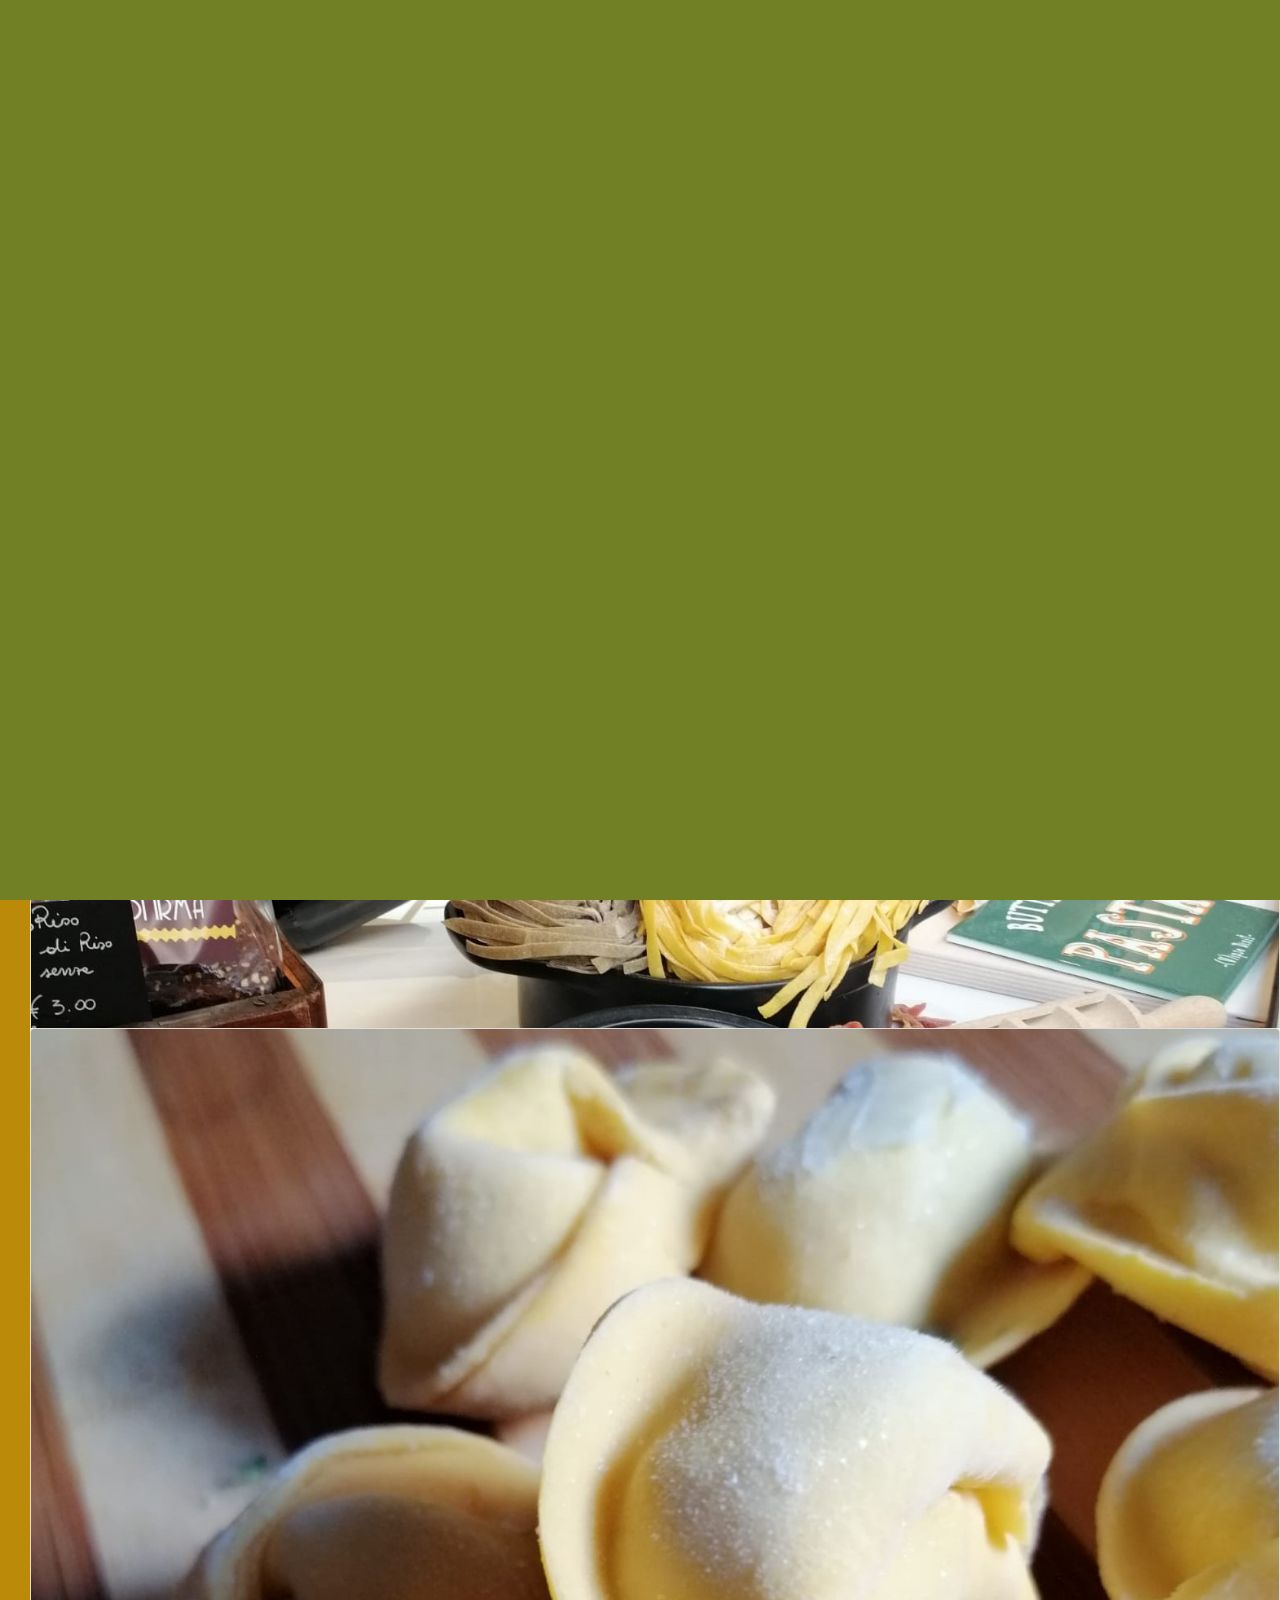
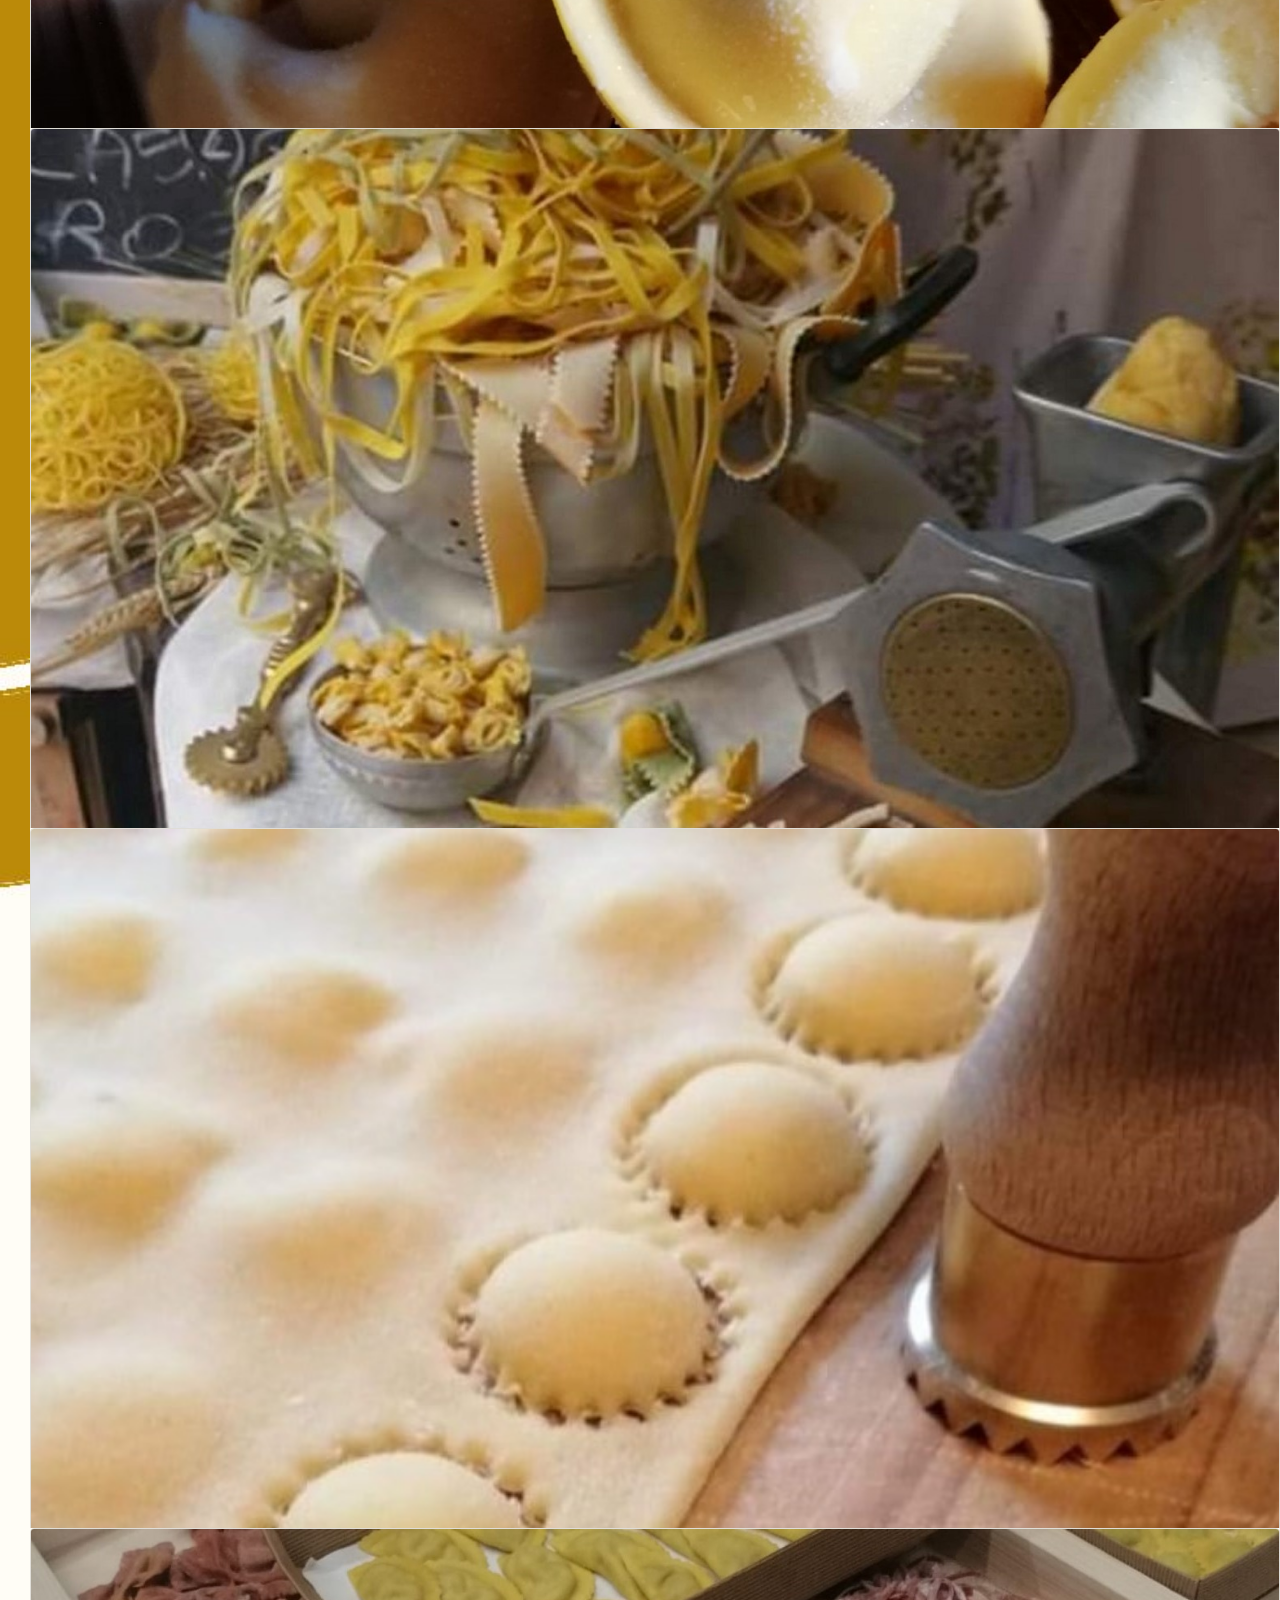
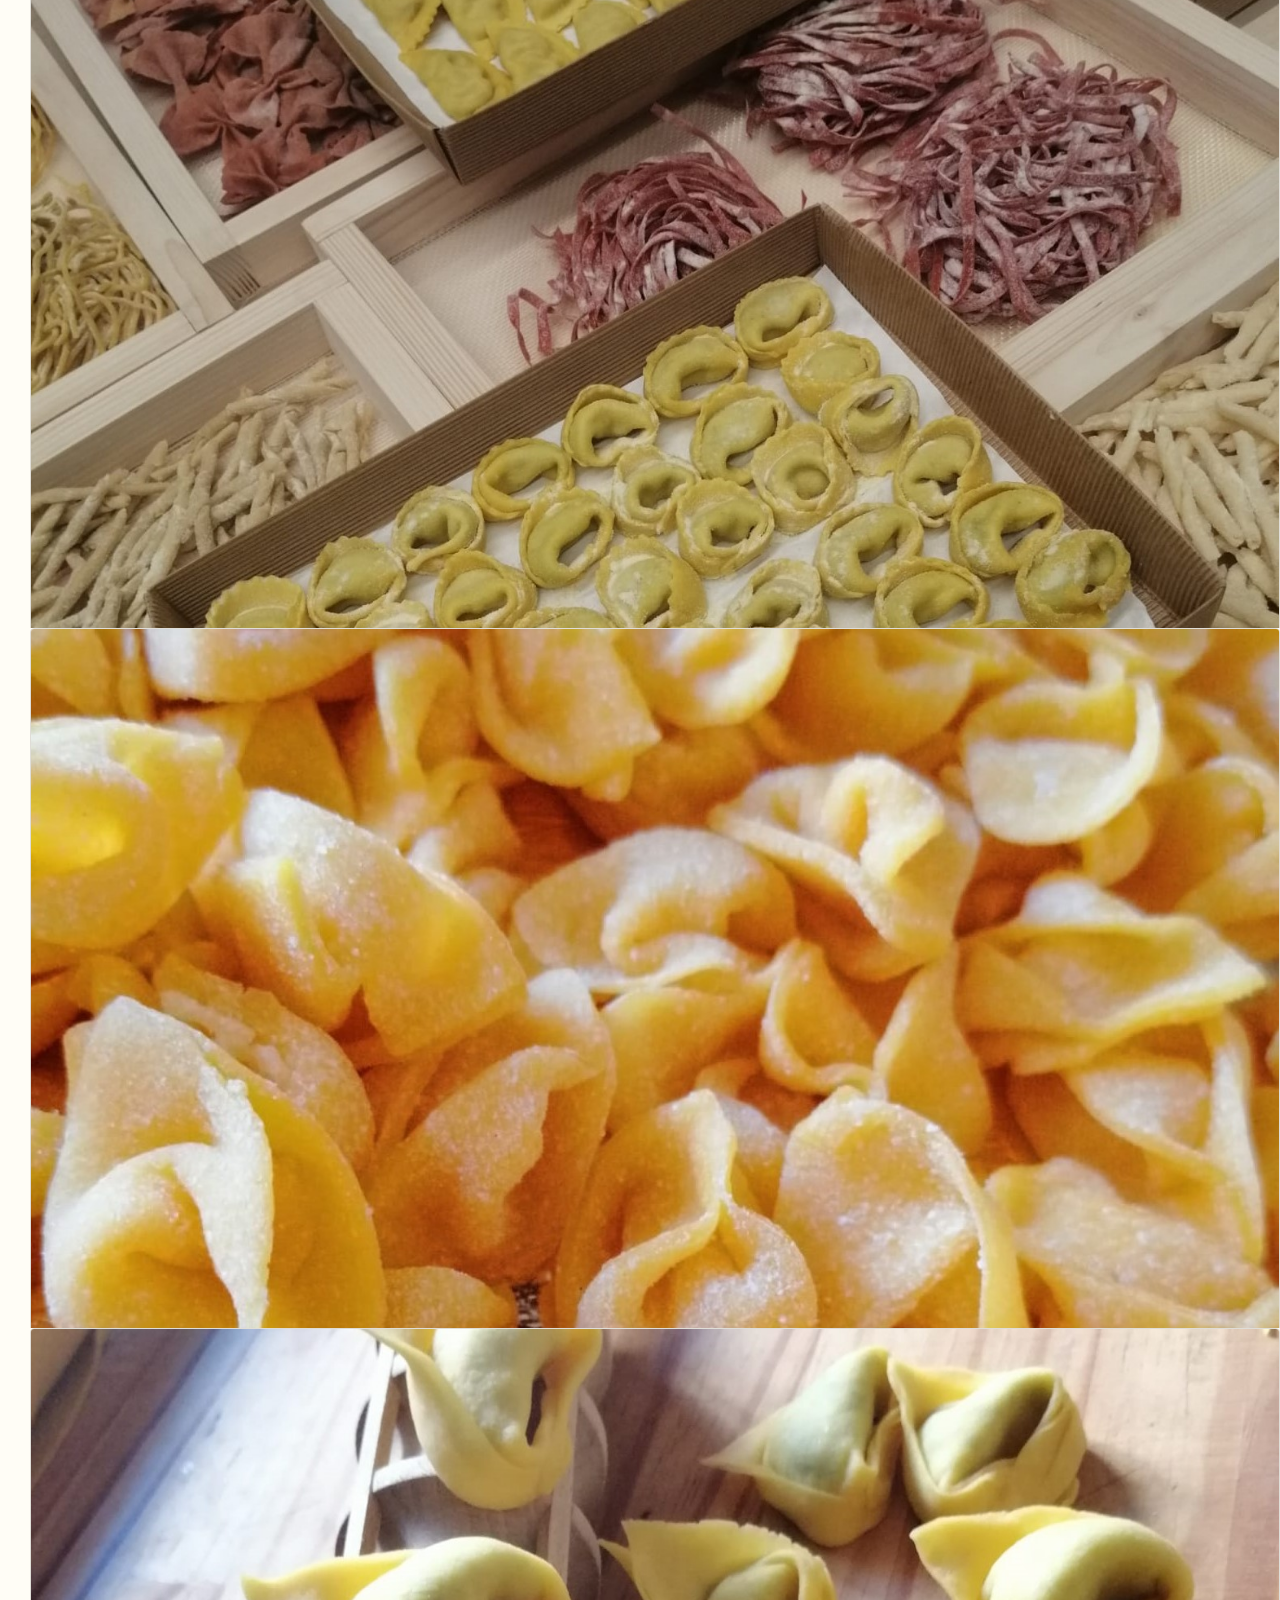
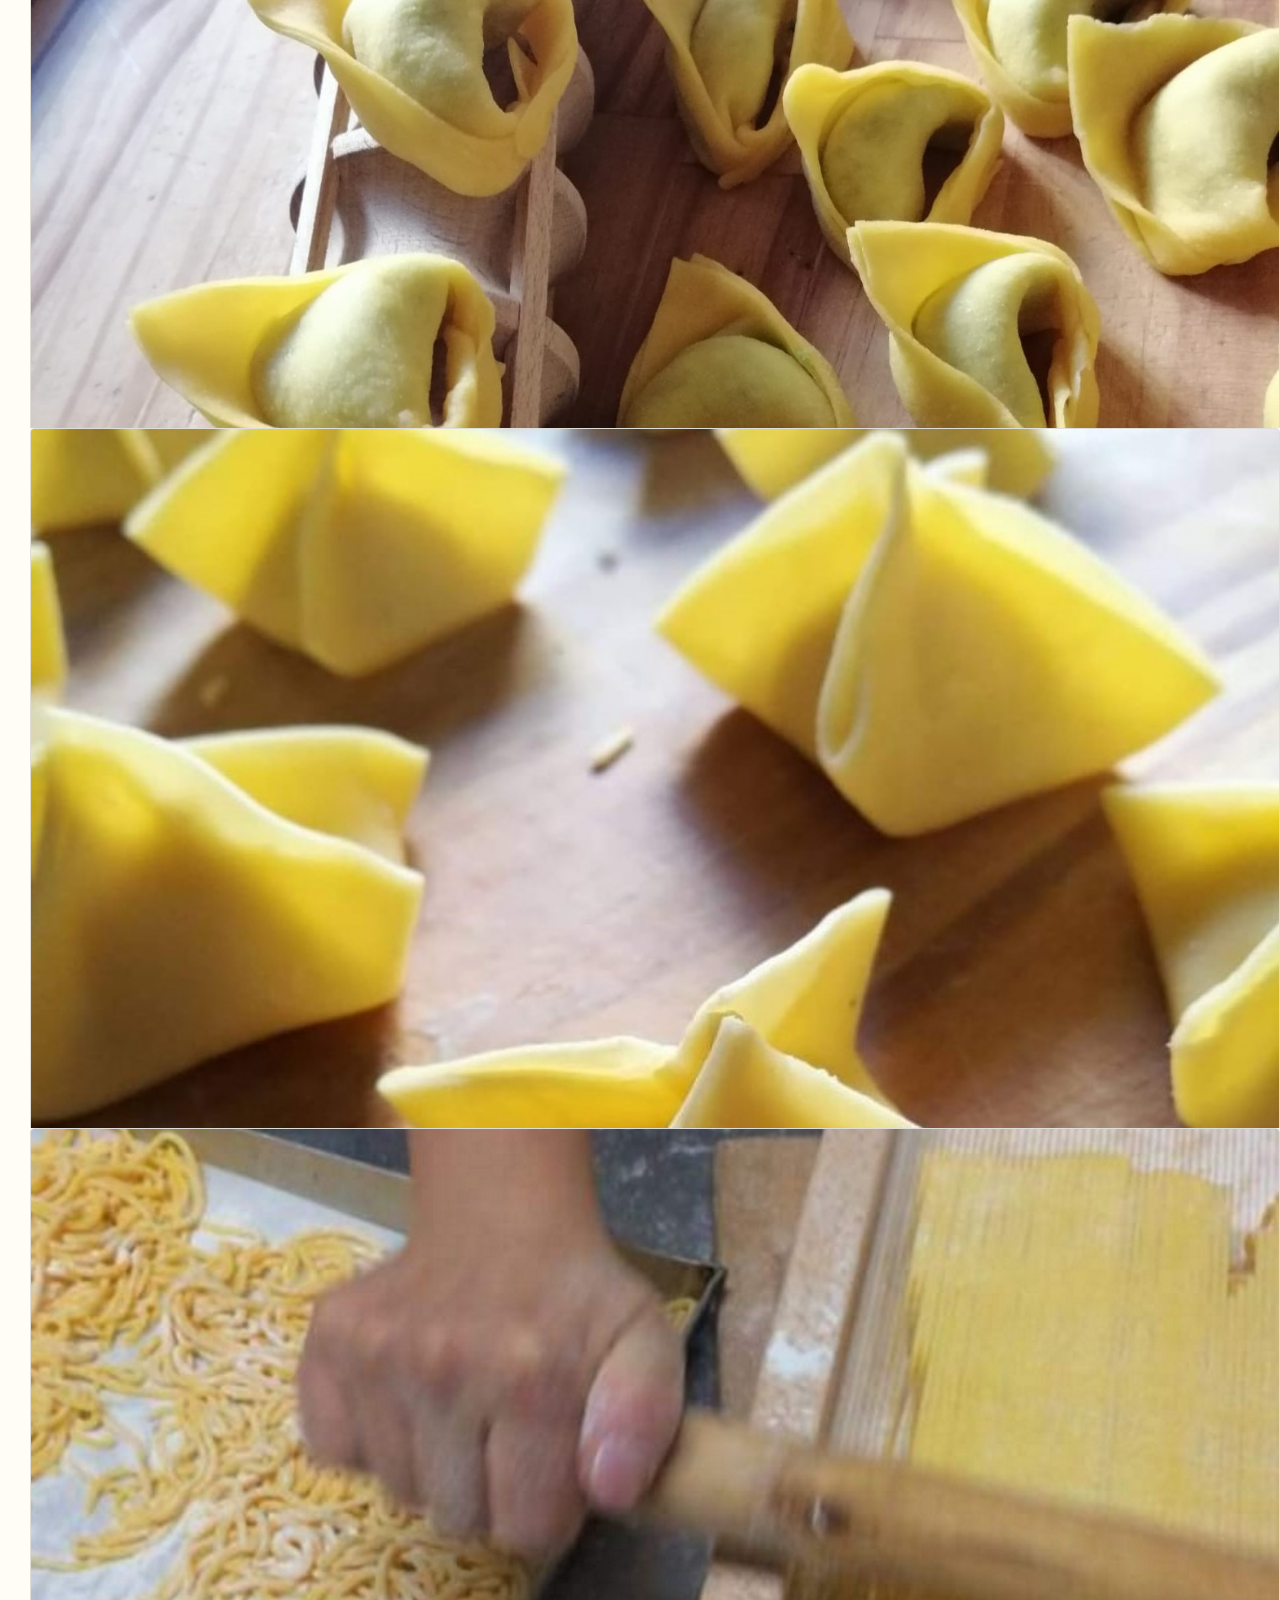
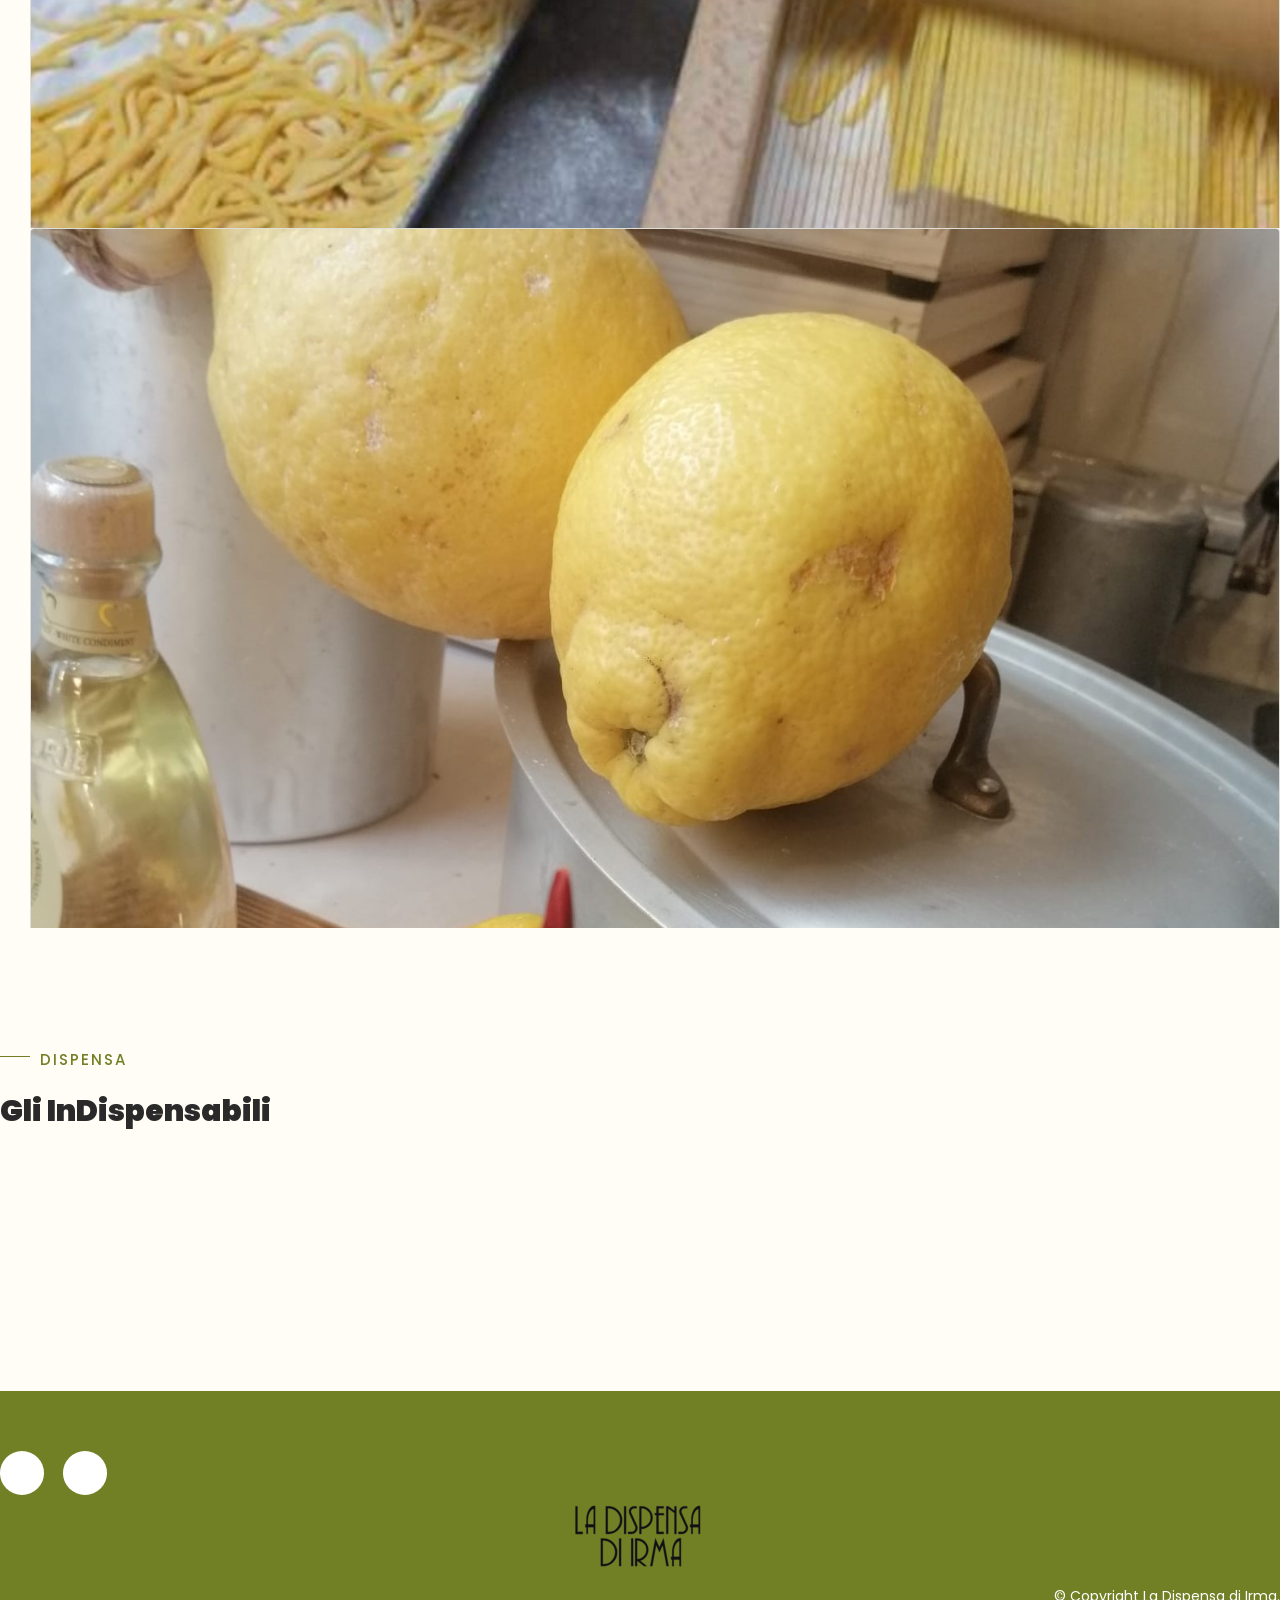
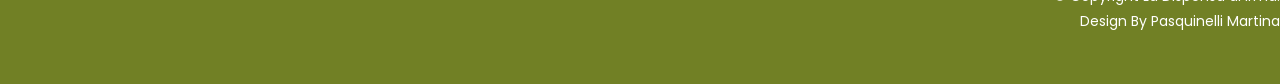
==== index.html @ c6d5728c "Add files via upload" ====
<!DOCTYPE html>
<html lang="en">

  <head>

    <meta charset="utf-8">
    <meta name="viewport" content="width=device-width, initial-scale=1, shrink-to-fit=no">
    <meta name="description" content="">
    <meta name="author" content="">
    <link href="https://fonts.googleapis.com/css?family=Poppins:100,200,300,400,500,600,700,800,900&display=swap" rel="stylesheet">
    <link href="https://fonts.googleapis.com/css2?family=Dancing+Script:wght@400;500;600;700&display=swap" rel="stylesheet">

    <title>Klassy Cafe - Restaurant HTML Template</title>
<!--
    
TemplateMo 558 Klassy Cafe

https://templatemo.com/tm-558-klassy-cafe

-->
    <!-- Additional CSS Files -->
    <link rel="stylesheet" type="text/css" href="assets/css/bootstrap.min.css">

    <link rel="stylesheet" type="text/css" href="assets/css/font-awesome.css">

    <link rel="stylesheet" href="assets/css/templatemo-klassy-cafe.css">

    <link rel="stylesheet" href="assets/css/owl-carousel.css">

    <link rel="stylesheet" href="assets/css/lightbox.css">

    </head>
    
    <body style="background-image: url(assets/images/Sfondo3.jpg) !important;
    background-size: cover !important;">
    
    <!-- ***** Preloader Start ***** -->
    <div id="preloader">
        <div class="jumper">
            <div></div>
            <div></div>
            <div></div>
        </div>
    </div>  
    <!-- ***** Preloader End ***** -->
    
    
    <!-- ***** Header Area Start ***** -->
    <header class="header-area header-sticky" style="padding-right: 0%; padding-left: 0%;">
        <!-- <img src="assets/images/bannerIrmatop.png" style="width: 100%;" align="klassy cafe html template"> -->
        <div class="container">
            <div class="row">
                
                <div class="col-12">
                    
                    <nav class="main-nav">
                        <!-- ***** Logo Start ***** -->
                        <a href="index.html" class="logo">
                            <img src="assets/images/logo.png" class="imgtrue" align="klassy cafe html template">
                        </a>
                        <!-- ***** Logo End ***** -->
                        <!-- ***** Menu Start ***** -->
                        <ul class="nav">
                            <li class="scroll-to-section"><a href="index.html" class="active">Home</a></li>
                            <!-- <li class="scroll-to-section"><a href="#about">About</a></li> -->
                           	
                        <!-- 
                            <li class="submenu">
                                <a href="javascript:;">Drop Down</a>
                                <ul>
                                    <li><a href="#">Drop Down Page 1</a></li>
                                    <li><a href="#">Drop Down Page 2</a></li>
                                    <li><a href="#">Drop Down Page 3</a></li>
                                </ul>
                            </li>
                       
                            <li class="scroll-to-section"><a href="menu.html">Menu</a></li>
                            <!-- <li class="scroll-to-section"><a href="#chefs">Chefs</a></li> 
                            <li class="submenu">
                                <a href="javascript:;">Features</a>
                                <ul>
                                    <li><a href="#">Features Page 1</a></li>
                                    <li><a href="#">Features Page 2</a></li>
                                    <li><a href="#">Features Page 3</a></li>
                                    <li><a href="#">Features Page 4</a></li>
                                </ul>
                            </li> -->
                            <!-- <li class=""><a rel="sponsored" href="https://templatemo.com" target="_blank">External URL</a></li> -->
                            <li class="scroll-to-section"><a href="contatti.html">Info e Orari</a></li> 
                        </ul>        
                        <a class='menu-trigger'>
                            <span>Menu</span>
                        </a>
                        <!-- ***** Menu End ***** -->
                    </nav>
                    
                </div>
                
            </div>
        </div>
       <!-- <img src="assets/images/bannerIrmabottom.png" style="width: 100%;" align="klassy cafe html template"> -->
    </header>
    <!-- ***** Header Area End ***** -->
    
    <!-- <div id="top" style="height: fit-content;">
        <h4 style="text-align: center;">La vita è una combinazione di pasta e magia -F. Fellini</h4>
   ***** Main Banner Area Start *****
        <div>
                <div>
                    <div class="main-banner header-text">
                        <div class="Modern-Slider" >
                          <!-- Item 
                          <div class="item" >
                            <div class="img-fill" >
                                <img src="assets/images/slide-04.jpg" alt="">
                            </div>
                          </div>
                          <!-- // Item 
                          <!-- Item
                          <div class="item">
                            <div class="img-fill" >
                                <img src="assets/images/slide-05.jpg" alt="">
                            </div>
                          </div>
                          <!-- // Item -->
                          <!-- Item -
                          <div class="item">
                            <div class="img-fill" >
                                <img src="assets/images/slide-06.jpg" alt="">
                            </div>
                          </div>
                          <!-- // Item --
                        </div>
                    </div>
                </div>
            </div>
        </div>
    </div> -->
    <!-- ***** Main Banner Area End ***** -->
    <!-- <img src="assets/images/top-left-bg.jpg" class="immaginina">
    <div class="left-content">
        
        <div class="inner-content">
            <h4>La vita è una combinazione di pasta e magia -F.Fellini</h4>
        </div>
    </div> -->
    <!-- ***** About Area Starts ***** -->
    <section class="section" id="about">
        <div class="container">
            <div class="row">
                <div class="col-lg-6 col-md-6 col-xs-12">
                    <div class="left-text-content">
                        <div class="section-heading">
                            <h6>Chi siamo</h6>
                            <h2>La dispensa di Irma </h2>
                        </div>
                        <p>La dispensa di Irma nasce dall`idea di portare la mia esperienza enogastronomica elaborando le ricette della tradizione della cucina Romagnola. Una particolare attenzione è stata riservata delle migliori materie prime dei nostri produttori locali.
                            Ho voluto voluto coniugare le mie ricette alle mie origini, ricercando una ristretta selezione delle eccelleze tipiche dell'alto  appennino Modenese.</p>
                        <div class="row">
                            <!-- <div class="col-4">
                                <img src="assets/images/about-thumb-01.jpg" alt="">
                            </div>
                            <div class="col-4">
                                <img src="assets/images/about-thumb-02.jpg" alt="">
                            </div>
                            <div class="col-4">
                                <img src="assets/images/about-thumb-03.jpg" alt="">
                            </div> -->
                        </div>
                    </div>
                </div>
                <div class="col-lg-6 col-md-6 col-xs-12">
                    <div class="right-content">
                        <div class="thumb">
                            <div rel="nofollow">
                                <div class="main-banner header-text">
                                    <div class="Modern-Slider" >
                                      <!-- Item -->
                                      <div class="item" >
                                        <div class="img-fill" >
                                            <img src="assets/images/1.jpeg" alt="">
                                        </div>
                                      </div>
                                      <!-- // Item -->
                                      <!-- Item -->
                                      <div class="item">
                                        <div class="img-fill" >
                                            <img src="assets/images/2.jpeg" alt="">
                                        </div>
                                      </div>
                                      <!-- // Item -->
                                      <!-- Item -->
                                      <div class="item">
                                        <div class="img-fill" >
                                            <img src="assets/images/3.jpg" alt="">
                                        </div>
                                      </div>
                                      <!-- // Item -->
                                      <!-- Item -->
                                      <div class="item" >
                                        <div class="img-fill" >
                                            <img src="assets/images/4.jpeg" alt="">
                                        </div>
                                      </div>
                                      <!-- // Item -->
                                      <!-- Item -->
                                      <div class="item" >
                                        <div class="img-fill" >
                                            <img src="assets/images/5.jpeg" alt="">
                                        </div>
                                      </div>
                                      <!-- // Item -->
                                      <!-- Item -->
                                      <div class="item" >
                                        <div class="img-fill" >
                                            <img src="assets/images/6.jpeg" alt="">
                                        </div>
                                      </div>
                                      <!-- // Item -->
                                      <!-- Item -->
                                      <div class="item" >
                                        <div class="img-fill" >
                                            <img src="assets/images/7.jpeg" alt="">
                                        </div>
                                      </div>
                                      <!-- // Item -->
                                      <!-- Item -->
                                      <div class="item" >
                                        <div class="img-fill" >
                                            <img src="assets/images/8.jpeg" alt="">
                                        </div>
                                      </div>
                                      <!-- // Item -->
                                      <!-- Item -->
                                      <div class="item" >
                                        <div class="img-fill" >
                                            <img src="assets/images/9.png" alt="">
                                        </div>
                                      </div>
                                      <!-- // Item -->
                                      <!-- Item -->
                                      <div class="item" >
                                        <div class="img-fill" >
                                            <img src="assets/images/10.jpeg" alt="">
                                        </div>
                                      </div>
                                      <!-- // Item -->
                                      
                                    </div>
                                </div>
                            </div>
                        </div>
                        </div>
                    </div>
                </div>
            </div>
        </div>
    </section>
    <!-- ***** About Area Ends ***** -->
 <!-- ***** Menu Area Starts ***** -->
 <section class="section" id="menu">
    <div class="container">
        <div class="row">
            <div class="col-lg-4">
                <div class="section-heading">
                    <h6>Dispensa</h6>
                    <h2>Gli InDispensabili</h2>
                </div>
            </div>
        </div>
    </div>
    <div class="menu-item-carousel">
        <div class="col-lg-12">
            <div class="owl-menu-item owl-carousel">
                <div class="item">
                    <div class='card card1'>
                        <div class='info'>
                          <h1 class='title'>Farina di tipo 1</h1>
                          <p class='description'>Macinata  a pietra per le nostre paste semplici, ricca di:
                                <br>• Fibre che aiutano il nostro sistema immunitario;
                                <br>• Vitamine e sali minerali.
                          </p>
                        </div>
                        
                    </div>
                </div>
                <div class="item">
                    <div class='card card2'>
                        <div class='info'>
                          <h1 class='title'>Farina tradizionale</h1>
                          <p class='description'>Farina di grani italiani selezionata per le paste ripiene</p>
                        </div>
                    </div>
                </div>
                <div class="item">
                    <div class='card card3'>
                        <div class='info'>
                          <h1 class='title'>Uova</h1>
                          <p class='description'>Uova di galline del nostro territorio a km. 0</p>
                        </div>
                    </div>
                </div>
                <div class="item">
                    <div class='card card4'>
                        <div class='info'>
                          <h1 class='title'>Formaggi</h1>
                          <p class='description'>Selezionati per i nostri ripieni, provengono dai migliori caseifici locali</p>
                        </div>
                    </div>
                </div>
                <div class="item">
                    <div class='card card5'>
                        <div class='info'>
                          <h1 class='title'>Parmigiano Reggiano</h1>
                          <p class='description'>Il Parmigiano Reggiano che utilizziamo per tutte le preparazioni con diverse stagionature, arriva da un paesino dell'alto Appennino modenese.</p>
                        </div>
                    </div>
                </div>
                </div>
            </div>
        </div>
    </div>
    </section>
    <!-- ***** Chefs Area Ends ***** -->


    
    
    <!-- ***** Footer Start ***** -->
    <footer>
        <div class="container">
            <div class="row">
                <div class="col-lg-4 col-xs-12">
                    <div class="right-text-content">
                            <ul class="social-icons">
                                <li><a href="https://www.facebook.com/ladispensadiirma"><i class="fa fa-facebook"></i></a></li>
                                <li><a href="https://www.instagram.com/ladispensadiirma"><i class="fa fa-instagram"></i></a></li>
                            </ul>
                    </div>
                </div>
                <div class="col-lg-4">
                    <div class="logo">
                        <a href="index.html"><img src="assets/images/logo.png" alt=""></a>
                    </div>
                </div>
                <div class="col-lg-4 col-xs-12">
                    <div class="left-text-content">
                        <p>© Copyright La Dispensa di Irma.
                        
                        <br>Design By Pasquinelli Martina</p>
                    </div>
                </div>
            </div>
        </div>
    </footer>

    <!-- jQuery -->
    <script src="assets/js/jquery-2.1.0.min.js"></script>

    <!-- Bootstrap -->
    <script src="assets/js/popper.js"></script>
    <script src="assets/js/bootstrap.min.js"></script>

    <!-- Plugins -->
    <script src="assets/js/owl-carousel.js"></script>
    <script src="assets/js/accordions.js"></script>
    <script src="assets/js/datepicker.js"></script>
    <script src="assets/js/scrollreveal.min.js"></script>
    <script src="assets/js/waypoints.min.js"></script>
    <script src="assets/js/jquery.counterup.min.js"></script>
    <script src="assets/js/imgfix.min.js"></script> 
    <script src="assets/js/slick.js"></script> 
    <script src="assets/js/lightbox.js"></script> 
    <script src="assets/js/isotope.js"></script> 
    
    <!-- Global Init -->
    <script src="assets/js/custom.js"></script>
    <script>

        $(function() {
            var selectedClass = "";
            $("p").click(function(){
            selectedClass = $(this).attr("data-rel");
            $("#portfolio").fadeTo(50, 0.1);
                $("#portfolio div").not("."+selectedClass).fadeOut();
            setTimeout(function() {
              $("."+selectedClass).fadeIn();
              $("#portfolio").fadeTo(50, 1);
            }, 500);
                
            });
        });

    </script>
  </body>
</html>
---- assets/css/templatemo-klassy-cafe.css ----
/*

TemplateMo 558 Klassy Cafe

https://templatemo.com/tm-558-klassy-cafe

*/

/* ---------------------------------------------
Table of contents
------------------------------------------------
01. font & reset css
02. reset
03. global styles
04. header
05. banner
06. features
07. testimonials
08. contact
09. footer
10. preloader
11. search
12. portfolio

--------------------------------------------- */
/* 
---------------------------------------------
font & reset css
--------------------------------------------- 
*/
@import url("https://fonts.googleapis.com/css?family=Poppins:100,200,300,400,500,600,700,800,900");
/* 
---------------------------------------------
reset
--------------------------------------------- 
*/
html, body, div, span, applet, object, iframe, h1, h2, h3, h4, h5, h6, p, blockquote, div
pre, a, abbr, acronym, address, big, cite, code, del, dfn, em, font, img, ins, kbd, q,
s, samp, small, strike, strong, sub, sup, tt, var, b, u, i, center, dl, dt, dd, ol, ul, li,
figure, header, nav, section, article, aside, footer, figcaption {
  margin: 0;
  padding: 0;
  border: 0;
  outline: 0;
}

.clearfix:after {
  content: ".";
  display: block;
  clear: both;
  visibility: hidden;
  line-height: 0;
  height: 0;
}

.clearfix {
  display: inline-block;
}

html[xmlns] .clearfix {
  display: block;
}

* html .clearfix {
  height: 1%;
}

ul, li {
  padding: 0;
  margin: 0;
  list-style: none;
}

header, nav, section, article, aside, footer, hgroup {
  display: block;
}

* {
  box-sizing: border-box;
}

html, body {
  font-family: 'Poppins', sans-serif;
  font-weight: 400;
  background-color: #fffdf6;
  font-size: 16px;
  -ms-text-size-adjust: 100%;
  -webkit-font-smoothing: antialiased;
  -moz-osx-font-smoothing: grayscale;
}

a {
  text-decoration: none !important;
}

h1, h2, h3, h4, h5, h6 {
  margin-top: 0px;
  margin-bottom: 0px;
}

ul {
  margin-bottom: 0px;
}

p {
  font-size: 14px;
  line-height: 25px;
  color: #2a2a2a;
}

/* 
---------------------------------------------
global styles
--------------------------------------------- 
*/
html,
body {
  font-family: 'Poppins', sans-serif;
}

::selection {
  background: #718025;
  color: #fff;
}

::-moz-selection {
  background: #718025;
  color: #fff;
}

@media (max-width: 991px) {
  html, body {
    overflow-x: hidden;
  }
  .mobile-top-fix {
    margin-top: 30px;
    margin-bottom: 0px;
  }
  .mobile-bottom-fix {
    margin-bottom: 30px;
  }
  .mobile-bottom-fix-big {
    margin-bottom: 60px;
  }
}

.main-white-button a {
  font-size: 13px;
  color: #718025;
  background-color: #fff;
  padding: 12px 25px;
  display: inline-block;
  border-radius: 3px;
  font-weight: 600;
  transition: all .3s;
}

.main-white-button a:hover {
  opacity: 0.9;
}

.main-text-button a {
  font-size: 13px;
  color: #fff;
  font-weight: 600;
  transition: all .3s;
}

.main-text-button a:hover {
  opacity: 0.9;
}

.section-heading h6 {
  position: relative;
  font-size: 15px;
  color: #718025 !important;
  font-weight: 500;
  letter-spacing: 2px;
  text-transform: uppercase;
  padding-left: 40px;
}

.section-heading h6:before {
  width: 30px;
  height: 1px;
  content: '';
  position: absolute;
  left: 0;
  top: 8px;
  background-color: #718025 !important;
}

.section-heading h2 {
  line-height: 40px;
  margin-top: 20px;
  margin-bottom: 25px; 
  font-size: 30px;
  font-weight: 900;
  color: #2a2a2a !important;
}


/* 
---------------------------------------------
header
--------------------------------------------- 
*/

.background-header {
  background-color: #fff;
  height: 80px!important;
  position: fixed!important;
  top: 0px;
  left: 0px;
  right: 0px;
  box-shadow: 0px 0px 10px rgba(0,0,0,0.15)!important;
}

.background-header .logo,
.background-header .main-nav .nav li a {
  color: #1e1e1e!important;
}

.background-header .main-nav .nav li:hover a {
  color: #718025!important;
}

.background-header .nav li a.active {
  color: #718025!important;
}

.header-area {
  border-bottom: 3px solid #718025;
  border-radius: 0px 0px 20px 20px;
  background-color: #ffc107;
  position: absolute;
  top: 0px;
  left: 0px;
  right: 0px;
  z-index: 100;
  height: 100px;
  -webkit-transition: all .5s ease 0s;
  -moz-transition: all .5s ease 0s;
  -o-transition: all .5s ease 0s;
  transition: all .5s ease 0s;
}

.header-area .main-nav {
  min-height: 80px;
  background: transparent;
}

.header-area .main-nav .logo {
  line-height: 100px;
  color: #fffdf6;
  font-size: 28px;
  font-weight: 700;
  text-transform: uppercase;
  letter-spacing: 2px;
  float: left;
  -webkit-transition: all 0.3s ease 0s;
  -moz-transition: all 0.3s ease 0s;
  -o-transition: all 0.3s ease 0s;
  transition: all 0.3s ease 0s;
}
.imgtrue{
  vertical-align: middle;
}

.background-header .main-nav .logo {
  line-height: 75px;
}

.background-header .nav {
  margin-top: 20px !important;
}

.header-area .main-nav .nav {
  float: right;
  margin-top: 30px;
  margin-right: 0px;
  background-color: transparent;
  -webkit-transition: all 0.3s ease 0s;
  -moz-transition: all 0.3s ease 0s;
  -o-transition: all 0.3s ease 0s;
  transition: all 0.3s ease 0s;
  position: relative;
  z-index: 999;
}

.header-area .main-nav .nav li {
  padding-left: 15px;
  padding-right: 15px;
}

.header-area .main-nav .nav li:last-child {
  padding-right: 0px;
}

.header-area .main-nav .nav li a {
  display: block;
  font-weight: 600;
  font-size: 15px;
  color: #2a2a2a;
  text-transform: capitalize;
  -webkit-transition: all 0.3s ease 0s;
  -moz-transition: all 0.3s ease 0s;
  -o-transition: all 0.3s ease 0s;
  transition: all 0.3s ease 0s;
  height: 40px;
  line-height: 40px;
  border: transparent;
  letter-spacing: 1px;
}

.header-area .main-nav .nav li a {
  color: #2a2a2a;
}

.header-area .main-nav .nav li:hover a,
.header-area .main-nav .nav li a.active {
  color: #718025!important;
}

.background-header .main-nav .nav li:hover a,
.background-header .main-nav .nav li a.active {
  color: #718025!important;
  opacity: 1;
}

.header-area .main-nav .nav li.submenu {
  position: relative;
  padding-right: 30px;
}

.header-area .main-nav .nav li.submenu:after {
  font-family: FontAwesome;
  content: "\f107";
  font-size: 12px;
  color: #2a2a2a;
  position: absolute;
  right: 18px;
  top: 12px;
}

.background-header .main-nav .nav li.submenu:after {
  color: #2a2a2a;
}

.header-area .main-nav .nav li.submenu ul {
  position: absolute;
  width: 200px;
  box-shadow: 0 2px 28px 0 rgba(0, 0, 0, 0.06);
  overflow: hidden;
  top: 50px;
  opacity: 0;
  transform: translateY(+2em);
  visibility: hidden;
  z-index: -1;
  transition: all 0.3s ease-in-out 0s, visibility 0s linear 0.3s, z-index 0s linear 0.01s;
}

.header-area .main-nav .nav li.submenu ul li {
  margin-left: 0px;
  padding-left: 0px;
  padding-right: 0px;
}

.header-area .main-nav .nav li.submenu ul li a {
  opacity: 1;
  display: block;
  background: #f7f7f7;
  color: #2a2a2a!important;
  padding-left: 20px;
  height: 40px;
  line-height: 40px;
  -webkit-transition: all 0.3s ease 0s;
  -moz-transition: all 0.3s ease 0s;
  -o-transition: all 0.3s ease 0s;
  transition: all 0.3s ease 0s;
  position: relative;
  font-size: 13px;
  font-weight: 400;
  border-bottom: 1px solid #eee;
}

.header-area .main-nav .nav li.submenu ul li a:hover {
  background: #fff;
  color: #718025!important;
  padding-left: 25px;
}

.header-area .main-nav .nav li.submenu ul li a:hover:before {
  width: 3px;
}

.header-area .main-nav .nav li.submenu:hover ul {
  visibility: visible;
  opacity: 1;
  z-index: 1;
  transform: translateY(0%);
  transition-delay: 0s, 0s, 0.3s;
}

.header-area .main-nav .menu-trigger {
  cursor: pointer;
  display: block;
  position: absolute;
  top: 33px;
  width: 32px;
  height: 40px;
  text-indent: -9999em;
  z-index: 99;
  right: 40px;
  display: none;
}

.background-header .main-nav .menu-trigger {
  top: 23px;
}

.header-area .main-nav .menu-trigger span,
.header-area .main-nav .menu-trigger span:before,
.header-area .main-nav .menu-trigger span:after {
  -moz-transition: all 0.4s;
  -o-transition: all 0.4s;
  -webkit-transition: all 0.4s;
  transition: all 0.4s;
  background-color: #1e1e1e;
  display: block;
  position: absolute;
  width: 30px;
  height: 2px;
  left: 0;
}

.background-header .main-nav .menu-trigger span,
.background-header .main-nav .menu-trigger span:before,
.background-header .main-nav .menu-trigger span:after {
  background-color: #1e1e1e;
}

.header-area .main-nav .menu-trigger span:before,
.header-area .main-nav .menu-trigger span:after {
  -moz-transition: all 0.4s;
  -o-transition: all 0.4s;
  -webkit-transition: all 0.4s;
  transition: all 0.4s;
  background-color: #1e1e1e;
  display: block;
  position: absolute;
  width: 30px;
  height: 2px;
  left: 0;
  width: 75%;
}

.background-header .main-nav .menu-trigger span:before,
.background-header .main-nav .menu-trigger span:after {
  background-color: #1e1e1e;
}

.header-area .main-nav .menu-trigger span:before,
.header-area .main-nav .menu-trigger span:after {
  content: "";
}

.header-area .main-nav .menu-trigger span {
  top: 16px;
}

.header-area .main-nav .menu-trigger span:before {
  -moz-transform-origin: 33% 100%;
  -ms-transform-origin: 33% 100%;
  -webkit-transform-origin: 33% 100%;
  transform-origin: 33% 100%;
  top: -10px;
  z-index: 10;
}

.header-area .main-nav .menu-trigger span:after {
  -moz-transform-origin: 33% 0;
  -ms-transform-origin: 33% 0;
  -webkit-transform-origin: 33% 0;
  transform-origin: 33% 0;
  top: 10px;
}

.header-area .main-nav .menu-trigger.active span,
.header-area .main-nav .menu-trigger.active span:before,
.header-area .main-nav .menu-trigger.active span:after {
  background-color: transparent;
  width: 100%;
}

.header-area .main-nav .menu-trigger.active span:before {
  -moz-transform: translateY(6px) translateX(1px) rotate(45deg);
  -ms-transform: translateY(6px) translateX(1px) rotate(45deg);
  -webkit-transform: translateY(6px) translateX(1px) rotate(45deg);
  transform: translateY(6px) translateX(1px) rotate(45deg);
  background-color: #1e1e1e;
}

.background-header .main-nav .menu-trigger.active span:before {
  background-color: #1e1e1e;
}

.header-area .main-nav .menu-trigger.active span:after {
  -moz-transform: translateY(-6px) translateX(1px) rotate(-45deg);
  -ms-transform: translateY(-6px) translateX(1px) rotate(-45deg);
  -webkit-transform: translateY(-6px) translateX(1px) rotate(-45deg);
  transform: translateY(-6px) translateX(1px) rotate(-45deg);
  background-color: #1e1e1e;
}

.background-header .main-nav .menu-trigger.active span:after {
  background-color: #1e1e1e;
}

.header-area.header-sticky {
  min-height: 80px;
}

.header-area .nav {
  margin-top: 30px;
}

.header-area.header-sticky .nav li a.active {
  color: #718025;
}

@media (max-width: 1200px) {
  .header-area .main-nav .nav li {
    padding-left: 12px;
    padding-right: 12px;
  }
  .header-area .main-nav:before {
    display: none;
  }

}
@media (max-width: 767px) {
  .header-area .main-nav .logo {
    color: #1e1e1e;
  }
  .header-area.header-sticky .nav li a:hover,
  .header-area.header-sticky .nav li a.active {
    color: #718025!important;
    opacity: 1;
  }
  .header-area.header-sticky .nav li.search-icon a {
    width: 100%;
  }
  .header-area {
    background-color: #ffc107;
    padding: 0px 15px;
    height: 80px;
    box-shadow: none;
    text-align: center;
    border-bottom: 3px solid #718025;
    border-radius: 0px;
  }
  .header-area .container {
    padding: 0px;
  }
  .imgtrue{
    vertical-align: top;
  }
  .header-area .main-nav .logo{
    line-height: 80px;
  }
  .header-area .logo {
    margin-left: 30px;
  }
  .header-area .menu-trigger {
    display: block !important;
  }
  .header-area .main-nav {
    overflow: hidden;
  }
  .header-area .main-nav .nav {
    float: none;
    width: 100%;
    display: none;
    -webkit-transition: all 0s ease 0s;
    -moz-transition: all 0s ease 0s;
    -o-transition: all 0s ease 0s;
    transition: all 0s ease 0s;
    margin-left: 0px;
  }
  .header-area .main-nav .nav li:first-child {
    border-top: 1px solid #eee;
  }
  .header-area.header-sticky .nav {
    margin-top: 80px !important;
  }
  .header-area .main-nav .nav li {
    width: 100%;
    background: #fffdf6;
    border-bottom: 1px solid #eee;
    padding-left: 0px !important;
    padding-right: 0px !important;
  }
  .header-area .main-nav .nav li a {
    height: 50px !important;
    line-height: 50px !important;
    padding: 0px !important;
    border: none !important;
    background: #fffdf6 !important;
    color: #191a20 !important;
  }
  .header-area .main-nav .nav li a:hover {
    background: #eee !important;
    color: #718025!important;
  }
  .header-area .main-nav .nav li.submenu ul {
    position: relative;
    visibility: inherit;
    opacity: 1;
    z-index: 1;
    transform: translateY(0%);
    transition-delay: 0s, 0s, 0.3s;
    top: 0px;
    width: 100%;
    box-shadow: none;
    height: 0px;
  }
  .header-area .main-nav .nav li.submenu ul li a {
    font-size: 12px;
    font-weight: 400;
  }
  .header-area .main-nav .nav li.submenu ul li a:hover:before {
    width: 0px;
  }
  .header-area .main-nav .nav li.submenu ul.active {
    height: auto !important;
  }
  .header-area .main-nav .nav li.submenu:after {
    color: #3B566E;
    right: 25px;
    font-size: 14px;
    top: 15px;
  }
  .header-area .main-nav .nav li.submenu:hover ul, .header-area .main-nav .nav li.submenu:focus ul {
    height: 0px;
  }
}

@media (min-width: 767px) {
  .header-area .main-nav .nav {
    display: flex !important;
  }
}


/* 
---------------------------------------------
banner
--------------------------------------------- 
*/

#top {
  padding-top: 100px;
}

#top .col-lg-4,
#top .col-lg-8 {
  padding: 0px;
}

#top .left-content {
  background-position: center center;
  background-repeat: no-repeat;
  background-size: cover;
  position: relative;
  width: 100%;
  height: 100%;
}

#top .left-content .inner-content {
  position: absolute;
  top: 50%;
  transform: translate(-50%, -50%);
  left: 50%;
}

#top h4 {
  font-family: 'Dancing Script', cursive;
  color: #2a2a2a;
  font-size: 40px;
  font-weight: 700;
}

#top .left-content h6 {
  font-size: 15px;
  text-transform: uppercase;
  font-weight: 600;
  color: #2a2a2a;
  letter-spacing: 3px;
  margin-top: 5px;
}

#top .left-content .main-white-button  {
  margin-top: 25px;
  margin-bottom: 10px;
}

#top .left-content .main-white-button a {
  display: inline-block;
}

/* ==== Main CSS === */
.img-fill{
  width: 100%;
  display: block;
  overflow: hidden;
  position: relative;
  text-align: center
}

.img-fill img {
  min-height: 100%;
  min-width: 100%;
  position: relative;
  display: inline-block;
  max-width: none;
}

*,
*:before,
*:after {
  -webkit-box-sizing: border-box;
  box-sizing: border-box;
  -webkit-font-smoothing: antialiased;
  -moz-osx-font-smoothing: grayscale;
}

.Grid1k {
  padding: 0 15px;
  max-width: 1200px;
  margin: auto;
}

.blocks-box,
.slick-slider {
  margin: 0;
  padding: 0!important;
}

.slick-slide {
  float: left /* If RTL Make This Right */ ;
  padding: 0;
}

/* ==== Slider Style === */
.Modern-Slider .item .img-fill{
  height:100%;
  max-height: 700px;
  background:#fffdf6;
}

.Modern-Slider .item .info > div{
  display:inline-block!important;
  vertical-align:middle;
}

.Modern-Slider .NextArrow {
  position:absolute;
  top:50%;
  transform: translateY(-25px);
  right:30px;
  width: 50px;
  height: 50px;
  background-color: #718025;
  border:0 none;
  line-height: 44px;
  border-radius: 50%;
  text-align:center;
  font-size: 36px;
  font-family: 'FontAwesome';
  color:#FFF;
  z-index:5;
  outline: none;
  opacity: 0.3;
  transition: all .3s;
}

.Modern-Slider .NextArrow:hover {
  opacity: 1;
}

.Modern-Slider .NextArrow:before{
  content:'\f105';
}

.Modern-Slider .PrevArrow {
  position:absolute;
  top:50%;
  transform: translateY(-25px);
  left:30px;
  width: 50px;
  height: 50px;
  background-color: #718025;
  border:0 none;
  line-height: 44px;
  border-radius: 50%;
  text-align:center;
  font-size: 36px;
  font-family: 'FontAwesome';
  color:#FFF;
  z-index:5;
  outline: none;
  opacity: 0.3;
  transition: all .3s;
}

.Modern-Slider .PrevArrow:hover {
  opacity: 1;
}

.Modern-Slider .PrevArrow:before{
  content:'\f104';
}

ul.slick-dots {
  display: none!important;
}

.Modern-Slider .item.slick-active{
  animation:Slick-FastSwipeIn 1s both;
}

.Modern-Slider .buttons {
  position: relative;
}

.Modern-Slider {background:#000;}


/* ==== Slick Slider Css Ruls === */
.slick-slider{position:relative;display:block;-webkit-user-select:none;-moz-user-select:none;-ms-user-select:none;user-select:none;-webkit-touch-callout:none;-khtml-user-select:none;-ms-touch-action:pan-y;touch-action:pan-y;-webkit-tap-highlight-color:transparent}
.slick-list{position:relative;display:block;overflow:hidden;margin:0;padding:0}
.slick-list:focus{outline:none}.slick-list.dragging{cursor:hand}
.slick-slider .slick-track,.slick-slider .slick-list{-webkit-transform:translate3d(0,0,0);-ms-transform:translate3d(0,0,0);transform:translate3d(0,0,0)}
.slick-track{position:relative;top:0;left:0;display:block}
.slick-track:before,.slick-track:after{display:table;content:''}.slick-track:after{clear:both}
.slick-loading .slick-track{visibility:hidden}
.slick-slide{display:none;float:left /* If RTL Make This Right */ ;height:100%;min-height:1px}
.slick-slide.dragging img{pointer-events:none}
.slick-initialized .slick-slide{display:block}
.slick-loading .slick-slide{visibility:hidden}
.slick-vertical .slick-slide{display:block;height:auto;border:1px solid transparent}


/*
---------------------------------------------
about
---------------------------------------------
*/

#about {
  margin-top: 20px;
  padding: 100px 0px 0px 0px;
  position: relative;
  z-index: 9;
}

#about .section-heading h2 {
  padding-right: 120px;
}

#about img {
  border: 1px solid rgba(0,0,0,.125);
  border-radius: .25rem;
  width: 100%;
  overflow: hidden;
}

#about .left-text-content p {
  margin-bottom: 25px;
}

#about .right-content {
  margin-left: 30px;
}

#about .right-content .thumb {
  position: relative;
}

#about .right-content .thumb a {
  position: absolute;
  left: 50%;
  top: 50%;
  width: 70px;
  height: 70px;
  display: inline-block;
  line-height: 70px;
  text-align: center;
  background-color: #718025;
  color: #fff;
  border-radius: 50%;
  transform: translate(-35px, -35px);
  transition: all .3s;
}

#about .right-content .thumb a:hover {
  opacity: .9;
}


/*
---------------------------------------------
menu
---------------------------------------------
*/

#menu {
  padding: 120px 0px;
}

#menu .section-heading {
  margin-bottom: 80px;
}

.card {
  margin: 0 auto;
  max-width: 100%;
  min-height: 400px;
  min-width: 280px;
  overflow: hidden;
  background-size: cover;
  background-repeat: no-repeat;
  overflow: hidden;
}

.card1 {
  background-image: url(../images/farinatipo1.jpeg);
}
.card2 {
  background-image: url(../images/menu-item-02.jpg);
}
.card3 {
  background-image: url(../images/uova.jpeg);
}
.card4 {
  background-image: url(../images/menu-item-04.jpg);
}
.card5 {
  background-image: url(../images/menu-item-05.jpg);
}

.info {
  position: relative;
  width: 100%;
  background-color: #718025;
  border: 1px solid #718025;
  transform: translateY(100%)
  translateY(70px)
  translateZ(0);
  transition: transform 0.5s ease-out;
  height: 250px;
}

.card:hover .info,
.card:hover .info:before {
  transform: translateY(200px) translateZ(0);
}

.title {
  margin: 0;
  padding: 30px 5px 20px 15px;
  font-size: 20px;
  font-weight: 700;
  color: #fff;
}

.description {
  padding: 0px 30px;
  color: #fff;
}

#menu .price h6 {
  position: absolute;
  width: 70px;
  height: 70px;
  background-color: #718025;
  font-size: 20px;
  font-weight: 700;
  color: #fff;
  border-radius: 3px;
  text-align: center;
  line-height: 70px;
}

#menu .card .main-text-button {
  margin-left: 30px;
  margin-top: 20px;
  padding-bottom: 30px;
}

#menu .owl-menu-item {
  position: relative;
}

#menu .owl-nav {
  text-align: center;
  position: absolute;
  width: 100%;
  bottom: -80px;
  transform: translateY(5px);
}

#menu .owl-dots {
  display: none;
}
    
#menu .owl-nav .owl-prev{
  margin-right: 10px;
  outline: none;
}

#menu .owl-nav .owl-prev span,
#menu .owl-nav .owl-next span {
  opacity: 0;
}

#menu .owl-nav .owl-prev:before {
  display: inline-block;
  font-family: 'FontAwesome';
  color: #718025;
  font-size: 25px;
  font-weight: 700;
  content: '\f104';
}

#menu .owl-nav .owl-prev {
  opacity: 0.75;
  transition: all .5s;
}

#menu .owl-nav .owl-prev:hover {
  opacity: 1;
}

#menu .owl-nav .owl-next {
  opacity: 0.75;
  transition: all .5s;
}

#menu .owl-nav .owl-next:hover {
  opacity: 1;
}

#menu .owl-nav .owl-next{
  margin-left: 10px;
  outline: none;
}

#menu .owl-nav .owl-next:before {
  display: inline-block;
  font-family: 'FontAwesome';
  color: #718025;
  font-size: 25px;
  font-weight: 700;
  content: '\f105';
}


/*
---------------------------------------------
chefs
---------------------------------------------
*/

#chefs {
  padding-top: 120px;
}

#chefs .section-heading {
  margin-bottom: 70px;
}

#chefs .section-heading h6 {
  padding-left: 0px;
}

#chefs .section-heading h6:before {
  display: none;
}

#chefs .chef-item {
  text-align: center;
  border: 1px solid #afafaf;
  padding: 5px;
  transition: all .5s;
  border-radius: 3px;
}

#chefs .chef-item:hover {
  border-color: #718025;
}

#chefs .chef-item:hover .down-content h4 {
  color: #718025;
}

#chefs .chef-item .thumb {
  position: relative;
}

#chefs .chef-item .thumb img {
  width: 100%;
  overflow: hidden;
  position: relative;
}

#chefs .chef-item .thumb .overlay {
  position: absolute;
  background-color: #2a2a2a;
  border-radius: 3px;
  top: 0;
  bottom: 0;
  left: 0;
  right: 0;
  z-index: 1;
  opacity: 0;
  visibility: hidden;
  transition: all .3s;
}

#chefs .chef-item .thumb ul.social-icons {
  position: absolute;
  z-index: 11;
  top: 50%;
  left: 50%;
  transform: translate(-50%, -50%);
  width: 100%;
  transition: all .5s;
  opacity: 0;
  visibility: hidden;
}

#chefs .chef-item .thumb ul.social-icons li {
  display: inline-block;
  margin: 0px 5px;
}

#chefs .chef-item .thumb ul.social-icons li a {
  width: 40px;
  height: 40px;
  background-color: #fff;
  color: #2a2a2a;
  border-radius: 50%;
  text-align: center;
  line-height: 40px;
  display: inline-block;
  transition: all .5s;
}

#chefs .chef-item .thumb ul.social-icons li a:hover {
  background-color: #718025;
}

#chefs .chef-item:hover .overlay {
  opacity: .9;
  visibility: visible;
}

#chefs .chef-item:hover ul.social-icons {
  opacity: 1;
  visibility: visible;
}

#chefs .chef-item .down-content {
  padding: 20px 0px;
}

#chefs .chef-item .down-content h4 {
  transition: all .3s;
  font-size: 20px;
  font-weight: 700;
  color: #2a2a2a;
}

#chefs .chef-item .down-content span {
  font-size: 14px;
  color: #2a2a2a;
}

.i{
  width: 70px;
  height: 70px;
  display: inline-block;
  text-align: center;
  line-height: 70px;
  color: #fff;
  background-color: #718025;
  border-radius: 50%;
  font-size: 24px;
  margin-top: -35px;
  text-align: center;
  margin-left: auto;
  margin-right: auto;
}

/* 
---------------------------------------------
reservation
--------------------------------------------- 
*/

#reservation .section-heading {
  margin-bottom: 30px;
}

#reservation .section-heading h6 {
  color: #fff;
}

#reservation .section-heading h2 {
  color: #fff;
  font-weight: 700;
}

#reservation .section-heading h6:before {
  background-color: #fff;
}

#reservation p {
  color: #2a2a2a;
  margin-bottom: 65px;
}

#reservation {
  margin-top: 120px;
  padding: 120px 0px;
  background-image: url(../images/reservation-bg.jpg);
  background-position: center center;
  background-repeat: no-repeat;
  background-size: cover;
}

#reservation .phone,
#reservation .message {
  background-color: #fff;
  border-radius: 5px;
  text-align: center;
  padding: 0px 0px 20px 0px;
}

#reservation .phone i,
#reservation .message i {
  width: 70px;
  height: 70px;
  display: inline-block;
  text-align: center;
  line-height: 70px;
  color: #fff;
  background-color: #718025;
  border-radius: 50%;
  font-size: 24px;
  margin-top: -35px;
  text-align: center;
  margin-left: auto;
  margin-right: auto;
}

#reservation .phone h4,
#reservation .message h4 {
  font-size: 20px;
  font-weight: 700;
  margin-top: 15px;
  margin-bottom: 10px;
}

#reservation .phone span a,
#reservation .message span a {
  font-size: 14px;
  color: #2a2a2a;
  transition: all .3s;
}

#reservation .phone span a:hover,
#reservation .message span a:hover {
  color: #718025;
}

#contact {
  margin-left: 30px;
  padding: 45px 30px;
  background-color: #fff;
  border-radius: 5px;
}

#contact h4 {
  text-align: center;
  font-weight: 700;
  font-size: 30px;
  color: #2a2a2a;
  margin-bottom: 30px;
}

.datepicker-days {
  padding: 30px;
  cursor: pointer;
}

.contact-form input,
.contact-form textarea,
.contact-form select {
  color: #2a2a2a;
  font-size: 14px;
  border: 1px solid #ddd;
  background-color: #fff;
  width: 100%;
  height: 46px;
  border-radius: 5px;
  outline: none;
  padding-top: 3px;
  padding-left: 20px;
  padding-right: 20px;
  -webkit-appearance: none;
  -moz-appearance: none;
  appearance: none;
  margin-bottom: 15px;
}

.contact-form input:focus,
.contact-form textarea:focus,
.contact-form select:focus {
  border-color: #718025;
}

.contact-form button {
  margin-top: -10px;
  font-size: 13px;
  color: #fff;
  background-color: #718025;
  padding: 12px 25px;
  width: 100%;
  box-shadow: none;
  border: none;
  display: inline-block;
  border-radius: 3px;
  font-weight: 600;
  transition: all .3s;
}

.contact-form button:hover {
  opacity: .9;
}

.contact-form textarea {
  height: 150px;
  resize: none;
  padding: 20px;
}

.contact-form ::-webkit-input-placeholder { /* Edge */
  color: #2a2a2a;
}

.contact-form :-ms-input-placeholder { /* Internet Explorer 10-11 */
  color: #2a2a2a;
}

.contact-form ::placeholder {
  color: #2a2a2a;
}

/*
---------------------------------------------
offers
---------------------------------------------
*/

#offers {
  padding-top: 120px;
}

#offers .section-heading {
  margin-bottom: 70px;
}

#offers .section-heading h6 {
  padding-left: 0px;
}

#offers .section-heading h6:before {
  display: none;
}

#offers .heading-tabs {
  text-align: center;
}

#offers .heading-tabs .main-dark-button {
  text-align: right;
}

#offers #tabs ul {
  padding: 0;
}
#offers #tabs ul li {
  display: inline-block;
  margin: 0px 15px;
}
#offers #tabs ul li:last-child {
  margin-right: 0px;
}
#offers #tabs ul li:first-child {
  margin-left: 0px;
}
#offers #tabs ul li a {
  text-transform: capitalize;
  width: 100%;
  display: inline-block;
  font-size: 15px;
  color: #2a2a2a;
  font-weight: 600;
  transition: all 0.3s;
  text-align: center;
}

#offers #tabs ul li a img {
  display: block;
  margin: 0 auto 15px auto;
  width: 50px;
}
#offers #tabs ul .ui-tabs-active a {
  color: #718025;
  position: relative;
}
#offers #tabs ul .ui-tabs-active span {
  color: #1e1e1e;
}
#offers .tabs-content {
  margin-top: 60px;
  text-align: left;
  display: inline-block;
  transition: all 0.3s;
}
#offers .tabs-content .tab-item {
  position: relative;
  margin-bottom: 60px;
  height: 130px;
}
@media (max-width:1200px){
  #offers .tabs-content .tab-item {
    position: relative;
    margin-bottom: 60px;
    height: 160px;
  }
}
#offers .tabs-content img {
  float: left;
  width: 100px;
  max-width: 100px;
  margin-right: 20px;
  border-radius: 5px;
}
#offers .tabs-content h4 {
  padding-top: 10px;
  font-size: 20px;
  font-weight: 700;
  color: #2a2a2a;
  margin-bottom: 10px;
  margin-right: 100px;
}

#offers .tabs-content p {
  margin-right: 100px;
}

#offers .tabs-content .left-list {
  margin-right: 15px;
}

#offers .tabs-content .right-list {
  margin-left: 15px;
}

#offers .tabs-content .price h6 {
  position: absolute;
  top: 15px;
  right: 0;
  width: 70px;
  height: 70px;
  background-color: #ffc107;
  display: inline-block;
  text-align: center;
  line-height: 70px;
  border-radius: 3px;
  font-size: 18px;
  font-weight: 700;
  color: #fff;
}


/* 
---------------------------------------------
footer
--------------------------------------------- 
*/

footer {
  margin-top: 60px;
  padding: 50px 0px;
  background-color: #718025;
}

footer .left-text-content p {
  margin-top: 5px;
  color: #fff;
  font-size: 14px;
  text-align: right;
}

footer .right-text-content p {
  color: #fff;
  font-size: 14px;
  margin-right: 15px;
  text-transform: uppercase;
}


footer .right-text-content {
  text-align: left;
  margin-top: 10px;
}

footer .logo {
  text-align: center;
}

footer .right-text-content ul li {
  display: inline-block;
  margin-left: 15px;
}
footer .right-text-content ul li:first-child {
  margin-left: 0px;
}


footer .right-text-content ul li a {
  width: 44px;
  height: 44px;
  display: inline-block;
  text-align: center;
  line-height: 44px;
  font-size: 20px;
  background-color: #fff;
  border-radius: 50%;
  color: #718025;
  -webkit-transition: all 0.5s ease 0s;
  -moz-transition: all 0.5s ease 0s;
  -o-transition: all 0.5s ease 0s;
  transition: all 0.5s ease 0s;
}

footer .right-text-content ul li a:hover {
  color: #2a2a2a;
}
.immaginina{
  position: absolute;
  width: -webkit-fill-available;
}
/* 
---------------------------------------------
responsive
--------------------------------------------- 
*/

@media (max-width: 992px) {
  .immaginina{
    position: absolute;
    width: -webkit-fill-available;
    padding-top: 12%;
  }
  #top {
    padding-top: 100px;
    height: auto;
  }
  .header-area .main-nav .nav li.submenu:after {
    right: 3px;
  }
  .header-area .main-nav .nav li.submenu {
    padding-right: 15px;
  }
  .header-area .main-nav .nav li {
    padding-right: 5px;
    padding-left: 5px;
  }
  .header-area .main-nav .nav li a {
    font-size: 14px;
    letter-spacing: 0px;
  }
  #top .left-content {
    text-align: center;
    padding: 50% 0px;
  }
  #about .right-content {
    margin-left: 0px;
    margin-top: 30px;
  }
  #chefs .chef-item {
    margin-bottom: 30px;
  }
  #reservation .phone {
    margin-bottom: 60px;
  }
  #contact {
    margin-left: 0px;
    margin-top: 30px;
  }
  #offers .tabs-content .left-list {
    margin-right: 0px;
    
  }
  #offers .tabs-content .tab-item {
    position: relative;
    margin-bottom: 60px;
    height: fit-content;
  }
  #offers .tabs-content .right-list {
    margin-left: 0px;
  }
  footer .right-text-content {
    text-align: center;
    margin-bottom: 30px;
  }
  footer .left-text-content p {
    text-align: center;
    margin-top: 30px;
  }
}





#preloader {
  overflow: hidden;
  background-color: #718025;
  left: 0;
  right: 0;
  top: 0;
  bottom: 0;
  position: fixed;
  z-index: 99999;
  color: #fff;
}

#preloader .jumper {
  left: 0;
  top: 0;
  right: 0;
  bottom: 0;
  display: block;
  position: absolute;
  margin: auto;
  width: 50px;
  height: 50px;
}

#preloader .jumper > div {
  background-color: #fff;
  width: 10px;
  height: 10px;
  border-radius: 100%;
  -webkit-animation-fill-mode: both;
  animation-fill-mode: both;
  position: absolute;
  opacity: 0;
  width: 50px;
  height: 50px;
  -webkit-animation: jumper 1s 0s linear infinite;
  animation: jumper 1s 0s linear infinite;
}

#preloader .jumper > div:nth-child(2) {
  -webkit-animation-delay: 0.33333s;
  animation-delay: 0.33333s;
}

#preloader .jumper > div:nth-child(3) {
  -webkit-animation-delay: 0.66666s;
  animation-delay: 0.66666s;
}

@-webkit-keyframes jumper {
  0% {
    opacity: 0;
    -webkit-transform: scale(0);
    transform: scale(0);
  }
  5% {
    opacity: 1;
  }
  100% {
    -webkit-transform: scale(1);
    transform: scale(1);
    opacity: 0;
  }
}

@keyframes jumper {
  0% {
    opacity: 0;
    -webkit-transform: scale(0);
    transform: scale(0);
  }
  5% {
    opacity: 1;
  }
  100% {
    opacity: 0;
  }
}
---- assets/css/owl-carousel.css ----
/**
 * Owl Carousel v2.3.4
 * Copyright 2013-2018 David Deutsch
 * Licensed under: SEE LICENSE IN https://github.com/OwlCarousel2/OwlCarousel2/blob/master/LICENSE
 */
/*
 *  Owl Carousel - Core
 */
.owl-carousel {
  display: none;
  width: 100%;
  -webkit-tap-highlight-color: transparent;
  /* position relative and z-index fix webkit rendering fonts issue */
  position: relative;
  z-index: 1; }
  .owl-carousel .owl-stage {
    position: relative;
    -ms-touch-action: pan-Y;
    touch-action: manipulation;
    -moz-backface-visibility: hidden;
    /* fix firefox animation glitch */ }
  .owl-carousel .owl-stage:after {
    content: ".";
    display: block;
    clear: both;
    visibility: hidden;
    line-height: 0;
    height: 0; }
  .owl-carousel .owl-stage-outer {
    position: relative;
    overflow: hidden;
    /* fix for flashing background */
    -webkit-transform: translate3d(0px, 0px, 0px); }
  .owl-carousel .owl-wrapper,
  .owl-carousel .owl-item {
    -webkit-backface-visibility: hidden;
    -moz-backface-visibility: hidden;
    -ms-backface-visibility: hidden;
    -webkit-transform: translate3d(0, 0, 0);
    -moz-transform: translate3d(0, 0, 0);
    -ms-transform: translate3d(0, 0, 0); }
  .owl-carousel .owl-item {
    position: relative;
    min-height: 1px;
    float: left;
    -webkit-backface-visibility: hidden;
    -webkit-tap-highlight-color: transparent;
    -webkit-touch-callout: none; }
  .owl-carousel .owl-item img {
    display: block;
    width: 100%; }
  .owl-carousel .owl-nav.disabled,
  .owl-carousel .owl-dots.disabled {
    display: none; }
  .owl-carousel .owl-nav .owl-prev,
  .owl-carousel .owl-nav .owl-next,
  .owl-carousel .owl-dot {
    cursor: pointer;
    -webkit-user-select: none;
    -khtml-user-select: none;
    -moz-user-select: none;
    -ms-user-select: none;
    user-select: none; }
  .owl-carousel .owl-nav button.owl-prev,
  .owl-carousel .owl-nav button.owl-next,
  .owl-carousel button.owl-dot {
    background: none;
    color: inherit;
    border: none;
    padding: 0 !important;
    font: inherit; }
  .owl-carousel.owl-loaded {
    display: block; }
  .owl-carousel.owl-loading {
    opacity: 0;
    display: block; }
  .owl-carousel.owl-hidden {
    opacity: 0; }
  .owl-carousel.owl-refresh .owl-item {
    visibility: hidden; }
  .owl-carousel.owl-drag .owl-item {
    -ms-touch-action: pan-y;
        touch-action: pan-y;
    -webkit-user-select: none;
    -moz-user-select: none;
    -ms-user-select: none;
    user-select: none;}
  .owl-carousel.owl-grab {
    cursor: move;
    cursor: grab; }
  .owl-carousel.owl-rtl {
    direction: rtl; }
  .owl-carousel.owl-rtl .owl-item {
    float: right; }

/* No Js */
.no-js .owl-carousel {
  display: block; }

/*
 *  Owl Carousel - Animate Plugin
 */
.owl-carousel .animated {
  animation-duration: 1000ms;
  animation-fill-mode: both; }

.owl-carousel .owl-animated-in {
  z-index: 0; }

.owl-carousel .owl-animated-out {
  z-index: 1; }

.owl-carousel .fadeOut {
  animation-name: fadeOut; }

@keyframes fadeOut {
  0% {
    opacity: 1; }
  100% {
    opacity: 0; } }

/*
 * 	Owl Carousel - Auto Height Plugin
 */
.owl-height {
  transition: height 500ms ease-in-out; }

/*
 * 	Owl Carousel - Lazy Load Plugin
 */
.owl-carousel .owl-item {
  /**
			This is introduced due to a bug in IE11 where lazy loading combined with autoheight plugin causes a wrong
			calculation of the height of the owl-item that breaks page layouts
		 */ }
  .owl-carousel .owl-item .owl-lazy {
    opacity: 0;
    transition: opacity 400ms ease; }
  .owl-carousel .owl-item .owl-lazy[src^=""], .owl-carousel .owl-item .owl-lazy:not([src]) {
    max-height: 0; }
  .owl-carousel .owl-item img.owl-lazy {
    transform-style: preserve-3d; }

/*
 * 	Owl Carousel - Video Plugin
 */
.owl-carousel .owl-video-wrapper {
  position: relative;
  height: 100%;
  background: #000; }

.owl-carousel .owl-video-play-icon {
  position: absolute;
  height: 80px;
  width: 80px;
  left: 50%;
  top: 50%;
  margin-left: -40px;
  margin-top: -40px;
  background: url("owl.video.play.png") no-repeat;
  cursor: pointer;
  z-index: 1;
  -webkit-backface-visibility: hidden;
  transition: transform 100ms ease; }

.owl-carousel .owl-video-play-icon:hover {
  -ms-transform: scale(1.3, 1.3);
      transform: scale(1.3, 1.3); }

.owl-carousel .owl-video-playing .owl-video-tn,
.owl-carousel .owl-video-playing .owl-video-play-icon {
  display: none; }

.owl-carousel .owl-video-tn {
  opacity: 0;
  height: 100%;
  background-position: center center;
  background-repeat: no-repeat;
  background-size: contain;
  transition: opacity 400ms ease; }

.owl-carousel .owl-video-frame {
  position: relative;
  z-index: 1;
  height: 100%;
  width: 100%; }
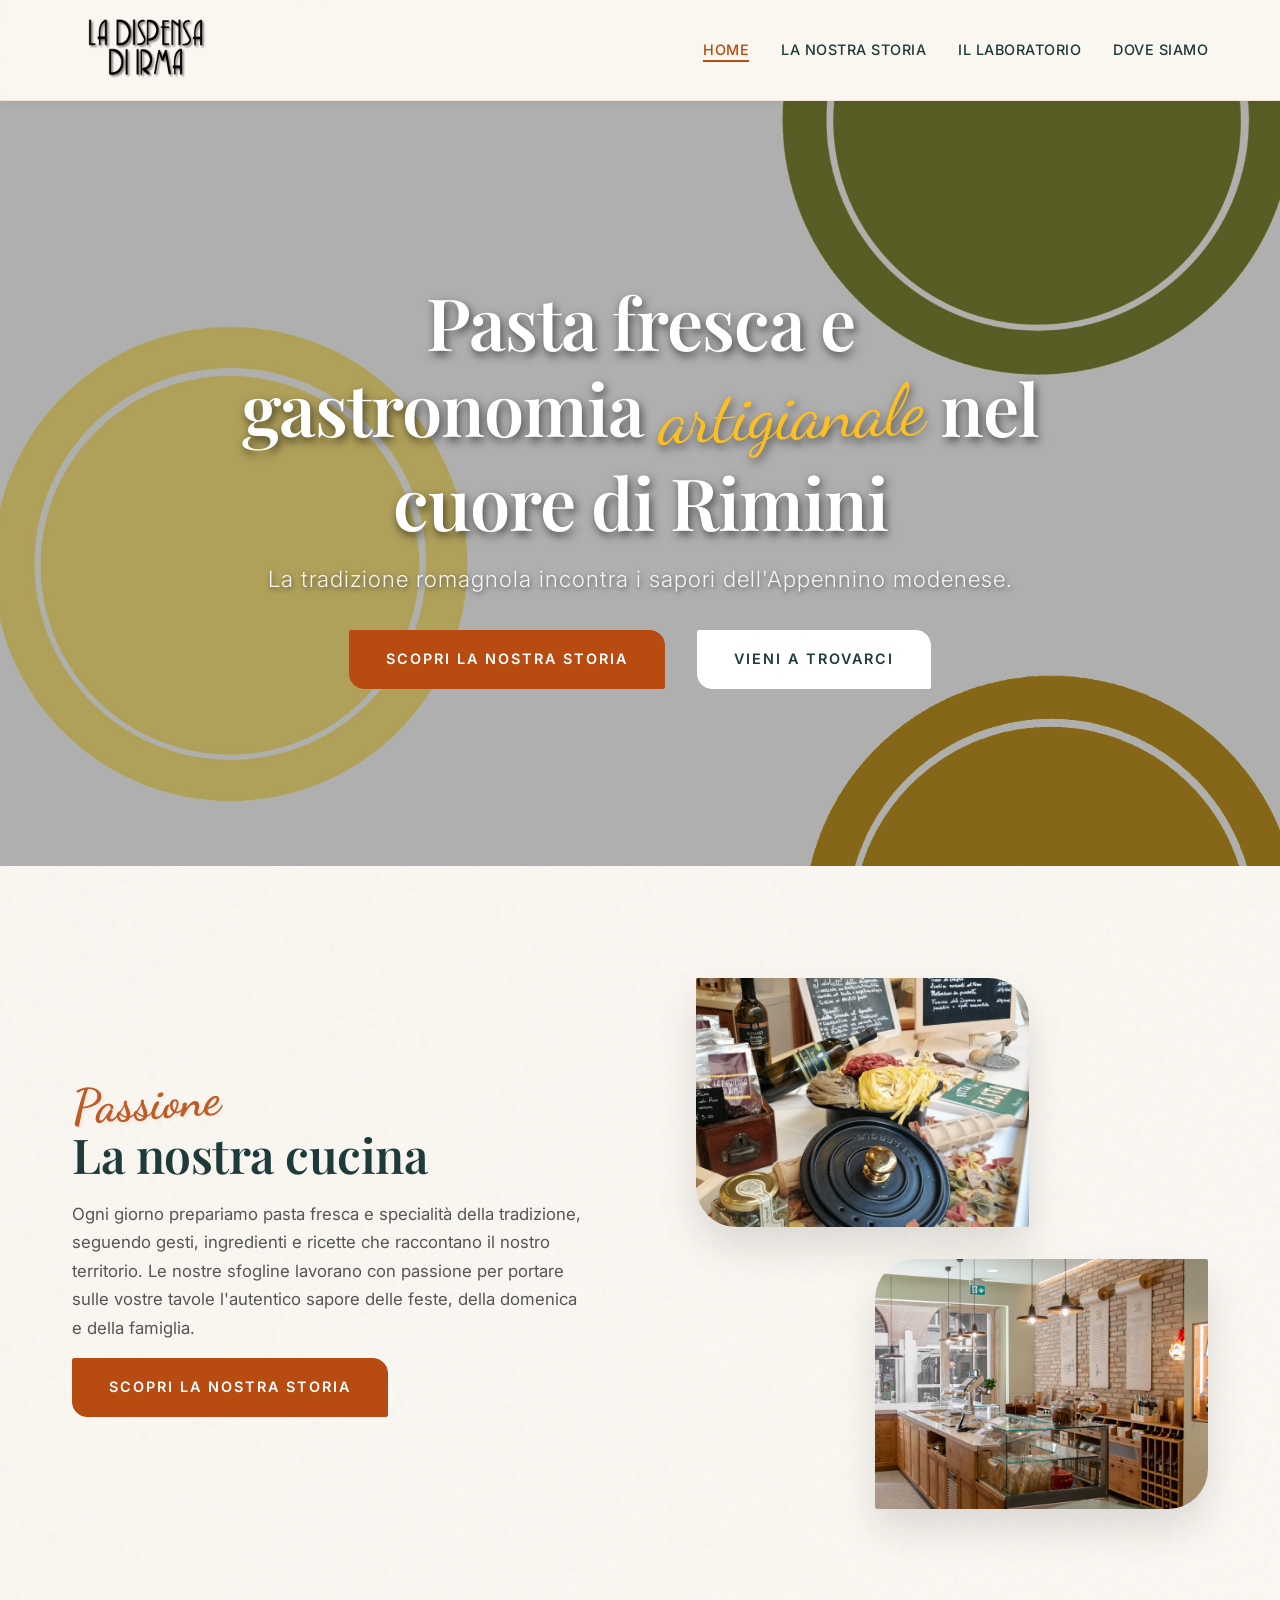
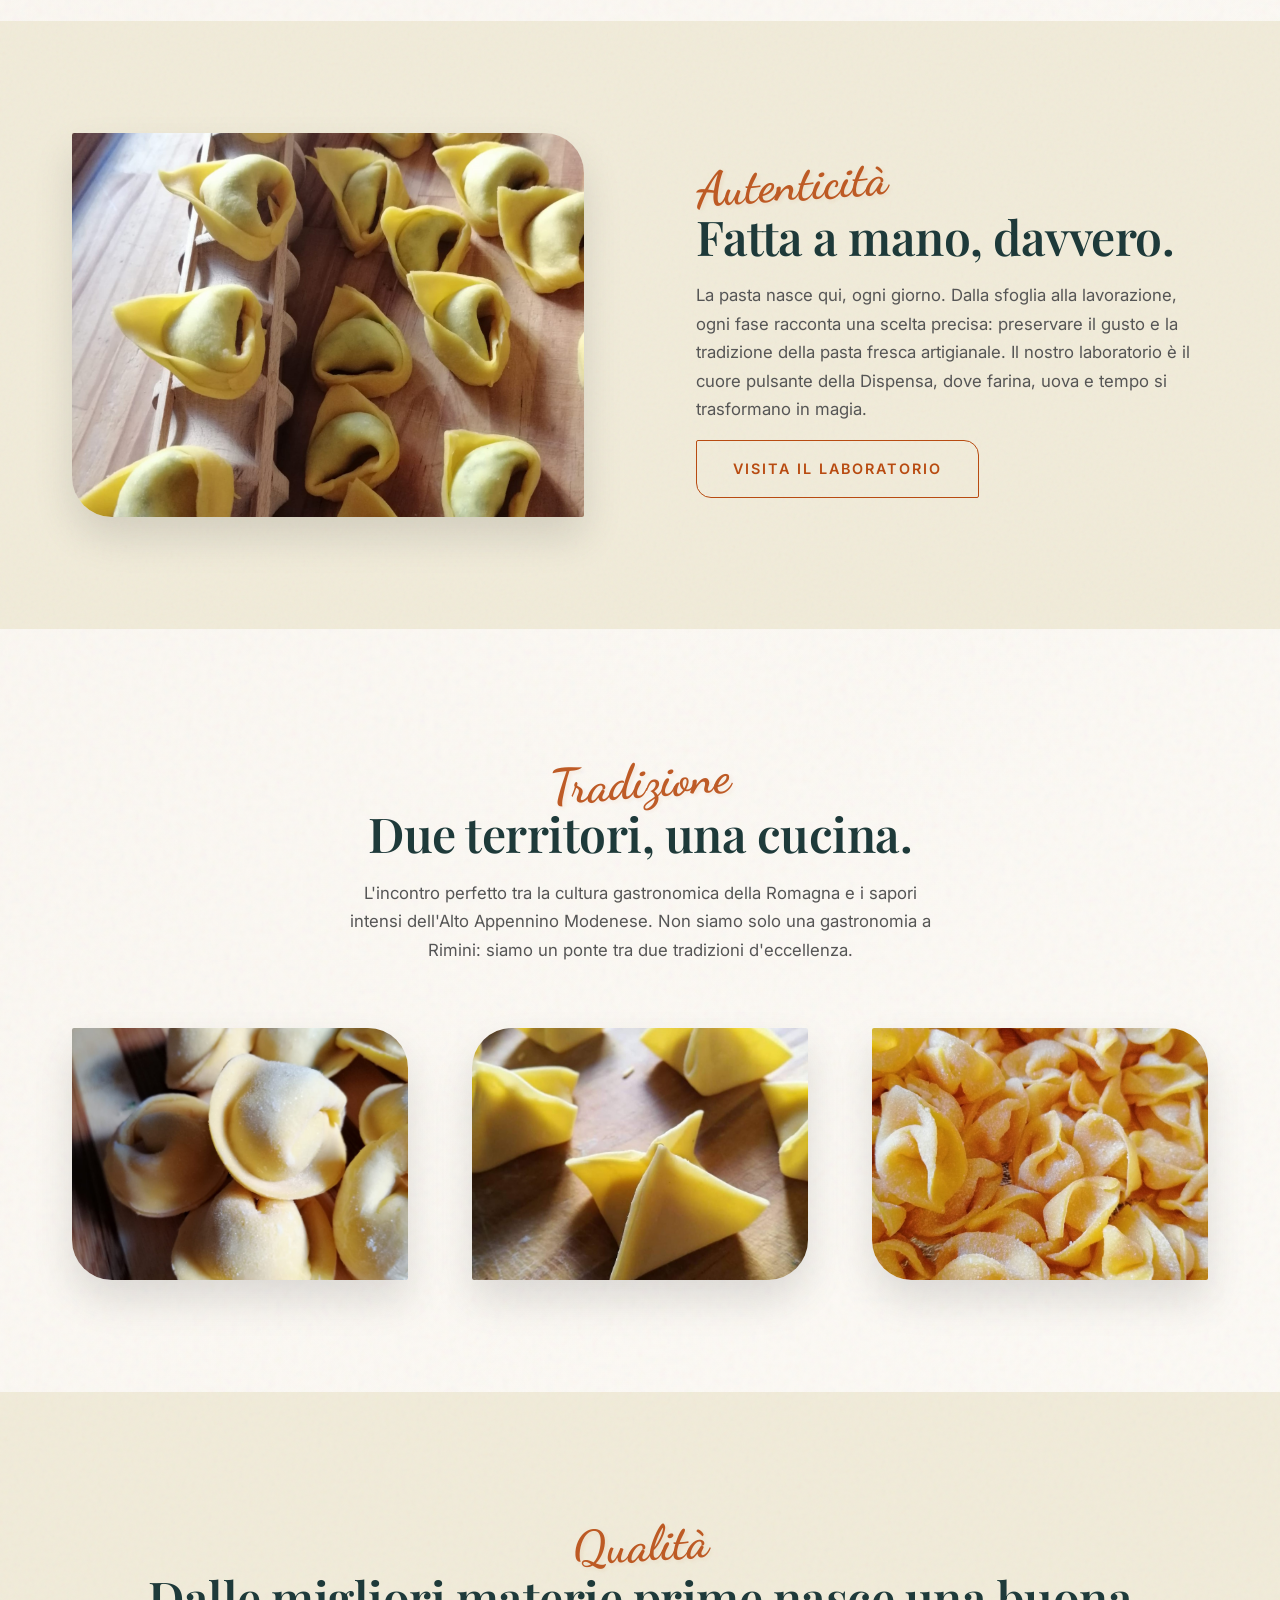
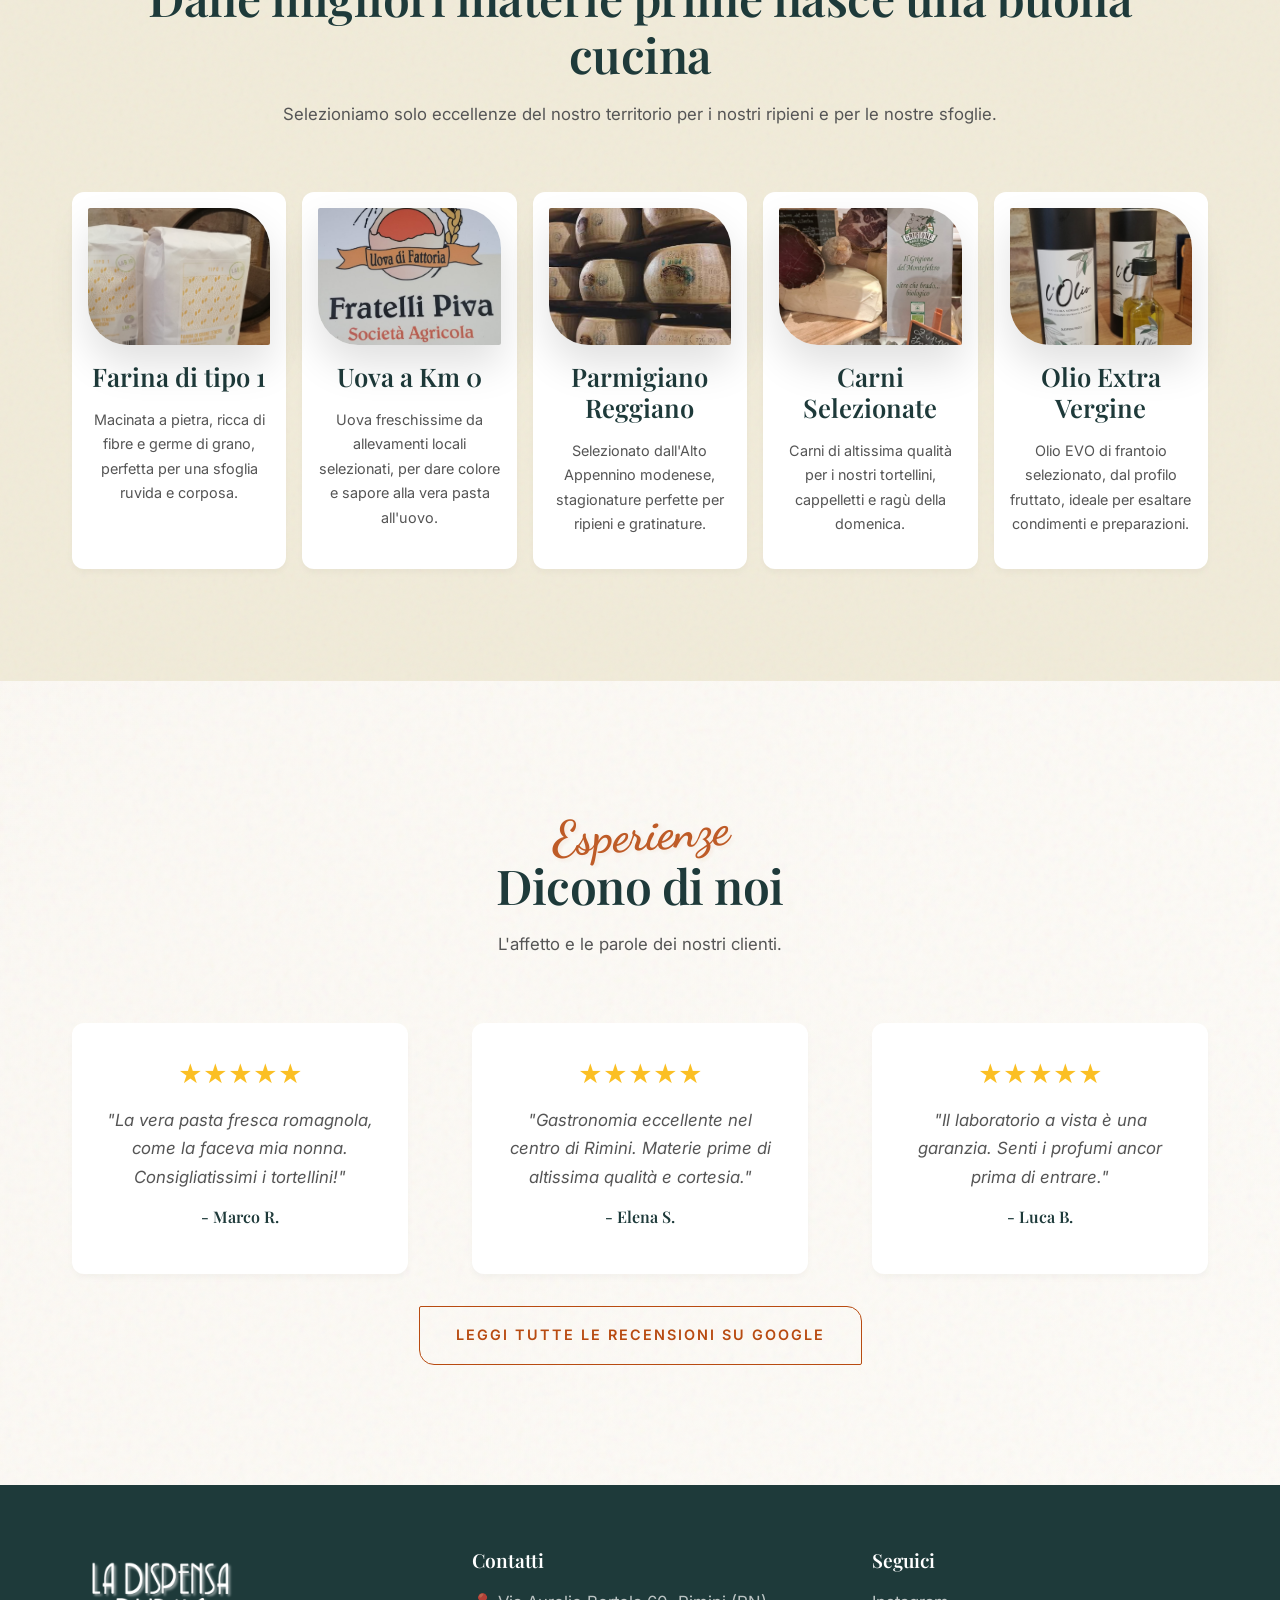
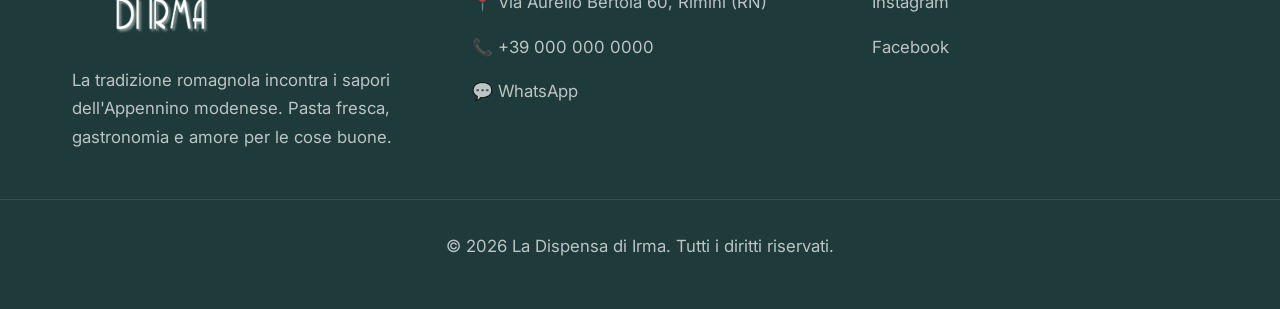
==== commit 3c65fd91: "add all changes" ====
--- a/index.html
+++ b/index.html
@@ -1,396 +1,270 @@
 <!DOCTYPE html>
-<html lang="en">
-
-  <head>
-
+<html lang="it">
+
+<head>
     <meta charset="utf-8">
     <meta name="viewport" content="width=device-width, initial-scale=1, shrink-to-fit=no">
-    <meta name="description" content="">
-    <meta name="author" content="">
-    <link href="https://fonts.googleapis.com/css?family=Poppins:100,200,300,400,500,600,700,800,900&display=swap" rel="stylesheet">
-    <link href="https://fonts.googleapis.com/css2?family=Dancing+Script:wght@400;500;600;700&display=swap" rel="stylesheet">
-
-    <title>Klassy Cafe - Restaurant HTML Template</title>
-<!--
-    
-TemplateMo 558 Klassy Cafe
-
-https://templatemo.com/tm-558-klassy-cafe
-
--->
-    <!-- Additional CSS Files -->
-    <link rel="stylesheet" type="text/css" href="assets/css/bootstrap.min.css">
-
-    <link rel="stylesheet" type="text/css" href="assets/css/font-awesome.css">
-
-    <link rel="stylesheet" href="assets/css/templatemo-klassy-cafe.css">
-
-    <link rel="stylesheet" href="assets/css/owl-carousel.css">
-
-    <link rel="stylesheet" href="assets/css/lightbox.css">
-
-    </head>
-    
-    <body style="background-image: url(assets/images/Sfondo3.jpg) !important;
-    background-size: cover !important;">
-    
-    <!-- ***** Preloader Start ***** -->
-    <div id="preloader">
-        <div class="jumper">
-            <div></div>
-            <div></div>
-            <div></div>
-        </div>
-    </div>  
-    <!-- ***** Preloader End ***** -->
-    
-    
-    <!-- ***** Header Area Start ***** -->
-    <header class="header-area header-sticky" style="padding-right: 0%; padding-left: 0%;">
-        <!-- <img src="assets/images/bannerIrmatop.png" style="width: 100%;" align="klassy cafe html template"> -->
-        <div class="container">
-            <div class="row">
-                
-                <div class="col-12">
-                    
-                    <nav class="main-nav">
-                        <!-- ***** Logo Start ***** -->
-                        <a href="index.html" class="logo">
-                            <img src="assets/images/logo.png" class="imgtrue" align="klassy cafe html template">
-                        </a>
-                        <!-- ***** Logo End ***** -->
-                        <!-- ***** Menu Start ***** -->
-                        <ul class="nav">
-                            <li class="scroll-to-section"><a href="index.html" class="active">Home</a></li>
-                            <!-- <li class="scroll-to-section"><a href="#about">About</a></li> -->
-                           	
-                        <!-- 
-                            <li class="submenu">
-                                <a href="javascript:;">Drop Down</a>
-                                <ul>
-                                    <li><a href="#">Drop Down Page 1</a></li>
-                                    <li><a href="#">Drop Down Page 2</a></li>
-                                    <li><a href="#">Drop Down Page 3</a></li>
-                                </ul>
-                            </li>
-                       
-                            <li class="scroll-to-section"><a href="menu.html">Menu</a></li>
-                            <!-- <li class="scroll-to-section"><a href="#chefs">Chefs</a></li> 
-                            <li class="submenu">
-                                <a href="javascript:;">Features</a>
-                                <ul>
-                                    <li><a href="#">Features Page 1</a></li>
-                                    <li><a href="#">Features Page 2</a></li>
-                                    <li><a href="#">Features Page 3</a></li>
-                                    <li><a href="#">Features Page 4</a></li>
-                                </ul>
-                            </li> -->
-                            <!-- <li class=""><a rel="sponsored" href="https://templatemo.com" target="_blank">External URL</a></li> -->
-                            <li class="scroll-to-section"><a href="contatti.html">Info e Orari</a></li> 
-                        </ul>        
-                        <a class='menu-trigger'>
-                            <span>Menu</span>
-                        </a>
-                        <!-- ***** Menu End ***** -->
-                    </nav>
-                    
-                </div>
-                
-            </div>
-        </div>
-       <!-- <img src="assets/images/bannerIrmabottom.png" style="width: 100%;" align="klassy cafe html template"> -->
+
+    <!-- SEO Meta Tags -->
+    <title>La Dispensa di Irma | Pasta Fresca e Gastronomia a Rimini</title>
+    <meta name="description"
+        content="La Dispensa di Irma: pasta fresca artigianale e gastronomia nel cuore di Rimini. Scopri come la tradizione romagnola incontra i sapori dell'Appennino modenese.">
+    <meta name="keywords"
+        content="pasta fresca Rimini, gastronomia Rimini, pasta fresca artigianale Rimini, cucina romagnola Rimini">
+
+    <!-- Hreflang for internationalization -->
+    <link rel="alternate" hreflang="it" href="https://www.ladispensadiirma.it/" />
+    <link rel="alternate" hreflang="en" href="https://www.ladispensadiirma.it/en/" />
+    <link rel="canonical" href="https://www.ladispensadiirma.it/" />
+
+    <!-- Open Graph for Social -->
+    <meta property="og:title" content="La Dispensa di Irma | Pasta Fresca a Rimini">
+    <meta property="og:description"
+        content="Gastronomia artigianale nel centro storico di Rimini. La tradizione romagnola incontra l'Appennino.">
+    <meta property="og:image" content="assets/images/Sfondo3.jpg">
+    <meta property="og:type" content="website">
+
+    <!-- CSS -->
+    <link rel="stylesheet" href="assets/css/style.css">
+
+    <!-- LocalBusiness Schema.org JSON-LD -->
+    <script type="application/ld+json">
+    {
+      "@context": "https://schema.org",
+      "@type": "LocalBusiness",
+      "name": "La Dispensa di Irma",
+      "image": "assets/images/logo.png",
+      "description": "Pasta fresca artigianale e gastronomia nel cuore di Rimini.",
+      "@id": "https://www.ladispensadiirma.it",
+      "url": "https://www.ladispensadiirma.it",
+      "telephone": "+390000000000",
+      "address": {
+        "@type": "PostalAddress",
+        "streetAddress": "Via Aurelio Bertola 60",
+        "addressLocality": "Rimini",
+        "postalCode": "47921",
+        "addressCountry": "IT"
+      }
+    }
+    </script>
+</head>
+
+<body>
+
+    <!-- Header & Navigation -->
+    <header>
+        <div class="header-container">
+            <a href="index.html" class="logo">
+                <img src="assets/images/logo.png" alt="La Dispensa di Irma Logo">
+            </a>
+
+            <button class="mobile-menu-btn" aria-label="Menu"
+                onclick="document.getElementById('nav-menu').classList.toggle('active')">
+                ☰
+            </button>
+
+            <nav>
+                <ul class="nav-links" id="nav-menu">
+                    <li><a href="index.html" class="active">Home</a></li>
+                    <li><a href="la-nostra-storia.html">La Nostra Storia</a></li>
+                    <li><a href="il-laboratorio.html">Il Laboratorio</a></li>
+                    <li><a href="dove-siamo.html">Dove Siamo</a></li>
+                </ul>
+            </nav>
+        </div>
     </header>
-    <!-- ***** Header Area End ***** -->
-    
-    <!-- <div id="top" style="height: fit-content;">
-        <h4 style="text-align: center;">La vita è una combinazione di pasta e magia -F. Fellini</h4>
-   ***** Main Banner Area Start *****
-        <div>
-                <div>
-                    <div class="main-banner header-text">
-                        <div class="Modern-Slider" >
-                          <!-- Item 
-                          <div class="item" >
-                            <div class="img-fill" >
-                                <img src="assets/images/slide-04.jpg" alt="">
-                            </div>
-                          </div>
-                          <!-- // Item 
-                          <!-- Item
-                          <div class="item">
-                            <div class="img-fill" >
-                                <img src="assets/images/slide-05.jpg" alt="">
-                            </div>
-                          </div>
-                          <!-- // Item -->
-                          <!-- Item -
-                          <div class="item">
-                            <div class="img-fill" >
-                                <img src="assets/images/slide-06.jpg" alt="">
-                            </div>
-                          </div>
-                          <!-- // Item --
-                        </div>
-                    </div>
-                </div>
-            </div>
-        </div>
-    </div> -->
-    <!-- ***** Main Banner Area End ***** -->
-    <!-- <img src="assets/images/top-left-bg.jpg" class="immaginina">
-    <div class="left-content">
-        
-        <div class="inner-content">
-            <h4>La vita è una combinazione di pasta e magia -F.Fellini</h4>
-        </div>
-    </div> -->
-    <!-- ***** About Area Starts ***** -->
-    <section class="section" id="about">
-        <div class="container">
-            <div class="row">
-                <div class="col-lg-6 col-md-6 col-xs-12">
-                    <div class="left-text-content">
-                        <div class="section-heading">
-                            <h6>Chi siamo</h6>
-                            <h2>La dispensa di Irma </h2>
-                        </div>
-                        <p>La dispensa di Irma nasce dall`idea di portare la mia esperienza enogastronomica elaborando le ricette della tradizione della cucina Romagnola. Una particolare attenzione è stata riservata delle migliori materie prime dei nostri produttori locali.
-                            Ho voluto voluto coniugare le mie ricette alle mie origini, ricercando una ristretta selezione delle eccelleze tipiche dell'alto  appennino Modenese.</p>
-                        <div class="row">
-                            <!-- <div class="col-4">
-                                <img src="assets/images/about-thumb-01.jpg" alt="">
-                            </div>
-                            <div class="col-4">
-                                <img src="assets/images/about-thumb-02.jpg" alt="">
-                            </div>
-                            <div class="col-4">
-                                <img src="assets/images/about-thumb-03.jpg" alt="">
-                            </div> -->
-                        </div>
-                    </div>
-                </div>
-                <div class="col-lg-6 col-md-6 col-xs-12">
-                    <div class="right-content">
-                        <div class="thumb">
-                            <div rel="nofollow">
-                                <div class="main-banner header-text">
-                                    <div class="Modern-Slider" >
-                                      <!-- Item -->
-                                      <div class="item" >
-                                        <div class="img-fill" >
-                                            <img src="assets/images/1.jpeg" alt="">
-                                        </div>
-                                      </div>
-                                      <!-- // Item -->
-                                      <!-- Item -->
-                                      <div class="item">
-                                        <div class="img-fill" >
-                                            <img src="assets/images/2.jpeg" alt="">
-                                        </div>
-                                      </div>
-                                      <!-- // Item -->
-                                      <!-- Item -->
-                                      <div class="item">
-                                        <div class="img-fill" >
-                                            <img src="assets/images/3.jpg" alt="">
-                                        </div>
-                                      </div>
-                                      <!-- // Item -->
-                                      <!-- Item -->
-                                      <div class="item" >
-                                        <div class="img-fill" >
-                                            <img src="assets/images/4.jpeg" alt="">
-                                        </div>
-                                      </div>
-                                      <!-- // Item -->
-                                      <!-- Item -->
-                                      <div class="item" >
-                                        <div class="img-fill" >
-                                            <img src="assets/images/5.jpeg" alt="">
-                                        </div>
-                                      </div>
-                                      <!-- // Item -->
-                                      <!-- Item -->
-                                      <div class="item" >
-                                        <div class="img-fill" >
-                                            <img src="assets/images/6.jpeg" alt="">
-                                        </div>
-                                      </div>
-                                      <!-- // Item -->
-                                      <!-- Item -->
-                                      <div class="item" >
-                                        <div class="img-fill" >
-                                            <img src="assets/images/7.jpeg" alt="">
-                                        </div>
-                                      </div>
-                                      <!-- // Item -->
-                                      <!-- Item -->
-                                      <div class="item" >
-                                        <div class="img-fill" >
-                                            <img src="assets/images/8.jpeg" alt="">
-                                        </div>
-                                      </div>
-                                      <!-- // Item -->
-                                      <!-- Item -->
-                                      <div class="item" >
-                                        <div class="img-fill" >
-                                            <img src="assets/images/9.png" alt="">
-                                        </div>
-                                      </div>
-                                      <!-- // Item -->
-                                      <!-- Item -->
-                                      <div class="item" >
-                                        <div class="img-fill" >
-                                            <img src="assets/images/10.jpeg" alt="">
-                                        </div>
-                                      </div>
-                                      <!-- // Item -->
-                                      
-                                    </div>
-                                </div>
-                            </div>
-                        </div>
-                        </div>
-                    </div>
-                </div>
-            </div>
-        </div>
-    </section>
-    <!-- ***** About Area Ends ***** -->
- <!-- ***** Menu Area Starts ***** -->
- <section class="section" id="menu">
-    <div class="container">
-        <div class="row">
-            <div class="col-lg-4">
-                <div class="section-heading">
-                    <h6>Dispensa</h6>
-                    <h2>Gli InDispensabili</h2>
-                </div>
-            </div>
-        </div>
-    </div>
-    <div class="menu-item-carousel">
-        <div class="col-lg-12">
-            <div class="owl-menu-item owl-carousel">
-                <div class="item">
-                    <div class='card card1'>
-                        <div class='info'>
-                          <h1 class='title'>Farina di tipo 1</h1>
-                          <p class='description'>Macinata  a pietra per le nostre paste semplici, ricca di:
-                                <br>• Fibre che aiutano il nostro sistema immunitario;
-                                <br>• Vitamine e sali minerali.
-                          </p>
-                        </div>
-                        
-                    </div>
-                </div>
-                <div class="item">
-                    <div class='card card2'>
-                        <div class='info'>
-                          <h1 class='title'>Farina tradizionale</h1>
-                          <p class='description'>Farina di grani italiani selezionata per le paste ripiene</p>
-                        </div>
-                    </div>
-                </div>
-                <div class="item">
-                    <div class='card card3'>
-                        <div class='info'>
-                          <h1 class='title'>Uova</h1>
-                          <p class='description'>Uova di galline del nostro territorio a km. 0</p>
-                        </div>
-                    </div>
-                </div>
-                <div class="item">
-                    <div class='card card4'>
-                        <div class='info'>
-                          <h1 class='title'>Formaggi</h1>
-                          <p class='description'>Selezionati per i nostri ripieni, provengono dai migliori caseifici locali</p>
-                        </div>
-                    </div>
-                </div>
-                <div class="item">
-                    <div class='card card5'>
-                        <div class='info'>
-                          <h1 class='title'>Parmigiano Reggiano</h1>
-                          <p class='description'>Il Parmigiano Reggiano che utilizziamo per tutte le preparazioni con diverse stagionature, arriva da un paesino dell'alto Appennino modenese.</p>
-                        </div>
-                    </div>
-                </div>
-                </div>
-            </div>
-        </div>
-    </div>
-    </section>
-    <!-- ***** Chefs Area Ends ***** -->
-
-
-    
-    
-    <!-- ***** Footer Start ***** -->
+
+    <!-- Hero Section -->
+    <section class="hero">
+        <img src="assets/images/Sfondo.jpg" alt="Pasta fresca artigianale" class="hero-bg" loading="lazy">
+        <div class="hero-content reveal">
+            <h1>Pasta fresca e gastronomia <i>artigianale</i> nel cuore di Rimini</h1>
+            <p>La tradizione romagnola incontra i sapori dell'Appennino modenese.</p>
+            <div class="hero-btns">
+                <a href="la-nostra-storia.html" class="btn">Scopri la nostra storia</a>
+                <a href="dove-siamo.html" class="btn btn-white">Vieni a trovarci</a>
+            </div>
+        </div>
+    </section>
+
+    <!-- La nostra cucina -->
+    <section class="section">
+        <div class="container grid-2">
+            <div>
+                <span class="accent-text">Passione</span>
+                <h2 class="reveal active">La nostra cucina</h2>
+                <p>Ogni giorno prepariamo pasta fresca e specialità della tradizione, seguendo gesti, ingredienti e
+                    ricette che raccontano il nostro territorio. Le nostre sfogline lavorano con passione per portare
+                    sulle vostre tavole l'autentico sapore delle feste, della domenica e della famiglia.</p>
+                <a href="la-nostra-storia.html" class="btn">Scopri la nostra storia</a>
+            </div>
+
+            <!-- Contenitore immagini affiancate/sfalsate senza sovrapposizione -->
+            <div class="cucina-images reveal active">
+                <div class="img-wrapper img-main">
+                    <img src="assets/images/vetrina.jpeg" alt="Preparazione pasta fresca" loading="lazy">
+                </div>
+                <div class="img-wrapper img-secondary">
+                    <img src="assets/images/interno.jpg" alt="Gastronomia artigianale" loading="lazy">
+                </div>
+            </div>
+        </div>
+    </section>
+
+    <!-- Fatta a mano, davvero (Laboratorio) -->
+    <section class="section section-alt">
+        <div class="container grid-2">
+            <div class="img-wrapper">
+                <img src="assets/images/cappellacci.jpeg" alt="Laboratorio di pasta fresca" loading="lazy">
+            </div>
+            <div>
+                <span class="accent-text">Autenticità</span>
+                <h2>Fatta a mano, davvero.</h2>
+                <p>La pasta nasce qui, ogni giorno. Dalla sfoglia alla lavorazione, ogni fase racconta una scelta
+                    precisa: preservare il gusto e la tradizione della pasta fresca artigianale. Il nostro laboratorio è
+                    il cuore pulsante della Dispensa, dove farina, uova e tempo si trasformano in magia.</p>
+                <a href="il-laboratorio.html" class="btn btn-outline">Visita il laboratorio</a>
+            </div>
+        </div>
+    </section>
+
+    <!-- Due territori, una cucina -->
+    <section class="section">
+        <div class="container text-center mb-3">
+            <span class="accent-text">Tradizione</span>
+            <h2>Due territori, una cucina.</h2>
+            <p style="max-width: 600px; margin-left: auto; margin-right: auto;">L'incontro perfetto tra la cultura
+                gastronomica della Romagna e
+                i sapori intensi dell'Alto Appennino Modenese. Non siamo solo una gastronomia a Rimini: siamo un ponte
+                tra due tradizioni d'eccellenza.</p>
+        </div>
+        <div class="container grid-3">
+            <div class="img-wrapper">
+                <img src="assets/images/cappelletto.jpeg" alt="Tradizione Romagnola" loading="lazy">
+            </div>
+            <div class="img-wrapper">
+                <img src="assets/images/quadratino.jpeg" alt="Ingredienti Selezionati" loading="lazy">
+            </div>
+            <div class="img-wrapper">
+                <img src="assets/images/lorda.jpeg" alt="Cucina Emiliano-Romagnola" loading="lazy">
+            </div>
+        </div>
+    </section>
+    <!-- Materie Prime -->
+    <section class="section section-alt">
+        <div class="container text-center mb-3">
+            <span class="accent-text">Qualità</span>
+            <h2>Dalle migliori materie prime nasce una buona cucina</h2>
+            <p>Selezioniamo solo eccellenze del nostro territorio per i nostri ripieni e per le nostre sfoglie.</p>
+        </div>
+        <div class="container grid-5-inline">
+            <!-- Ingrediente 1 -->
+            <div class="feature-card">
+                <div class="img-wrapper mb-1">
+                    <img src="assets/images/farinatipo1.jpeg" alt="Farina macinata a pietra" loading="lazy">
+                </div>
+                <h4>Farina di tipo 1</h4>
+                <p style="font-size: 0.9rem;">Macinata a pietra, ricca di fibre e germe di grano, perfetta per una
+                    sfoglia ruvida e corposa.</p>
+            </div>
+            <!-- Ingrediente 2 -->
+            <div class="feature-card">
+                <div class="img-wrapper mb-1">
+                    <img src="assets/images/uova.jpeg" alt="Uova locali" loading="lazy">
+                </div>
+                <h4>Uova a Km 0</h4>
+                <p style="font-size: 0.9rem;">Uova freschissime da allevamenti locali selezionati, per dare colore e
+                    sapore alla vera pasta all'uovo.</p>
+            </div>
+            <!-- Ingrediente 3 -->
+            <div class="feature-card">
+                <div class="img-wrapper mb-1">
+                    <img src="assets/images/parmigiano.jpg" alt="Parmigiano Reggiano" loading="lazy">
+                </div>
+                <h4>Parmigiano Reggiano</h4>
+                <p style="font-size: 0.9rem;">Selezionato dall'Alto Appennino modenese, stagionature perfette per
+                    ripieni e gratinature.</p>
+            </div>
+            <!-- Ingrediente 4 -->
+            <div class="feature-card">
+                <div class="img-wrapper mb-1">
+                    <img src="assets/images/carne.jpg" alt="Carni Selezionate" loading="lazy">
+                </div>
+                <h4>Carni Selezionate</h4>
+                <p style="font-size: 0.9rem;">Carni di altissima qualità per i nostri tortellini, cappelletti e ragù
+                    della domenica.</p>
+            </div>
+            <!-- Ingrediente 5 -->
+            <div class="feature-card">
+                <div class="img-wrapper mb-1">
+                    <img src="assets/images/olio.jpeg" alt="Olio extra vergine di oliva" loading="lazy">
+                </div>
+                <h4>Olio Extra Vergine</h4>
+                <p style="font-size: 0.9rem;">Olio EVO di frantoio selezionato, dal profilo fruttato, ideale per
+                    esaltare condimenti e preparazioni.</p>
+            </div>
+        </div>
+    </section>
+
+    <!-- Dicono di Noi (Recensioni) -->
+    <section class="section">
+        <div class="container text-center mb-3">
+            <span class="accent-text">Esperienze</span>
+            <h2>Dicono di noi</h2>
+            <p>L'affetto e le parole dei nostri clienti.</p>
+        </div>
+        <div class="container grid-3">
+            <div class="feature-card">
+                <div style="color: #fbbf24; font-size: 1.5rem; margin-bottom: 10px;">★★★★★</div>
+                <p><em>"La vera pasta fresca romagnola, come la faceva mia nonna. Consigliatissimi i tortellini!"</em>
+                </p>
+                <h4 style="font-size: 1rem; margin-top: 15px;">- Marco R.</h4>
+            </div>
+            <div class="feature-card">
+                <div style="color: #fbbf24; font-size: 1.5rem; margin-bottom: 10px;">★★★★★</div>
+                <p><em>"Gastronomia eccellente nel centro di Rimini. Materie prime di altissima qualità e
+                        cortesia."</em></p>
+                <h4 style="font-size: 1rem; margin-top: 15px;">- Elena S.</h4>
+            </div>
+            <div class="feature-card">
+                <div style="color: #fbbf24; font-size: 1.5rem; margin-bottom: 10px;">★★★★★</div>
+                <p><em>"Il laboratorio a vista è una garanzia. Senti i profumi ancor prima di entrare."</em></p>
+                <h4 style="font-size: 1rem; margin-top: 15px;">- Luca B.</h4>
+            </div>
+        </div>
+        <div class="container text-center" style="margin-top: 2rem;">
+            <a href="https://www.google.com/search?sca_esv=cff6aeb69284a7c9&sxsrf=APpeQnu9qpn8IBXXmK2U5pBA6GK_yH-crA:1789206237172&q=la+dispensa+di+irma&si=APenkKm7iecQ4G6P-TsbSMFKIQtv3EFIqRAFw-i8uEbk55Z-_yLl3pSHXvYbTsp5UrJup0kxU-BdzYoH5bk99cB5xiL12-m5Eaf2cWCmQsiOPrelT5ABnxU%3D&uds=AJ5uw18zeF8z_P7IQbfeR8tV0KKTG1p4vleT5BAVg_jNriB5TE3vMkWl7nOOyn_77IzsFQQ5HINJTKIWXRZk0ZfjPoYk68yvAvZHO3sSz4J6MrzsKP6loCI&sa=X&ved=2ahUKEwie5MjR4OiWAxUX8LsIHTvYLnoQ3PALegQIHBAE&biw=1707&bih=811&dpr=1.13"
+                target="_blank" class="btn btn-outline">Leggi tutte le recensioni su Google</a>
+        </div>
+    </section>
+
+    <!-- Footer -->
     <footer>
-        <div class="container">
-            <div class="row">
-                <div class="col-lg-4 col-xs-12">
-                    <div class="right-text-content">
-                            <ul class="social-icons">
-                                <li><a href="https://www.facebook.com/ladispensadiirma"><i class="fa fa-facebook"></i></a></li>
-                                <li><a href="https://www.instagram.com/ladispensadiirma"><i class="fa fa-instagram"></i></a></li>
-                            </ul>
-                    </div>
-                </div>
-                <div class="col-lg-4">
-                    <div class="logo">
-                        <a href="index.html"><img src="assets/images/logo.png" alt=""></a>
-                    </div>
-                </div>
-                <div class="col-lg-4 col-xs-12">
-                    <div class="left-text-content">
-                        <p>© Copyright La Dispensa di Irma.
-                        
-                        <br>Design By Pasquinelli Martina</p>
-                    </div>
-                </div>
-            </div>
+        <div class="container grid-3">
+            <div>
+                <img src="assets/images/logo.png" alt="Logo" style="filter: brightness(0) invert(1); width: 180px;"
+                    class="mb-1">
+                <p>La tradizione romagnola incontra i sapori dell'Appennino modenese. Pasta fresca, gastronomia e amore
+                    per le cose buone.</p>
+            </div>
+            <div>
+                <h4>Contatti</h4>
+                <p>📍 Via Aurelio Bertola 60, Rimini (RN)</p>
+                <p>📞 <a href="tel:+390000000000">+39 000 000 0000</a></p>
+                <p>💬 <a href="https://wa.me/390000000000">WhatsApp</a></p>
+            </div>
+            <div>
+                <h4>Seguici</h4>
+                <p><a href="https://www.instagram.com/ladispensadiirma" target="_blank">Instagram</a></p>
+                <p><a href="https://www.facebook.com/ladispensadiirma" target="_blank">Facebook</a></p>
+            </div>
+        </div>
+        <div class="footer-bottom">
+            <p>&copy; 2026 La Dispensa di Irma. Tutti i diritti riservati.</p>
         </div>
     </footer>
 
-    <!-- jQuery -->
-    <script src="assets/js/jquery-2.1.0.min.js"></script>
-
-    <!-- Bootstrap -->
-    <script src="assets/js/popper.js"></script>
-    <script src="assets/js/bootstrap.min.js"></script>
-
-    <!-- Plugins -->
-    <script src="assets/js/owl-carousel.js"></script>
-    <script src="assets/js/accordions.js"></script>
-    <script src="assets/js/datepicker.js"></script>
-    <script src="assets/js/scrollreveal.min.js"></script>
-    <script src="assets/js/waypoints.min.js"></script>
-    <script src="assets/js/jquery.counterup.min.js"></script>
-    <script src="assets/js/imgfix.min.js"></script> 
-    <script src="assets/js/slick.js"></script> 
-    <script src="assets/js/lightbox.js"></script> 
-    <script src="assets/js/isotope.js"></script> 
-    
-    <!-- Global Init -->
-    <script src="assets/js/custom.js"></script>
-    <script>
-
-        $(function() {
-            var selectedClass = "";
-            $("p").click(function(){
-            selectedClass = $(this).attr("data-rel");
-            $("#portfolio").fadeTo(50, 0.1);
-                $("#portfolio div").not("."+selectedClass).fadeOut();
-            setTimeout(function() {
-              $("."+selectedClass).fadeIn();
-              $("#portfolio").fadeTo(50, 1);
-            }, 500);
-                
-            });
-        });
-
-    </script>
-  </body>
+    <script src="assets/js/main.js"></script>
+</body>
+
 </html>
--- a/assets/css/style.css
+++ b/assets/css/style.css
@@ -0,0 +1,895 @@
+@import url('https://fonts.googleapis.com/css2?family=Inter:wght@300;400;500;600&family=Playfair+Display:ital,wght@0,400;0,600;0,700;1,400;1,600&family=Dancing+Script:wght@500;700&display=swap');
+
+:root {
+  /* Colors */
+  --color-primary: #b84b11;
+  /* Deeper Terracotta */
+  --color-primary-dark: #8c360a;
+  --color-bg: #faf6f0;
+  /* Warmer, slightly aged paper color */
+  --color-bg-alt: #f1ebd9;
+  /* Richer beige for alternate sections */
+  --color-text: #2c2c2c;
+  --color-text-light: #555555;
+  --color-accent: #1e3a3a;
+  /* Deeper Dark Slate Green */
+  --color-white: #ffffff;
+  --color-border: #dcd0c0;
+
+  /* Typography */
+  --font-heading: 'Playfair Display', serif;
+  --font-body: 'Inter', sans-serif;
+  --font-accent: 'Dancing Script', cursive;
+  /* Artistic script font */
+
+  /* Spacing */
+  --spacing-xs: 0.5rem;
+  --spacing-sm: 1rem;
+  --spacing-md: 2rem;
+  --spacing-lg: 4rem;
+  --spacing-xl: 7rem;
+
+  /* Shadows & organic shapes */
+  --shadow-sm: 0 4px 6px rgba(0, 0, 0, 0.03);
+  --shadow-md: 0 10px 30px rgba(0, 0, 0, 0.08);
+  --shadow-lg: 0 20px 40px rgba(0, 0, 0, 0.12);
+  --radius-organic: 2px 40px 2px 40px;
+}
+
+* {
+  margin: 0;
+  padding: 0;
+  box-sizing: border-box;
+}
+
+html {
+  font-size: 16px;
+  scroll-behavior: smooth;
+}
+
+/* Evita scroll orizzontale indesiderato causato da elementi ruotati/ombre */
+html,
+body {
+  overflow-x: hidden;
+  max-width: 100%;
+}
+
+body {
+  font-family: var(--font-body);
+  color: var(--color-text);
+  background-color: var(--color-bg);
+  /* Subtle texture gradient + noise */
+  background-image:
+    url("data:image/svg+xml,%3Csvg viewBox='0 0 200 200' xmlns='http://www.w3.org/2000/svg'%3E%3Cfilter id='noiseFilter'%3E%3CfeTurbulence type='fractalNoise' baseFrequency='0.85' numOctaves='3' stitchTiles='stitch'/%3E%3C/filter%3E%3Crect width='100%25' height='100%25' filter='url(%23noiseFilter)' opacity='0.05'/%3E%3C/svg%3E"),
+    linear-gradient(120deg, #faf6f0 0%, #fdfbf7 100%);
+  line-height: 1.7;
+  -webkit-font-smoothing: antialiased;
+  word-wrap: break-word;
+  overflow-wrap: break-word;
+}
+
+h1,
+h2,
+h3,
+h4,
+h5,
+h6 {
+  font-family: var(--font-heading);
+  color: var(--color-accent);
+  margin-bottom: var(--spacing-sm);
+  font-weight: 600;
+  line-height: 1.2;
+}
+
+/* Dimensioni fluide: si adattano da sole tra mobile e desktop,
+   senza bisogno di ripetere override in ogni media query */
+h1 {
+  font-size: clamp(2rem, 5vw + 1rem, 3.8rem);
+  letter-spacing: -1px;
+}
+
+h2 {
+  font-size: clamp(1.7rem, 4vw + 0.8rem, 3rem);
+  letter-spacing: -0.5px;
+  position: relative;
+}
+
+h3 {
+  font-size: clamp(1.4rem, 2.5vw + 0.8rem, 2.2rem);
+}
+
+h4 {
+  font-size: clamp(1.2rem, 1.5vw + 0.8rem, 1.6rem);
+}
+
+p {
+  margin-bottom: var(--spacing-sm);
+  color: var(--color-text-light);
+  font-size: 1.05rem;
+}
+
+a {
+  color: var(--color-primary);
+  text-decoration: none;
+  transition: color 0.3s ease;
+}
+
+a:hover {
+  color: var(--color-primary-dark);
+}
+
+/* Stato di focus visibile per navigazione da tastiera */
+a:focus-visible,
+button:focus-visible,
+.btn:focus-visible {
+  outline: 3px solid var(--color-primary);
+  outline-offset: 3px;
+  border-radius: 2px;
+}
+
+img {
+  max-width: 100%;
+  height: auto;
+  display: block;
+}
+
+.container {
+  max-width: 1200px;
+  margin: 0 auto;
+  padding: 0 var(--spacing-md);
+}
+
+.section {
+  padding: var(--spacing-xl) 0;
+  position: relative;
+}
+
+.section-alt {
+  background-color: var(--color-bg-alt);
+  /* Adding the same noise to the alt section */
+  background-image: url("data:image/svg+xml,%3Csvg viewBox='0 0 200 200' xmlns='http://www.w3.org/2000/svg'%3E%3Cfilter id='noiseFilter'%3E%3CfeTurbulence type='fractalNoise' baseFrequency='0.85' numOctaves='3' stitchTiles='stitch'/%3E%3C/filter%3E%3Crect width='100%25' height='100%25' filter='url(%23noiseFilter)' opacity='0.05'/%3E%3C/svg%3E");
+}
+
+.text-center {
+  text-align: center;
+}
+
+.mb-1 {
+  margin-bottom: var(--spacing-sm);
+}
+
+.mb-2 {
+  margin-bottom: var(--spacing-md);
+}
+
+.mb-3 {
+  margin-bottom: var(--spacing-lg);
+}
+
+.mx-auto {
+  margin-left: auto;
+  margin-right: auto;
+}
+
+/* Artistic Accents */
+.accent-text {
+  font-family: var(--font-accent);
+  color: var(--color-primary);
+  font-size: clamp(1.8rem, 4vw + 0.5rem, 3em);
+  font-weight: 700;
+  display: inline-block;
+  margin-bottom: -25px;
+  position: relative;
+  z-index: 1;
+  transform: rotate(-4deg);
+  opacity: 0.9;
+  text-shadow: 2px 2px 4px rgba(184, 75, 17, 0.1);
+}
+
+/* Buttons */
+.btn {
+  display: inline-block;
+  padding: 16px 36px;
+  background-color: var(--color-primary);
+  color: var(--color-white);
+  font-family: var(--font-body);
+  font-weight: 600;
+  text-transform: uppercase;
+  letter-spacing: 2px;
+  font-size: 0.9rem;
+  border-radius: 2px 15px 2px 15px;
+  /* Organic button */
+  border: 1px solid var(--color-primary);
+  transition: all 0.4s cubic-bezier(0.25, 1, 0.5, 1);
+  cursor: pointer;
+  position: relative;
+  overflow: hidden;
+  text-align: center;
+}
+
+.btn::after {
+  content: '';
+  position: absolute;
+  top: 0;
+  left: -100%;
+  width: 100%;
+  height: 100%;
+  background: rgba(255, 255, 255, 0.15);
+  transition: all 0.4s ease;
+}
+
+.btn:hover::after {
+  left: 0;
+}
+
+.btn:hover {
+  background-color: var(--color-primary-dark);
+  border-color: var(--color-primary-dark);
+  color: var(--color-white);
+  transform: translateY(-3px) scale(1.02);
+  border-radius: 15px 2px 15px 2px;
+  /* Flips on hover */
+  box-shadow: 0 8px 20px rgba(184, 75, 17, 0.4);
+}
+
+.btn-outline {
+  background-color: transparent;
+  color: var(--color-primary);
+}
+
+.btn-outline:hover {
+  background-color: var(--color-primary);
+  color: var(--color-white);
+}
+
+/* Header & Navigation */
+header {
+  background-color: rgba(250, 246, 240, 0.95);
+  backdrop-filter: blur(12px);
+  -webkit-backdrop-filter: blur(12px);
+  box-shadow: var(--shadow-sm);
+  position: sticky;
+  top: 0;
+  z-index: 1000;
+  border-bottom: 1px solid rgba(184, 75, 17, 0.1);
+  padding: 0.5rem 0;
+  /* Reduced padding for compact nav */
+}
+
+.header-container {
+  display: flex;
+  justify-content: space-between;
+  align-items: center;
+  gap: var(--spacing-sm);
+  padding: 0 var(--spacing-md);
+  max-width: 1200px;
+  margin: 0 auto;
+  position: relative;
+}
+
+.logo {
+  margin-bottom: 0;
+  flex-shrink: 0;
+}
+
+.logo img {
+  width: 150px;
+  height: auto;
+  display: block;
+  transition: transform 0.3s ease;
+}
+
+.logo:hover img {
+  transform: scale(1.05);
+}
+
+.nav-links {
+  display: flex;
+  list-style: none;
+  gap: var(--spacing-md);
+  /* Reduced gap */
+  justify-content: flex-end;
+  width: auto;
+}
+
+.nav-links a {
+  color: var(--color-accent);
+  font-family: var(--font-body);
+  font-style: normal;
+  font-weight: 500;
+  font-size: 0.9rem;
+  /* Slightly smaller text */
+  letter-spacing: 0.5px;
+  text-transform: uppercase;
+  position: relative;
+  padding-bottom: 4px;
+}
+
+.nav-links a::after {
+  content: '';
+  position: absolute;
+  bottom: 0;
+  left: 0;
+  width: 0;
+  height: 2px;
+  background-color: var(--color-primary);
+  transition: width 0.3s ease;
+}
+
+.nav-links a:hover,
+.nav-links a.active {
+  color: var(--color-primary);
+}
+
+.nav-links a:hover::after,
+.nav-links a.active::after {
+  width: 100%;
+}
+
+/* Il bottone hamburger fa parte del flusso flex dell'header:
+   niente più posizionamento assoluto con coordinate fisse,
+   così non si sovrappone mai al logo su schermi stretti. */
+.mobile-menu-btn {
+  display: none;
+  align-items: center;
+  justify-content: center;
+  background: none;
+  border: none;
+  font-size: 1.5rem;
+  line-height: 1;
+  cursor: pointer;
+  color: var(--color-accent);
+  width: 44px;
+  height: 44px;
+  border-radius: 8px;
+  flex-shrink: 0;
+  transition: background-color 0.3s ease;
+}
+
+.mobile-menu-btn:hover,
+.mobile-menu-btn:focus-visible {
+  background-color: rgba(184, 75, 17, 0.08);
+}
+
+/* Hero Section */
+.hero {
+  position: relative;
+  min-height: 85vh;
+  min-height: 85dvh;
+  display: flex;
+  align-items: center;
+  justify-content: center;
+  text-align: center;
+  overflow: hidden;
+  background-color: #1a1a1a;
+}
+
+.hero-bg {
+  position: absolute;
+  top: 0;
+  left: 0;
+  width: 100%;
+  height: 100%;
+  object-fit: cover;
+  opacity: 0.65;
+  filter: sepia(0.2) contrast(1.1);
+  transform: scale(1.05);
+  animation: slowPan 20s linear infinite alternate;
+}
+
+@keyframes slowPan {
+  from {
+    transform: scale(1.05) translate(0, 0);
+  }
+
+  to {
+    transform: scale(1.1) translate(-2%, 2%);
+  }
+}
+
+.hero-content {
+  position: relative;
+  z-index: 1;
+  max-width: 900px;
+  padding: var(--spacing-md);
+}
+
+.hero h1 {
+  color: var(--color-white);
+  /* Fluida: niente più bisogno di override nelle media query */
+  font-size: clamp(2.1rem, 5vw + 1.5rem, 4.5rem);
+  margin-bottom: var(--spacing-sm);
+  text-shadow: 2px 4px 10px rgba(0, 0, 0, 0.6);
+}
+
+.hero h1 i {
+  font-family: var(--font-accent);
+  font-style: normal;
+  color: #fbbf24;
+  font-weight: normal;
+  display: inline-block;
+  transform: rotate(-2deg);
+}
+
+.hero p {
+  color: rgba(255, 255, 255, 0.9);
+  font-size: clamp(1rem, 1.5vw + 0.7rem, 1.4rem);
+  margin-bottom: var(--spacing-md);
+  font-weight: 300;
+  text-shadow: 1px 2px 5px rgba(0, 0, 0, 0.5);
+  letter-spacing: 1px;
+}
+
+.hero-btns {
+  display: flex;
+  gap: var(--spacing-md);
+  justify-content: center;
+  flex-wrap: wrap;
+}
+
+.btn-white {
+  background-color: var(--color-white);
+  color: var(--color-accent);
+  border-color: var(--color-white);
+}
+
+.btn-white:hover {
+  background-color: var(--color-bg-alt);
+  border-color: var(--color-bg-alt);
+  color: var(--color-accent);
+}
+
+/* Grid Layouts */
+.grid-2 {
+  display: grid;
+  grid-template-columns: 1fr 1fr;
+  gap: var(--spacing-xl);
+  align-items: center;
+}
+
+.grid-3 {
+  display: grid;
+  grid-template-columns: repeat(3, 1fr);
+  gap: var(--spacing-lg);
+}
+
+.grid-4 {
+  display: grid;
+  grid-template-columns: repeat(4, 1fr);
+  gap: var(--spacing-md);
+}
+
+/* Images */
+.img-wrapper {
+  border-radius: var(--radius-organic);
+  overflow: hidden;
+  box-shadow: var(--shadow-lg);
+  position: relative;
+  /* Fixed aspect ratio to prevent stretching */
+  aspect-ratio: 4 / 3;
+  transform: rotate(-1deg);
+  transition: transform 0.6s cubic-bezier(0.25, 1, 0.5, 1), box-shadow 0.6s ease;
+}
+
+.img-wrapper:nth-child(even) {
+  transform: rotate(1deg);
+  border-radius: 40px 2px 40px 2px;
+}
+
+.img-wrapper img {
+  width: 100%;
+  height: 100%;
+  object-fit: cover;
+  transition: transform 0.6s cubic-bezier(0.25, 1, 0.5, 1);
+}
+
+.img-wrapper:hover {
+  transform: rotate(0deg) translateY(-5px);
+  box-shadow: 0 25px 50px rgba(0, 0, 0, 0.15);
+}
+
+.img-wrapper:hover img {
+  transform: scale(1.08);
+}
+
+/* Feature Cards (Perché noi) */
+.feature-card {
+  text-align: center;
+  padding: var(--spacing-md);
+  background: var(--color-white);
+  border-radius: 12px;
+  box-shadow: var(--shadow-sm);
+  height: 100%;
+  transition: transform 0.4s ease, box-shadow 0.4s ease;
+}
+
+.feature-card:hover {
+  transform: translateY(-8px);
+  box-shadow: var(--shadow-lg);
+}
+
+.feature-icon {
+  font-size: 2.5rem;
+  color: var(--color-primary);
+  margin-bottom: var(--spacing-sm);
+  transition: transform 0.4s ease;
+}
+
+.feature-card:hover .feature-icon {
+  transform: scale(1.1);
+}
+
+/* Animations */
+.reveal {
+  opacity: 0;
+  transform: translateY(40px);
+  transition: all 0.8s cubic-bezier(0.25, 1, 0.5, 1);
+}
+
+.reveal.active {
+  opacity: 1;
+  transform: translateY(0);
+}
+
+/* Staggered reveals for grid items */
+.grid-2>.reveal:nth-child(2) {
+  transition-delay: 0.1s;
+}
+
+.grid-3>.reveal:nth-child(2) {
+  transition-delay: 0.1s;
+}
+
+.grid-3>.reveal:nth-child(3) {
+  transition-delay: 0.2s;
+}
+
+.grid-4>.reveal:nth-child(2) {
+  transition-delay: 0.1s;
+}
+
+.grid-4>.reveal:nth-child(3) {
+  transition-delay: 0.2s;
+}
+
+.grid-4>.reveal:nth-child(4) {
+  transition-delay: 0.3s;
+}
+
+/* Chi preferisce meno animazioni non deve vederle */
+@media (prefers-reduced-motion: reduce) {
+
+  *,
+  *::before,
+  *::after {
+    animation-duration: 0.001ms !important;
+    animation-iteration-count: 1 !important;
+    transition-duration: 0.001ms !important;
+    scroll-behavior: auto !important;
+  }
+
+  .hero-bg {
+    animation: none;
+  }
+}
+
+/* Footer */
+footer {
+  background-color: var(--color-accent);
+  color: var(--color-white);
+  padding: var(--spacing-lg) 0 var(--spacing-md);
+}
+
+.footer-logo {
+  width: 180px;
+  filter: brightness(0) invert(1);
+}
+
+footer h4 {
+  color: var(--color-white);
+  font-size: 1.2rem;
+  margin-bottom: var(--spacing-sm);
+}
+
+footer p,
+footer a {
+  color: rgba(255, 255, 255, 0.7);
+}
+
+footer a:hover {
+  color: var(--color-primary);
+}
+
+.footer-bottom {
+  text-align: center;
+  padding-top: var(--spacing-md);
+  margin-top: var(--spacing-md);
+  border-top: 1px solid rgba(255, 255, 255, 0.1);
+  font-size: 0.9rem;
+}
+
+/* Mobile sticky CTA */
+.mobile-cta {
+  display: none;
+  position: fixed;
+  bottom: 0;
+  left: 0;
+  width: 100%;
+  background-color: var(--color-white);
+  box-shadow: 0 -2px 10px rgba(0, 0, 0, 0.1);
+  z-index: 1000;
+  justify-content: space-around;
+  padding: 10px 10px calc(10px + env(safe-area-inset-bottom));
+}
+
+.mobile-cta a {
+  display: flex;
+  flex-direction: column;
+  align-items: center;
+  justify-content: center;
+  font-size: 0.75rem;
+  color: var(--color-accent);
+  font-weight: 500;
+  min-height: 44px;
+  flex: 1;
+}
+
+.mobile-cta a i {
+  font-size: 1.2rem;
+  margin-bottom: 2px;
+  color: var(--color-primary);
+}
+
+/* Layout con immagini separate e ben distanziate */
+.cucina-images {
+  display: flex;
+  flex-direction: column;
+  gap: var(--spacing-md);
+  /* Distanza pulita e naturale tra le foto */
+  width: 100%;
+}
+
+/* Prima immagine: spostata a sinistra */
+.cucina-images .img-main {
+  width: 65%;
+  align-self: flex-start;
+}
+
+/* Seconda immagine: spostata a destra, senza margini negativi per evitare che si tocchino */
+.cucina-images .img-secondary {
+  width: 65%;
+  align-self: flex-end;
+}
+
+.grid-5-inline {
+  display: grid;
+  grid-template-columns: repeat(5, 1fr);
+  gap: var(--spacing-sm);
+  /* Riduciamo leggermente lo spazio tra di loro per guadagnare larghezza */
+}
+
+/* Compattiamo un attimo i margini interni delle card per far respirare le immagini */
+.grid-5-inline .feature-card {
+  padding: var(--spacing-sm);
+}
+
+/* Layout Mosaico pulito e bilanciato */
+.mosaic {
+  display: grid;
+  grid-template-columns: 2fr 1fr;
+  grid-template-rows: repeat(2, 220px);
+  gap: var(--spacing-sm);
+  max-width: 900px;
+  margin: 0 auto;
+}
+
+/* L'immagine grande prende due righe in altezza sulla sinistra */
+.mosaic .m-large {
+  grid-row: span 2;
+  aspect-ratio: auto;
+  /* Lascia che sia la griglia a dettare l'altezza */
+  height: 100%;
+}
+
+/* Le altre due immagini si dispongono a destra una sopra l'altra */
+.mosaic .img-wrapper:not(.m-large) {
+  aspect-ratio: auto;
+  height: 100%;
+}
+
+/* ============================= */
+/* RESPONSIVE                    */
+/* ============================= */
+
+/* Tablet */
+@media (max-width: 992px) {
+  .grid-5-inline {
+    grid-template-columns: repeat(3, 1fr);
+    gap: var(--spacing-md);
+  }
+
+  .hero {
+    min-height: 70vh;
+    min-height: 70dvh;
+  }
+
+  .grid-2 {
+    gap: var(--spacing-lg);
+  }
+}
+
+/* Aggiunge spazio e stacca la mappa dal testo nella sezione contatti */
+.section .grid-2 {
+  gap: var(--spacing-xl);
+  /* Aumenta lo spazio orizzontale tra le due colonne */
+}
+
+/* Assicura che il contenitore della mappa abbia un padding o un leggero distacco visivo se necessario */
+.section .grid-2>.img-wrapper {
+  margin-left: auto;
+  width: 100%;
+}
+
+/* Mobile */
+@media (max-width: 768px) {
+  .mosaic {
+    grid-template-columns: 1fr;
+    grid-template-rows: auto;
+  }
+
+  .mosaic .m-large {
+    grid-row: span 1;
+    aspect-ratio: 4 / 3;
+  }
+
+  .mosaic .img-wrapper {
+    aspect-ratio: 4 / 3;
+  }
+
+  .nav-links {
+    display: none;
+    flex-direction: column;
+    align-items: flex-start;
+    gap: var(--spacing-sm);
+    position: absolute;
+    top: calc(100% + 1px);
+    left: 0;
+    width: 100%;
+    background-color: var(--color-white);
+    padding: var(--spacing-md);
+    box-shadow: var(--shadow-md);
+  }
+
+  .nav-links.active {
+    display: flex;
+  }
+
+  .nav-links a {
+    display: block;
+    width: 100%;
+    padding: 0.75rem 0;
+    font-size: 1rem;
+  }
+
+  .mobile-menu-btn {
+    display: flex;
+    margin-left: auto;
+  }
+
+  .header-container {
+    padding: 0.25rem var(--spacing-md);
+  }
+
+  .logo img {
+    width: 150px;
+    margin: 0;
+  }
+
+  .grid-2,
+  .grid-3 {
+    grid-template-columns: 1fr;
+    gap: var(--spacing-md);
+  }
+
+  /* Logo del footer centrato e più piccolo su mobile.
+     !important necessario per vincere lo style inline "width: 180px"
+     presente direttamente nell'HTML delle pagine. */
+  footer .grid-3>div:first-child>img:first-child,
+  footer .footer-logo {
+    width: 110px !important;
+    margin: 0 auto var(--spacing-sm) !important;
+  }
+
+  footer .grid-3>div:first-child {
+    text-align: center;
+  }
+
+  .grid-4 {
+    gap: var(--spacing-sm);
+  }
+
+  .hero-btns {
+    flex-direction: column;
+    width: 100%;
+    max-width: 320px;
+    margin: 0 auto;
+  }
+
+  .hero-btns .btn {
+    width: 100%;
+  }
+
+  .section {
+    padding: var(--spacing-lg) 0;
+  }
+
+  .container {
+    padding: 0 var(--spacing-sm);
+  }
+
+  .accent-text {
+    margin-bottom: -14px;
+  }
+
+  /* Le immagini ruotate su schermi stretti possono causare micro
+     scroll orizzontale: le raddrizziamo per una resa più pulita */
+  .img-wrapper,
+  .img-wrapper:nth-child(even) {
+    transform: rotate(0deg);
+  }
+
+  .img-wrapper:hover {
+    transform: translateY(-4px);
+  }
+
+  /* Show sticky mobile CTA */
+  .mobile-cta {
+    display: flex;
+  }
+
+  .cucina-images {
+    gap: var(--spacing-sm);
+  }
+
+  .cucina-images .img-main,
+  .cucina-images .img-secondary {
+    width: 100%;
+    align-self: stretch;
+  }
+
+  .grid-5-inline {
+    grid-template-columns: 1fr;
+  }
+
+  /* Prevent footer from hiding behind sticky CTA */
+}
+
+/* Small phones */
+@media (max-width: 480px) {
+
+  .grid-4 {
+    grid-template-columns: 1fr;
+  }
+
+  .logo img {
+    width: 130px;
+  }
+
+  .btn {
+    padding: 14px 28px;
+    font-size: 0.85rem;
+    letter-spacing: 1px;
+  }
+
+  .hero-content {
+    padding: var(--spacing-sm);
+  }
+
+  footer {
+    text-align: center;
+  }
+
+  footer .grid-3 {
+    gap: var(--spacing-md);
+  }
+}
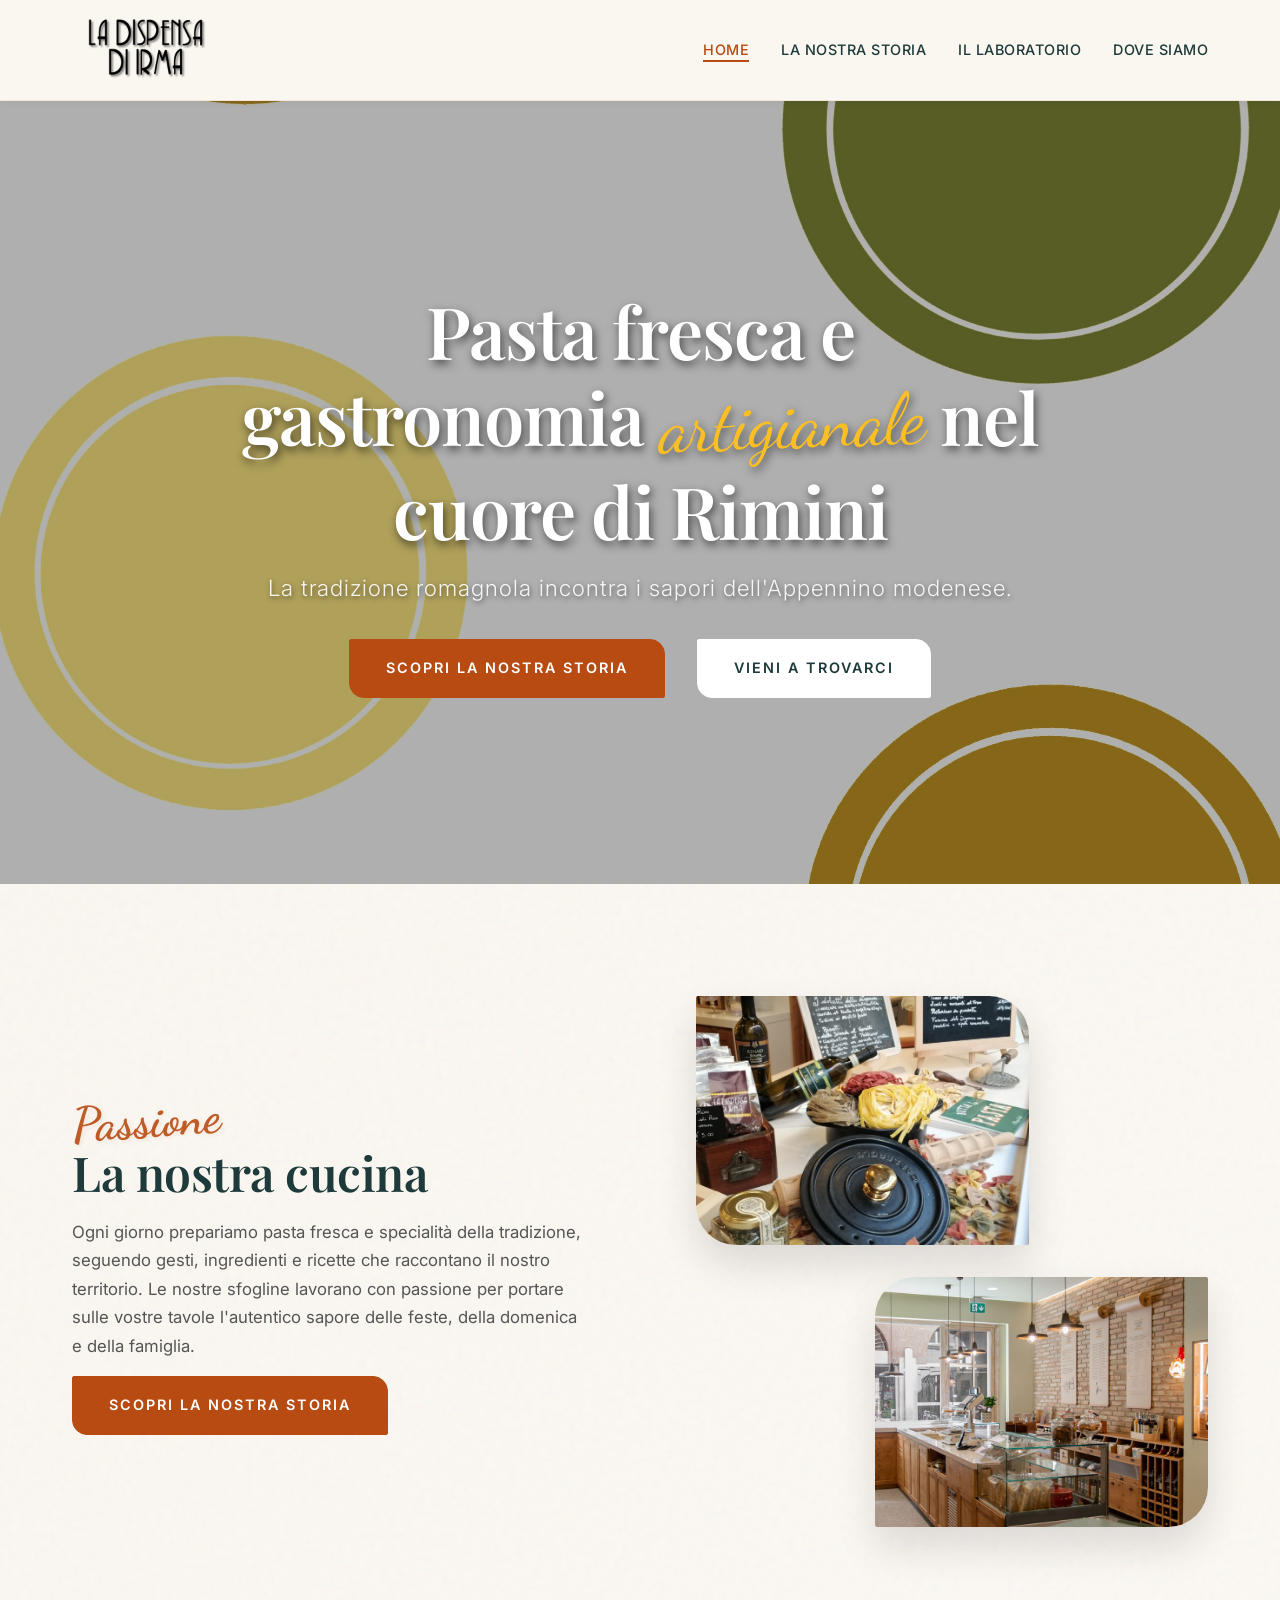
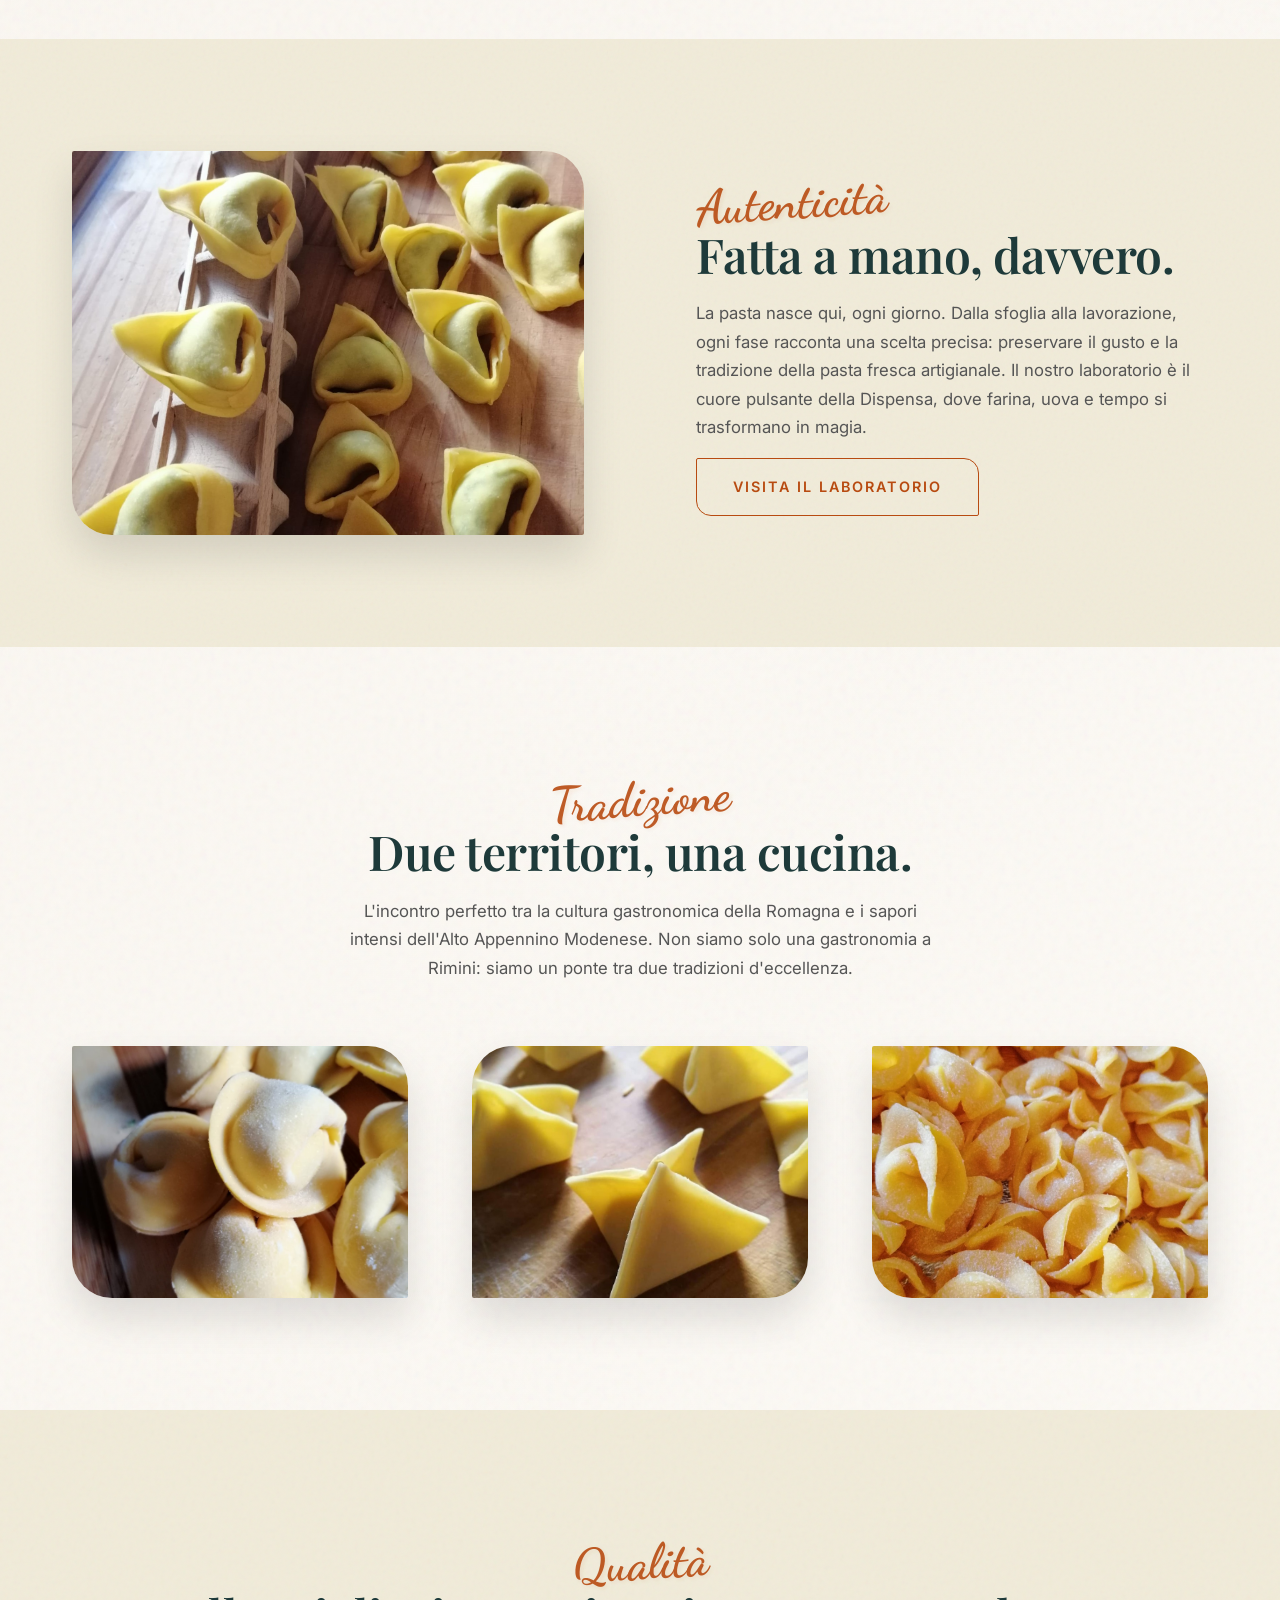
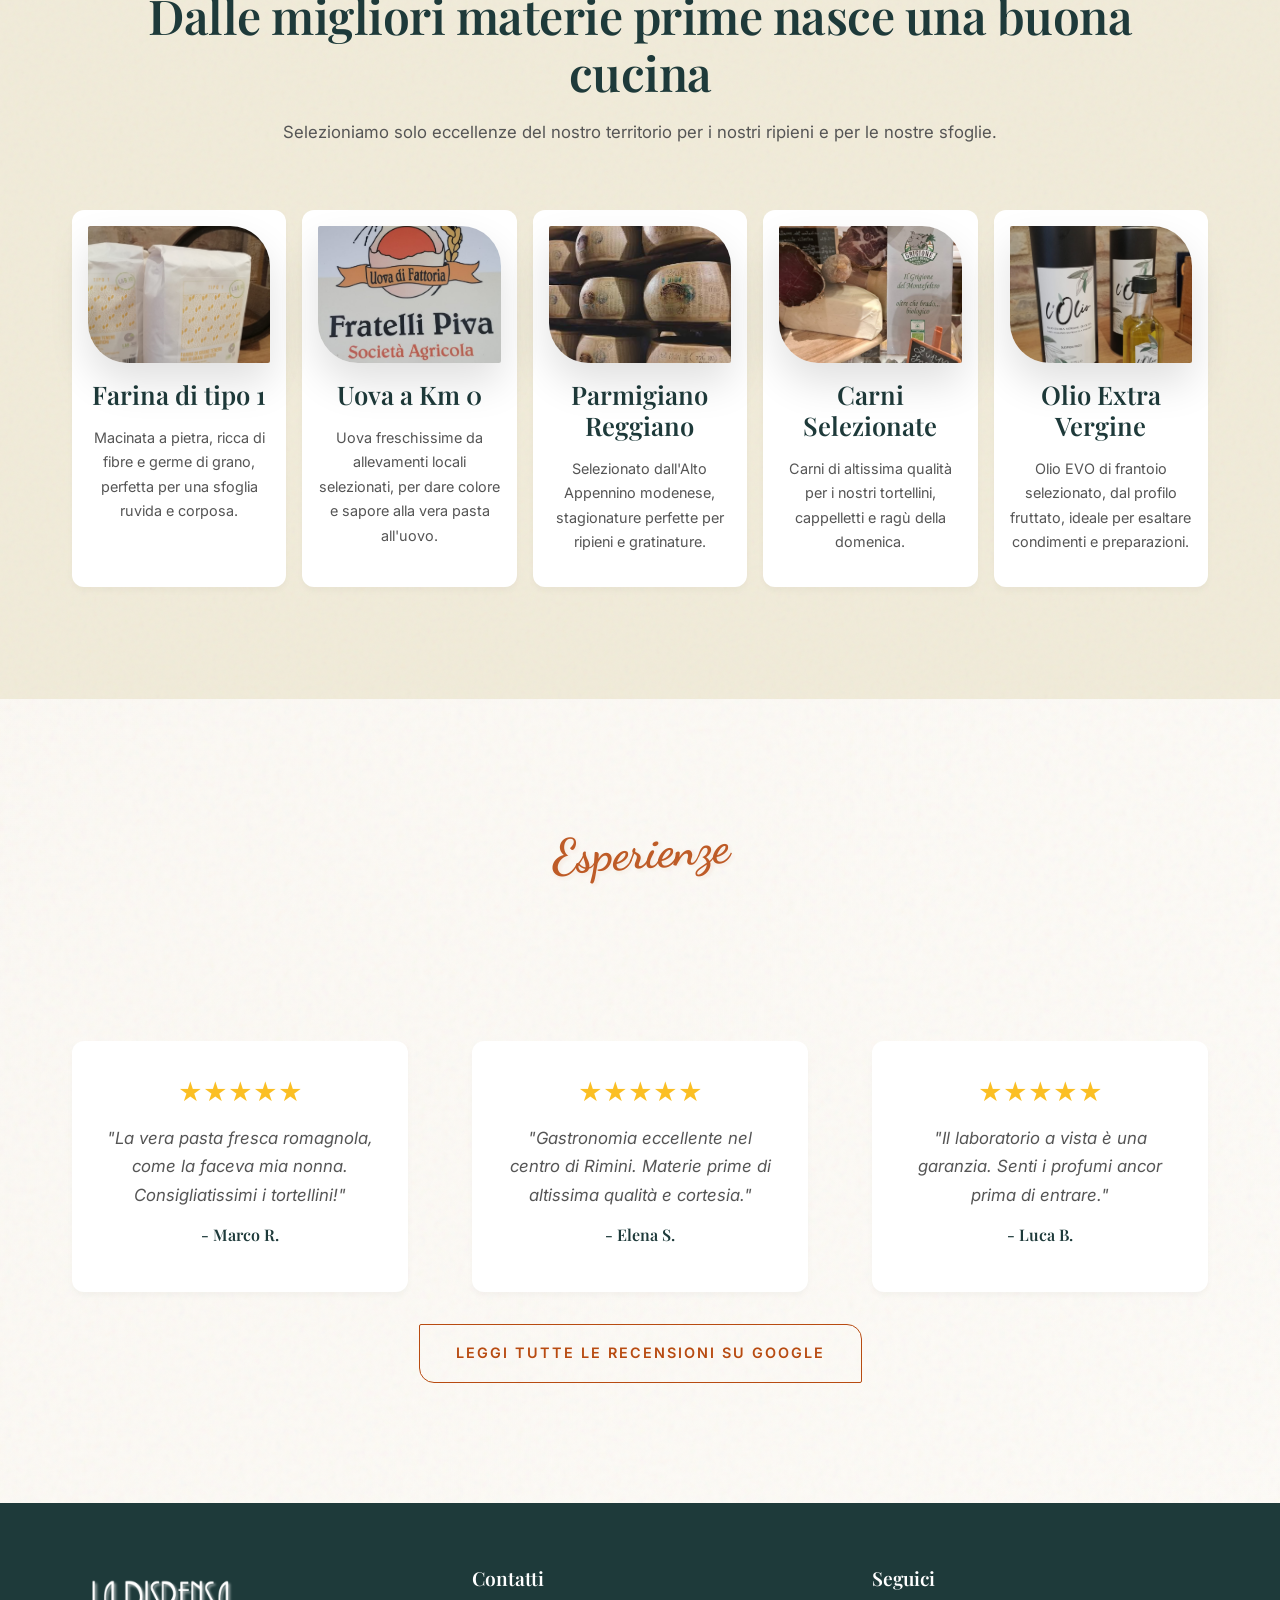
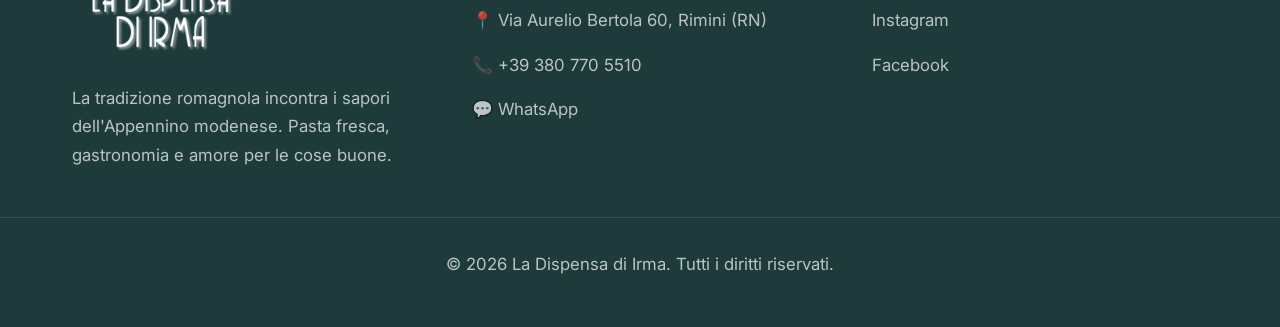
==== commit ba8e4d5c: "add number" ====
--- a/index.html
+++ b/index.html
@@ -1,270 +1,411 @@
-<!DOCTYPE html>
+<!doctype html>
 <html lang="it">
-
-<head>
-    <meta charset="utf-8">
-    <meta name="viewport" content="width=device-width, initial-scale=1, shrink-to-fit=no">
+  <head>
+    <meta charset="utf-8" />
+    <meta
+      name="viewport"
+      content="width=device-width, initial-scale=1, shrink-to-fit=no"
+    />
 
     <!-- SEO Meta Tags -->
     <title>La Dispensa di Irma | Pasta Fresca e Gastronomia a Rimini</title>
-    <meta name="description"
-        content="La Dispensa di Irma: pasta fresca artigianale e gastronomia nel cuore di Rimini. Scopri come la tradizione romagnola incontra i sapori dell'Appennino modenese.">
-    <meta name="keywords"
-        content="pasta fresca Rimini, gastronomia Rimini, pasta fresca artigianale Rimini, cucina romagnola Rimini">
+    <meta
+      name="description"
+      content="La Dispensa di Irma: pasta fresca artigianale e gastronomia nel cuore di Rimini. Scopri come la tradizione romagnola incontra i sapori dell'Appennino modenese."
+    />
+    <meta
+      name="keywords"
+      content="pasta fresca Rimini, gastronomia Rimini, pasta fresca artigianale Rimini, cucina romagnola Rimini"
+    />
 
     <!-- Hreflang for internationalization -->
-    <link rel="alternate" hreflang="it" href="https://www.ladispensadiirma.it/" />
-    <link rel="alternate" hreflang="en" href="https://www.ladispensadiirma.it/en/" />
+    <link
+      rel="alternate"
+      hreflang="it"
+      href="https://www.ladispensadiirma.it/"
+    />
+    <link
+      rel="alternate"
+      hreflang="en"
+      href="https://www.ladispensadiirma.it/en/"
+    />
     <link rel="canonical" href="https://www.ladispensadiirma.it/" />
 
     <!-- Open Graph for Social -->
-    <meta property="og:title" content="La Dispensa di Irma | Pasta Fresca a Rimini">
-    <meta property="og:description"
-        content="Gastronomia artigianale nel centro storico di Rimini. La tradizione romagnola incontra l'Appennino.">
-    <meta property="og:image" content="assets/images/Sfondo3.jpg">
-    <meta property="og:type" content="website">
+    <meta
+      property="og:title"
+      content="La Dispensa di Irma | Pasta Fresca a Rimini"
+    />
+    <meta
+      property="og:description"
+      content="Gastronomia artigianale nel centro storico di Rimini. La tradizione romagnola incontra l'Appennino."
+    />
+    <meta property="og:image" content="assets/images/Sfondo3.jpg" />
+    <meta property="og:type" content="website" />
 
     <!-- CSS -->
-    <link rel="stylesheet" href="assets/css/style.css">
+    <link rel="stylesheet" href="assets/css/style.css" />
 
     <!-- LocalBusiness Schema.org JSON-LD -->
     <script type="application/ld+json">
-    {
-      "@context": "https://schema.org",
-      "@type": "LocalBusiness",
-      "name": "La Dispensa di Irma",
-      "image": "assets/images/logo.png",
-      "description": "Pasta fresca artigianale e gastronomia nel cuore di Rimini.",
-      "@id": "https://www.ladispensadiirma.it",
-      "url": "https://www.ladispensadiirma.it",
-      "telephone": "+390000000000",
-      "address": {
-        "@type": "PostalAddress",
-        "streetAddress": "Via Aurelio Bertola 60",
-        "addressLocality": "Rimini",
-        "postalCode": "47921",
-        "addressCountry": "IT"
+      {
+        "@context": "https://schema.org",
+        "@type": "LocalBusiness",
+        "name": "La Dispensa di Irma",
+        "image": "assets/images/logo.png",
+        "description": "Pasta fresca artigianale e gastronomia nel cuore di Rimini.",
+        "@id": "https://www.ladispensadiirma.it",
+        "url": "https://www.ladispensadiirma.it",
+        "telephone": "+390000000000",
+        "address": {
+          "@type": "PostalAddress",
+          "streetAddress": "Via Aurelio Bertola 60",
+          "addressLocality": "Rimini",
+          "postalCode": "47921",
+          "addressCountry": "IT"
+        }
       }
-    }
     </script>
-</head>
-
-<body>
-
+  </head>
+
+  <body>
     <!-- Header & Navigation -->
     <header>
-        <div class="header-container">
-            <a href="index.html" class="logo">
-                <img src="assets/images/logo.png" alt="La Dispensa di Irma Logo">
-            </a>
-
-            <button class="mobile-menu-btn" aria-label="Menu"
-                onclick="document.getElementById('nav-menu').classList.toggle('active')">
-                ☰
-            </button>
-
-            <nav>
-                <ul class="nav-links" id="nav-menu">
-                    <li><a href="index.html" class="active">Home</a></li>
-                    <li><a href="la-nostra-storia.html">La Nostra Storia</a></li>
-                    <li><a href="il-laboratorio.html">Il Laboratorio</a></li>
-                    <li><a href="dove-siamo.html">Dove Siamo</a></li>
-                </ul>
-            </nav>
-        </div>
+      <div class="header-container">
+        <a href="index.html" class="logo">
+          <img src="assets/images/logo.png" alt="La Dispensa di Irma Logo" />
+        </a>
+
+        <button
+          class="mobile-menu-btn"
+          aria-label="Menu"
+          onclick="
+            document.getElementById('nav-menu').classList.toggle('active')
+          "
+        >
+          ☰
+        </button>
+
+        <nav>
+          <ul class="nav-links" id="nav-menu">
+            <li><a href="index.html" class="active">Home</a></li>
+            <li><a href="la-nostra-storia.html">La Nostra Storia</a></li>
+            <li><a href="il-laboratorio.html">Il Laboratorio</a></li>
+            <li><a href="dove-siamo.html">Dove Siamo</a></li>
+          </ul>
+        </nav>
+      </div>
     </header>
 
     <!-- Hero Section -->
     <section class="hero">
-        <img src="assets/images/Sfondo.jpg" alt="Pasta fresca artigianale" class="hero-bg" loading="lazy">
-        <div class="hero-content reveal">
-            <h1>Pasta fresca e gastronomia <i>artigianale</i> nel cuore di Rimini</h1>
-            <p>La tradizione romagnola incontra i sapori dell'Appennino modenese.</p>
-            <div class="hero-btns">
-                <a href="la-nostra-storia.html" class="btn">Scopri la nostra storia</a>
-                <a href="dove-siamo.html" class="btn btn-white">Vieni a trovarci</a>
-            </div>
-        </div>
+      <img
+        src="assets/images/Sfondo.jpg"
+        alt="Pasta fresca artigianale"
+        class="hero-bg"
+        loading="lazy"
+      />
+      <div class="hero-content reveal">
+        <h1>
+          Pasta fresca e gastronomia <i>artigianale</i> nel cuore di Rimini
+        </h1>
+        <p>
+          La tradizione romagnola incontra i sapori dell'Appennino modenese.
+        </p>
+        <div class="hero-btns">
+          <a href="la-nostra-storia.html" class="btn"
+            >Scopri la nostra storia</a
+          >
+          <a href="dove-siamo.html" class="btn btn-white">Vieni a trovarci</a>
+        </div>
+      </div>
     </section>
 
     <!-- La nostra cucina -->
     <section class="section">
-        <div class="container grid-2">
-            <div>
-                <span class="accent-text">Passione</span>
-                <h2 class="reveal active">La nostra cucina</h2>
-                <p>Ogni giorno prepariamo pasta fresca e specialità della tradizione, seguendo gesti, ingredienti e
-                    ricette che raccontano il nostro territorio. Le nostre sfogline lavorano con passione per portare
-                    sulle vostre tavole l'autentico sapore delle feste, della domenica e della famiglia.</p>
-                <a href="la-nostra-storia.html" class="btn">Scopri la nostra storia</a>
-            </div>
-
-            <!-- Contenitore immagini affiancate/sfalsate senza sovrapposizione -->
-            <div class="cucina-images reveal active">
-                <div class="img-wrapper img-main">
-                    <img src="assets/images/vetrina.jpeg" alt="Preparazione pasta fresca" loading="lazy">
-                </div>
-                <div class="img-wrapper img-secondary">
-                    <img src="assets/images/interno.jpg" alt="Gastronomia artigianale" loading="lazy">
-                </div>
-            </div>
-        </div>
+      <div class="container grid-2">
+        <div>
+          <span class="accent-text">Passione</span>
+          <h2 class="reveal active">La nostra cucina</h2>
+          <p>
+            Ogni giorno prepariamo pasta fresca e specialità della tradizione,
+            seguendo gesti, ingredienti e ricette che raccontano il nostro
+            territorio. Le nostre sfogline lavorano con passione per portare
+            sulle vostre tavole l'autentico sapore delle feste, della domenica e
+            della famiglia.
+          </p>
+          <a href="la-nostra-storia.html" class="btn"
+            >Scopri la nostra storia</a
+          >
+        </div>
+
+        <!-- Contenitore immagini affiancate/sfalsate senza sovrapposizione -->
+        <div class="cucina-images reveal active">
+          <div class="img-wrapper img-main">
+            <img
+              src="assets/images/vetrina.jpeg"
+              alt="Preparazione pasta fresca"
+              loading="lazy"
+            />
+          </div>
+          <div class="img-wrapper img-secondary">
+            <img
+              src="assets/images/interno.jpg"
+              alt="Gastronomia artigianale"
+              loading="lazy"
+            />
+          </div>
+        </div>
+      </div>
     </section>
 
     <!-- Fatta a mano, davvero (Laboratorio) -->
     <section class="section section-alt">
-        <div class="container grid-2">
-            <div class="img-wrapper">
-                <img src="assets/images/cappellacci.jpeg" alt="Laboratorio di pasta fresca" loading="lazy">
-            </div>
-            <div>
-                <span class="accent-text">Autenticità</span>
-                <h2>Fatta a mano, davvero.</h2>
-                <p>La pasta nasce qui, ogni giorno. Dalla sfoglia alla lavorazione, ogni fase racconta una scelta
-                    precisa: preservare il gusto e la tradizione della pasta fresca artigianale. Il nostro laboratorio è
-                    il cuore pulsante della Dispensa, dove farina, uova e tempo si trasformano in magia.</p>
-                <a href="il-laboratorio.html" class="btn btn-outline">Visita il laboratorio</a>
-            </div>
-        </div>
+      <div class="container grid-2">
+        <div class="img-wrapper">
+          <img
+            src="assets/images/cappellacci.jpeg"
+            alt="Laboratorio di pasta fresca"
+            loading="lazy"
+          />
+        </div>
+        <div>
+          <span class="accent-text">Autenticità</span>
+          <h2>Fatta a mano, davvero.</h2>
+          <p>
+            La pasta nasce qui, ogni giorno. Dalla sfoglia alla lavorazione,
+            ogni fase racconta una scelta precisa: preservare il gusto e la
+            tradizione della pasta fresca artigianale. Il nostro laboratorio è
+            il cuore pulsante della Dispensa, dove farina, uova e tempo si
+            trasformano in magia.
+          </p>
+          <a href="il-laboratorio.html" class="btn btn-outline"
+            >Visita il laboratorio</a
+          >
+        </div>
+      </div>
     </section>
 
     <!-- Due territori, una cucina -->
     <section class="section">
-        <div class="container text-center mb-3">
-            <span class="accent-text">Tradizione</span>
-            <h2>Due territori, una cucina.</h2>
-            <p style="max-width: 600px; margin-left: auto; margin-right: auto;">L'incontro perfetto tra la cultura
-                gastronomica della Romagna e
-                i sapori intensi dell'Alto Appennino Modenese. Non siamo solo una gastronomia a Rimini: siamo un ponte
-                tra due tradizioni d'eccellenza.</p>
-        </div>
-        <div class="container grid-3">
-            <div class="img-wrapper">
-                <img src="assets/images/cappelletto.jpeg" alt="Tradizione Romagnola" loading="lazy">
-            </div>
-            <div class="img-wrapper">
-                <img src="assets/images/quadratino.jpeg" alt="Ingredienti Selezionati" loading="lazy">
-            </div>
-            <div class="img-wrapper">
-                <img src="assets/images/lorda.jpeg" alt="Cucina Emiliano-Romagnola" loading="lazy">
-            </div>
-        </div>
+      <div class="container text-center mb-3">
+        <span class="accent-text">Tradizione</span>
+        <h2>Due territori, una cucina.</h2>
+        <p style="max-width: 600px; margin-left: auto; margin-right: auto">
+          L'incontro perfetto tra la cultura gastronomica della Romagna e i
+          sapori intensi dell'Alto Appennino Modenese. Non siamo solo una
+          gastronomia a Rimini: siamo un ponte tra due tradizioni d'eccellenza.
+        </p>
+      </div>
+      <div class="container grid-3">
+        <div class="img-wrapper">
+          <img
+            src="assets/images/cappelletto.jpeg"
+            alt="Tradizione Romagnola"
+            loading="lazy"
+          />
+        </div>
+        <div class="img-wrapper">
+          <img
+            src="assets/images/quadratino.jpeg"
+            alt="Ingredienti Selezionati"
+            loading="lazy"
+          />
+        </div>
+        <div class="img-wrapper">
+          <img
+            src="assets/images/lorda.jpeg"
+            alt="Cucina Emiliano-Romagnola"
+            loading="lazy"
+          />
+        </div>
+      </div>
     </section>
     <!-- Materie Prime -->
     <section class="section section-alt">
-        <div class="container text-center mb-3">
-            <span class="accent-text">Qualità</span>
-            <h2>Dalle migliori materie prime nasce una buona cucina</h2>
-            <p>Selezioniamo solo eccellenze del nostro territorio per i nostri ripieni e per le nostre sfoglie.</p>
-        </div>
-        <div class="container grid-5-inline">
-            <!-- Ingrediente 1 -->
-            <div class="feature-card">
-                <div class="img-wrapper mb-1">
-                    <img src="assets/images/farinatipo1.jpeg" alt="Farina macinata a pietra" loading="lazy">
-                </div>
-                <h4>Farina di tipo 1</h4>
-                <p style="font-size: 0.9rem;">Macinata a pietra, ricca di fibre e germe di grano, perfetta per una
-                    sfoglia ruvida e corposa.</p>
-            </div>
-            <!-- Ingrediente 2 -->
-            <div class="feature-card">
-                <div class="img-wrapper mb-1">
-                    <img src="assets/images/uova.jpeg" alt="Uova locali" loading="lazy">
-                </div>
-                <h4>Uova a Km 0</h4>
-                <p style="font-size: 0.9rem;">Uova freschissime da allevamenti locali selezionati, per dare colore e
-                    sapore alla vera pasta all'uovo.</p>
-            </div>
-            <!-- Ingrediente 3 -->
-            <div class="feature-card">
-                <div class="img-wrapper mb-1">
-                    <img src="assets/images/parmigiano.jpg" alt="Parmigiano Reggiano" loading="lazy">
-                </div>
-                <h4>Parmigiano Reggiano</h4>
-                <p style="font-size: 0.9rem;">Selezionato dall'Alto Appennino modenese, stagionature perfette per
-                    ripieni e gratinature.</p>
-            </div>
-            <!-- Ingrediente 4 -->
-            <div class="feature-card">
-                <div class="img-wrapper mb-1">
-                    <img src="assets/images/carne.jpg" alt="Carni Selezionate" loading="lazy">
-                </div>
-                <h4>Carni Selezionate</h4>
-                <p style="font-size: 0.9rem;">Carni di altissima qualità per i nostri tortellini, cappelletti e ragù
-                    della domenica.</p>
-            </div>
-            <!-- Ingrediente 5 -->
-            <div class="feature-card">
-                <div class="img-wrapper mb-1">
-                    <img src="assets/images/olio.jpeg" alt="Olio extra vergine di oliva" loading="lazy">
-                </div>
-                <h4>Olio Extra Vergine</h4>
-                <p style="font-size: 0.9rem;">Olio EVO di frantoio selezionato, dal profilo fruttato, ideale per
-                    esaltare condimenti e preparazioni.</p>
-            </div>
-        </div>
+      <div class="container text-center mb-3">
+        <span class="accent-text">Qualità</span>
+        <h2>Dalle migliori materie prime nasce una buona cucina</h2>
+        <p>
+          Selezioniamo solo eccellenze del nostro territorio per i nostri
+          ripieni e per le nostre sfoglie.
+        </p>
+      </div>
+      <div class="container grid-5-inline">
+        <!-- Ingrediente 1 -->
+        <div class="feature-card">
+          <div class="img-wrapper mb-1">
+            <img
+              src="assets/images/farinatipo1.jpeg"
+              alt="Farina macinata a pietra"
+              loading="lazy"
+            />
+          </div>
+          <h4>Farina di tipo 1</h4>
+          <p style="font-size: 0.9rem">
+            Macinata a pietra, ricca di fibre e germe di grano, perfetta per una
+            sfoglia ruvida e corposa.
+          </p>
+        </div>
+        <!-- Ingrediente 2 -->
+        <div class="feature-card">
+          <div class="img-wrapper mb-1">
+            <img
+              src="assets/images/uova.jpeg"
+              alt="Uova locali"
+              loading="lazy"
+            />
+          </div>
+          <h4>Uova a Km 0</h4>
+          <p style="font-size: 0.9rem">
+            Uova freschissime da allevamenti locali selezionati, per dare colore
+            e sapore alla vera pasta all'uovo.
+          </p>
+        </div>
+        <!-- Ingrediente 3 -->
+        <div class="feature-card">
+          <div class="img-wrapper mb-1">
+            <img
+              src="assets/images/parmigiano.jpg"
+              alt="Parmigiano Reggiano"
+              loading="lazy"
+            />
+          </div>
+          <h4>Parmigiano Reggiano</h4>
+          <p style="font-size: 0.9rem">
+            Selezionato dall'Alto Appennino modenese, stagionature perfette per
+            ripieni e gratinature.
+          </p>
+        </div>
+        <!-- Ingrediente 4 -->
+        <div class="feature-card">
+          <div class="img-wrapper mb-1">
+            <img
+              src="assets/images/carne.jpg"
+              alt="Carni Selezionate"
+              loading="lazy"
+            />
+          </div>
+          <h4>Carni Selezionate</h4>
+          <p style="font-size: 0.9rem">
+            Carni di altissima qualità per i nostri tortellini, cappelletti e
+            ragù della domenica.
+          </p>
+        </div>
+        <!-- Ingrediente 5 -->
+        <div class="feature-card">
+          <div class="img-wrapper mb-1">
+            <img
+              src="assets/images/olio.jpeg"
+              alt="Olio extra vergine di oliva"
+              loading="lazy"
+            />
+          </div>
+          <h4>Olio Extra Vergine</h4>
+          <p style="font-size: 0.9rem">
+            Olio EVO di frantoio selezionato, dal profilo fruttato, ideale per
+            esaltare condimenti e preparazioni.
+          </p>
+        </div>
+      </div>
     </section>
 
     <!-- Dicono di Noi (Recensioni) -->
     <section class="section">
-        <div class="container text-center mb-3">
-            <span class="accent-text">Esperienze</span>
-            <h2>Dicono di noi</h2>
-            <p>L'affetto e le parole dei nostri clienti.</p>
-        </div>
-        <div class="container grid-3">
-            <div class="feature-card">
-                <div style="color: #fbbf24; font-size: 1.5rem; margin-bottom: 10px;">★★★★★</div>
-                <p><em>"La vera pasta fresca romagnola, come la faceva mia nonna. Consigliatissimi i tortellini!"</em>
-                </p>
-                <h4 style="font-size: 1rem; margin-top: 15px;">- Marco R.</h4>
-            </div>
-            <div class="feature-card">
-                <div style="color: #fbbf24; font-size: 1.5rem; margin-bottom: 10px;">★★★★★</div>
-                <p><em>"Gastronomia eccellente nel centro di Rimini. Materie prime di altissima qualità e
-                        cortesia."</em></p>
-                <h4 style="font-size: 1rem; margin-top: 15px;">- Elena S.</h4>
-            </div>
-            <div class="feature-card">
-                <div style="color: #fbbf24; font-size: 1.5rem; margin-bottom: 10px;">★★★★★</div>
-                <p><em>"Il laboratorio a vista è una garanzia. Senti i profumi ancor prima di entrare."</em></p>
-                <h4 style="font-size: 1rem; margin-top: 15px;">- Luca B.</h4>
-            </div>
-        </div>
-        <div class="container text-center" style="margin-top: 2rem;">
-            <a href="https://www.google.com/search?sca_esv=cff6aeb69284a7c9&sxsrf=APpeQnu9qpn8IBXXmK2U5pBA6GK_yH-crA:1789206237172&q=la+dispensa+di+irma&si=APenkKm7iecQ4G6P-TsbSMFKIQtv3EFIqRAFw-i8uEbk55Z-_yLl3pSHXvYbTsp5UrJup0kxU-BdzYoH5bk99cB5xiL12-m5Eaf2cWCmQsiOPrelT5ABnxU%3D&uds=AJ5uw18zeF8z_P7IQbfeR8tV0KKTG1p4vleT5BAVg_jNriB5TE3vMkWl7nOOyn_77IzsFQQ5HINJTKIWXRZk0ZfjPoYk68yvAvZHO3sSz4J6MrzsKP6loCI&sa=X&ved=2ahUKEwie5MjR4OiWAxUX8LsIHTvYLnoQ3PALegQIHBAE&biw=1707&bih=811&dpr=1.13"
-                target="_blank" class="btn btn-outline">Leggi tutte le recensioni su Google</a>
-        </div>
-    </section>
-
+      <div class="container text-center mb-3">
+        <span class="accent-text">Esperienze</span>
+        <h2>Dicono di noi</h2>
+        <p>L'affetto e le parole dei nostri clienti.</p>
+      </div>
+      <div class="container grid-3">
+        <div class="feature-card">
+          <div style="color: #fbbf24; font-size: 1.5rem; margin-bottom: 10px">
+            ★★★★★
+          </div>
+          <p>
+            <em
+              >"La vera pasta fresca romagnola, come la faceva mia nonna.
+              Consigliatissimi i tortellini!"</em
+            >
+          </p>
+          <h4 style="font-size: 1rem; margin-top: 15px">- Marco R.</h4>
+        </div>
+        <div class="feature-card">
+          <div style="color: #fbbf24; font-size: 1.5rem; margin-bottom: 10px">
+            ★★★★★
+          </div>
+          <p>
+            <em
+              >"Gastronomia eccellente nel centro di Rimini. Materie prime di
+              altissima qualità e cortesia."</em
+            >
+          </p>
+          <h4 style="font-size: 1rem; margin-top: 15px">- Elena S.</h4>
+        </div>
+        <div class="feature-card">
+          <div style="color: #fbbf24; font-size: 1.5rem; margin-bottom: 10px">
+            ★★★★★
+          </div>
+          <p>
+            <em
+              >"Il laboratorio a vista è una garanzia. Senti i profumi ancor
+              prima di entrare."</em
+            >
+          </p>
+          <h4 style="font-size: 1rem; margin-top: 15px">- Luca B.</h4>
+        </div>
+      </div>
+      <div class="container text-center" style="margin-top: 2rem">
+        <a
+          href="https://www.google.com/search?sca_esv=cff6aeb69284a7c9&sxsrf=APpeQnu9qpn8IBXXmK2U5pBA6GK_yH-crA:1789206237172&q=la+dispensa+di+irma&si=APenkKm7iecQ4G6P-TsbSMFKIQtv3EFIqRAFw-i8uEbk55Z-_yLl3pSHXvYbTsp5UrJup0kxU-BdzYoH5bk99cB5xiL12-m5Eaf2cWCmQsiOPrelT5ABnxU%3D&uds=AJ5uw18zeF8z_P7IQbfeR8tV0KKTG1p4vleT5BAVg_jNriB5TE3vMkWl7nOOyn_77IzsFQQ5HINJTKIWXRZk0ZfjPoYk68yvAvZHO3sSz4J6MrzsKP6loCI&sa=X&ved=2ahUKEwie5MjR4OiWAxUX8LsIHTvYLnoQ3PALegQIHBAE&biw=1707&bih=811&dpr=1.13"
+          target="_blank"
+          class="btn btn-outline"
+          >Leggi tutte le recensioni su Google</a
+        >
+      </div>
+    </section>
+
+    <!-- Footer -->
     <!-- Footer -->
     <footer>
-        <div class="container grid-3">
-            <div>
-                <img src="assets/images/logo.png" alt="Logo" style="filter: brightness(0) invert(1); width: 180px;"
-                    class="mb-1">
-                <p>La tradizione romagnola incontra i sapori dell'Appennino modenese. Pasta fresca, gastronomia e amore
-                    per le cose buone.</p>
-            </div>
-            <div>
-                <h4>Contatti</h4>
-                <p>📍 Via Aurelio Bertola 60, Rimini (RN)</p>
-                <p>📞 <a href="tel:+390000000000">+39 000 000 0000</a></p>
-                <p>💬 <a href="https://wa.me/390000000000">WhatsApp</a></p>
-            </div>
-            <div>
-                <h4>Seguici</h4>
-                <p><a href="https://www.instagram.com/ladispensadiirma" target="_blank">Instagram</a></p>
-                <p><a href="https://www.facebook.com/ladispensadiirma" target="_blank">Facebook</a></p>
-            </div>
-        </div>
-        <div class="footer-bottom">
-            <p>&copy; 2026 La Dispensa di Irma. Tutti i diritti riservati.</p>
-        </div>
+      <div class="container grid-3">
+        <div>
+          <img
+            src="assets/images/logo.png"
+            alt="Logo"
+            style="filter: brightness(0) invert(1); width: 180px"
+            class="mb-1"
+          />
+          <p>
+            La tradizione romagnola incontra i sapori dell'Appennino modenese.
+            Pasta fresca, gastronomia e amore per le cose buone.
+          </p>
+        </div>
+        <div>
+          <h4>Contatti</h4>
+          <p>📍 Via Aurelio Bertola 60, Rimini (RN)</p>
+          <p>📞 <a href="tel:+393807705510">+39 380 770 5510</a></p>
+          <p>💬 <a href="https://wa.me/3807705510">WhatsApp</a></p>
+        </div>
+        <div>
+          <h4>Seguici</h4>
+          <p>
+            <a href="https://www.instagram.com/ladispensadiirma" target="_blank"
+              >Instagram</a
+            >
+          </p>
+          <p>
+            <a href="https://www.facebook.com/ladispensadiirma" target="_blank"
+              >Facebook</a
+            >
+          </p>
+        </div>
+      </div>
+      <div class="footer-bottom">
+        <p>&copy; 2026 La Dispensa di Irma. Tutti i diritti riservati.</p>
+      </div>
     </footer>
 
     <script src="assets/js/main.js"></script>
-</body>
-
-</html>+  </body>
+</html>
--- a/assets/css/style.css
+++ b/assets/css/style.css
@@ -1,4 +1,4 @@
-@import url('https://fonts.googleapis.com/css2?family=Inter:wght@300;400;500;600&family=Playfair+Display:ital,wght@0,400;0,600;0,700;1,400;1,600&family=Dancing+Script:wght@500;700&display=swap');
+@import url("https://fonts.googleapis.com/css2?family=Inter:wght@300;400;500;600&family=Playfair+Display:ital,wght@0,400;0,600;0,700;1,400;1,600&family=Dancing+Script:wght@500;700&display=swap");
 
 :root {
   /* Colors */
@@ -17,9 +17,9 @@
   --color-border: #dcd0c0;
 
   /* Typography */
-  --font-heading: 'Playfair Display', serif;
-  --font-body: 'Inter', sans-serif;
-  --font-accent: 'Dancing Script', cursive;
+  --font-heading: "Playfair Display", serif;
+  --font-body: "Inter", sans-serif;
+  --font-accent: "Dancing Script", cursive;
   /* Artistic script font */
 
   /* Spacing */
@@ -208,7 +208,7 @@
 }
 
 .btn::after {
-  content: '';
+  content: "";
   position: absolute;
   top: 0;
   left: -100%;
@@ -306,7 +306,7 @@
 }
 
 .nav-links a::after {
-  content: '';
+  content: "";
   position: absolute;
   bottom: 0;
   left: 0;
@@ -354,8 +354,8 @@
 /* Hero Section */
 .hero {
   position: relative;
-  min-height: 85vh;
-  min-height: 85dvh;
+  min-height: 87vh;
+  min-height: 87dvh;
   display: flex;
   align-items: center;
   justify-content: center;
@@ -468,7 +468,9 @@
   /* Fixed aspect ratio to prevent stretching */
   aspect-ratio: 4 / 3;
   transform: rotate(-1deg);
-  transition: transform 0.6s cubic-bezier(0.25, 1, 0.5, 1), box-shadow 0.6s ease;
+  transition:
+    transform 0.6s cubic-bezier(0.25, 1, 0.5, 1),
+    box-shadow 0.6s ease;
 }
 
 .img-wrapper:nth-child(even) {
@@ -500,7 +502,9 @@
   border-radius: 12px;
   box-shadow: var(--shadow-sm);
   height: 100%;
-  transition: transform 0.4s ease, box-shadow 0.4s ease;
+  transition:
+    transform 0.4s ease,
+    box-shadow 0.4s ease;
 }
 
 .feature-card:hover {
@@ -532,33 +536,32 @@
 }
 
 /* Staggered reveals for grid items */
-.grid-2>.reveal:nth-child(2) {
+.grid-2 > .reveal:nth-child(2) {
   transition-delay: 0.1s;
 }
 
-.grid-3>.reveal:nth-child(2) {
+.grid-3 > .reveal:nth-child(2) {
   transition-delay: 0.1s;
 }
 
-.grid-3>.reveal:nth-child(3) {
+.grid-3 > .reveal:nth-child(3) {
   transition-delay: 0.2s;
 }
 
-.grid-4>.reveal:nth-child(2) {
+.grid-4 > .reveal:nth-child(2) {
   transition-delay: 0.1s;
 }
 
-.grid-4>.reveal:nth-child(3) {
+.grid-4 > .reveal:nth-child(3) {
   transition-delay: 0.2s;
 }
 
-.grid-4>.reveal:nth-child(4) {
+.grid-4 > .reveal:nth-child(4) {
   transition-delay: 0.3s;
 }
 
 /* Chi preferisce meno animazioni non deve vederle */
 @media (prefers-reduced-motion: reduce) {
-
   *,
   *::before,
   *::after {
@@ -725,7 +728,7 @@
 }
 
 /* Assicura che il contenitore della mappa abbia un padding o un leggero distacco visivo se necessario */
-.section .grid-2>.img-wrapper {
+.section .grid-2 > .img-wrapper {
   margin-left: auto;
   width: 100%;
 }
@@ -794,13 +797,13 @@
   /* Logo del footer centrato e più piccolo su mobile.
      !important necessario per vincere lo style inline "width: 180px"
      presente direttamente nell'HTML delle pagine. */
-  footer .grid-3>div:first-child>img:first-child,
+  footer .grid-3 > div:first-child > img:first-child,
   footer .footer-logo {
     width: 110px !important;
     margin: 0 auto var(--spacing-sm) !important;
   }
 
-  footer .grid-3>div:first-child {
+  footer .grid-3 > div:first-child {
     text-align: center;
   }
 
@@ -866,7 +869,6 @@
 
 /* Small phones */
 @media (max-width: 480px) {
-
   .grid-4 {
     grid-template-columns: 1fr;
   }
@@ -892,4 +894,4 @@
   footer .grid-3 {
     gap: var(--spacing-md);
   }
-}+}
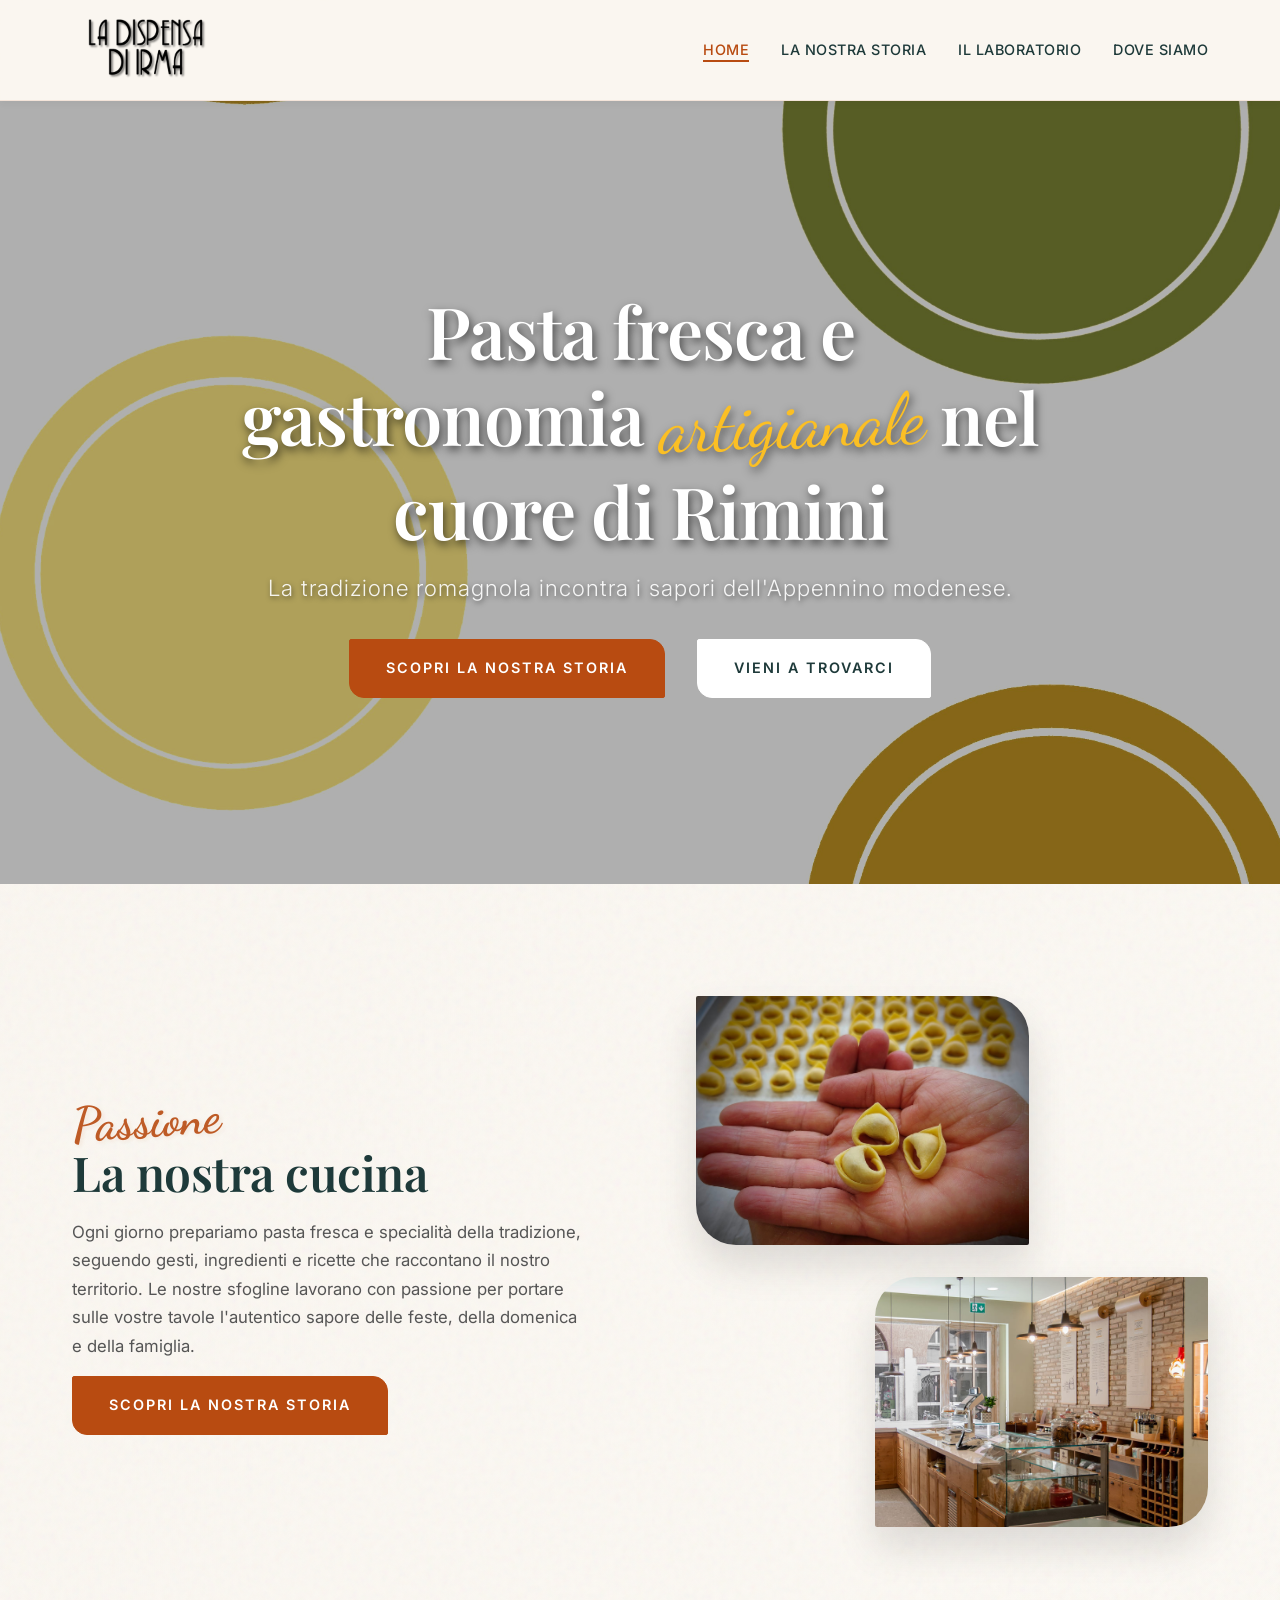
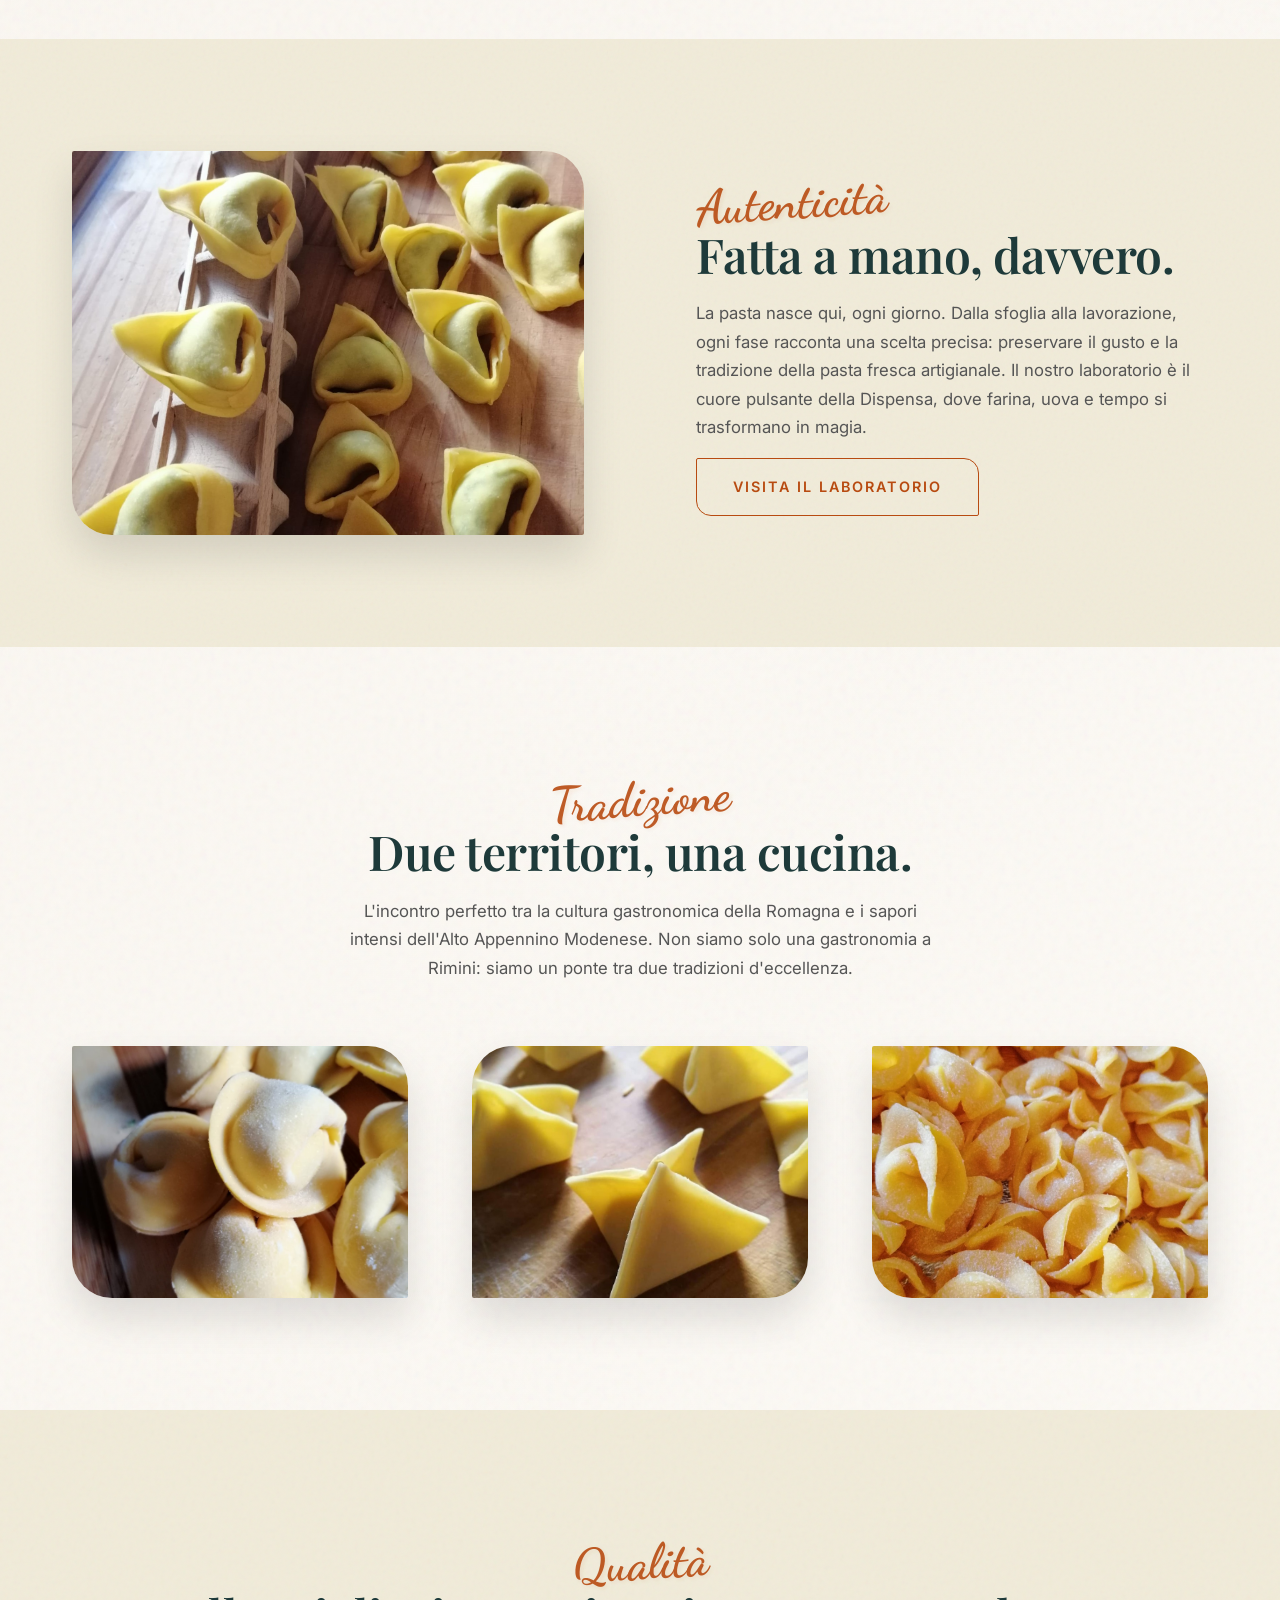
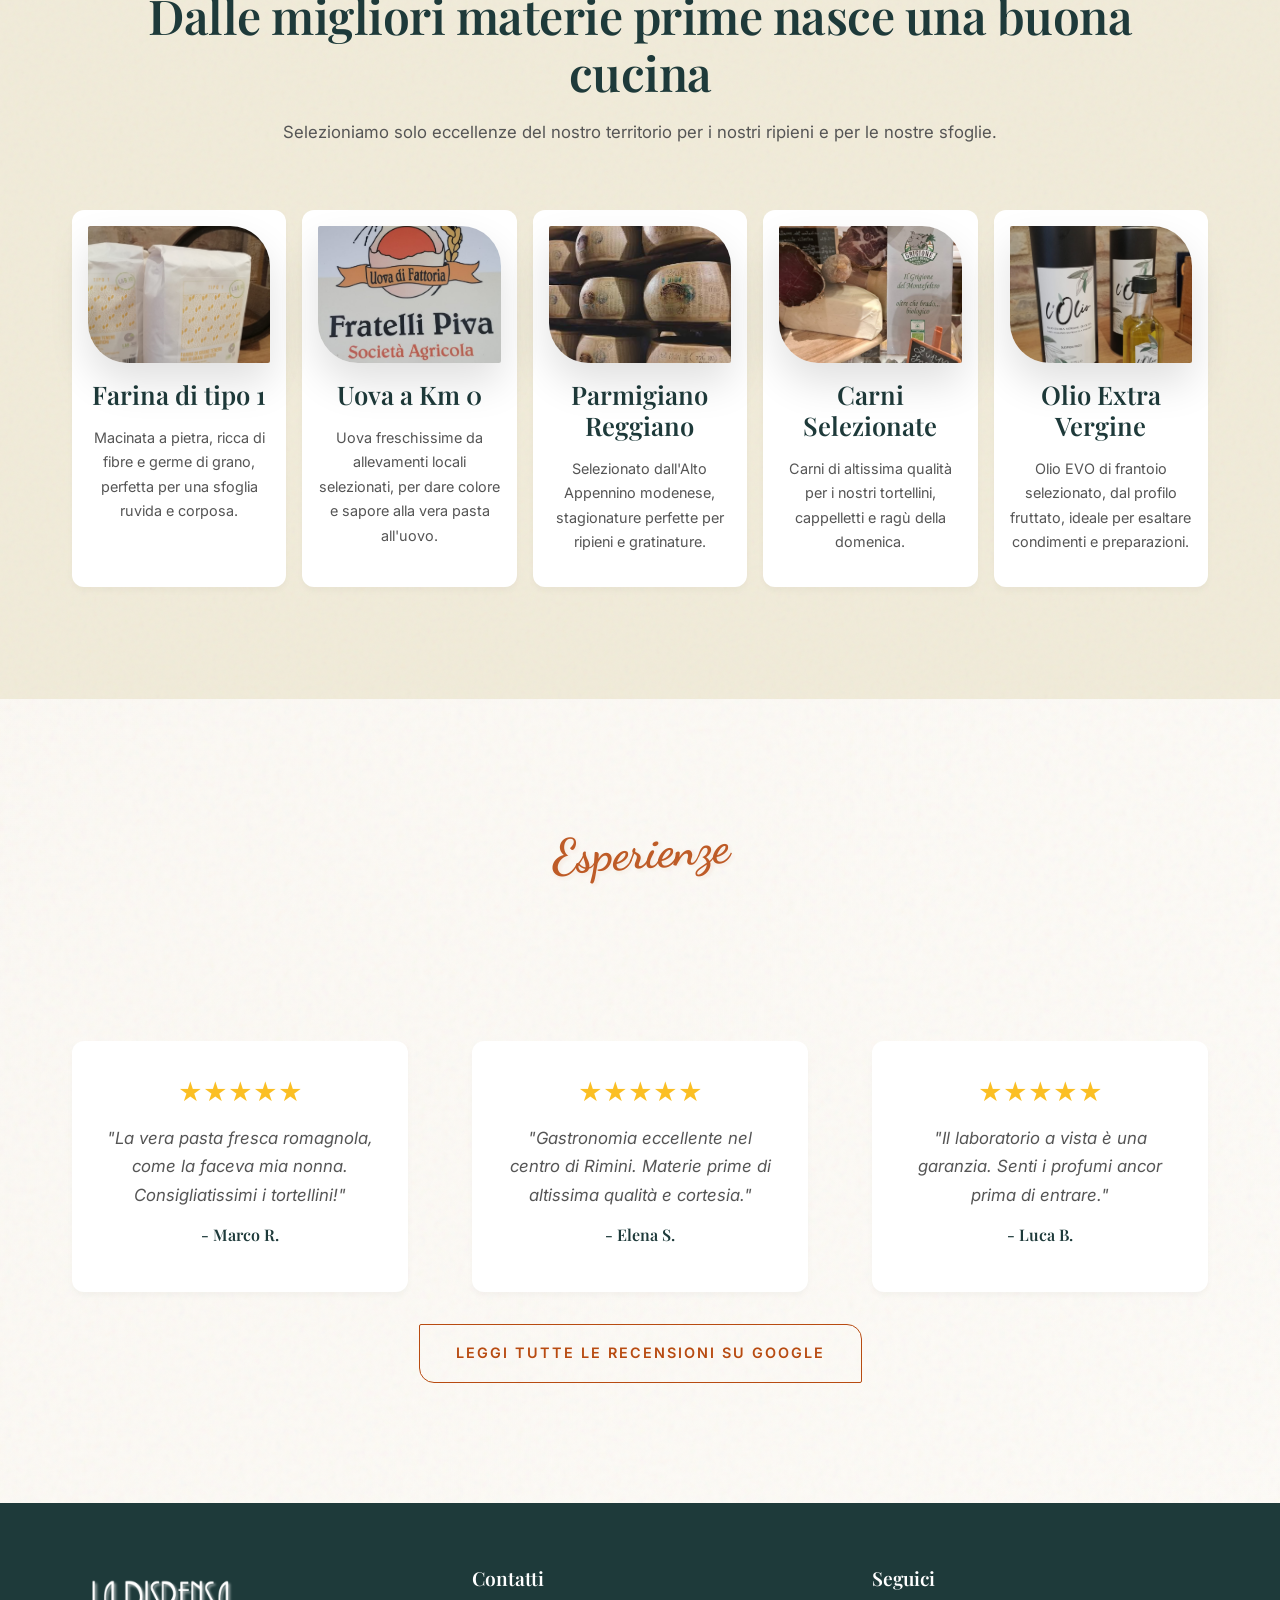
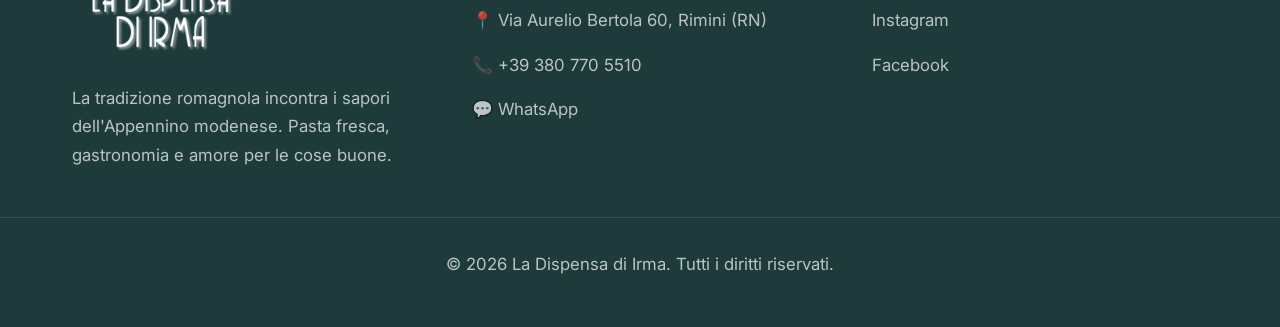
==== commit 8a3a71e9: "add image" ====
--- a/index.html
+++ b/index.html
@@ -143,7 +143,7 @@
         <div class="cucina-images reveal active">
           <div class="img-wrapper img-main">
             <img
-              src="assets/images/vetrina.jpeg"
+              src="assets/images/tortellini.jpeg"
               alt="Preparazione pasta fresca"
               loading="lazy"
             />
